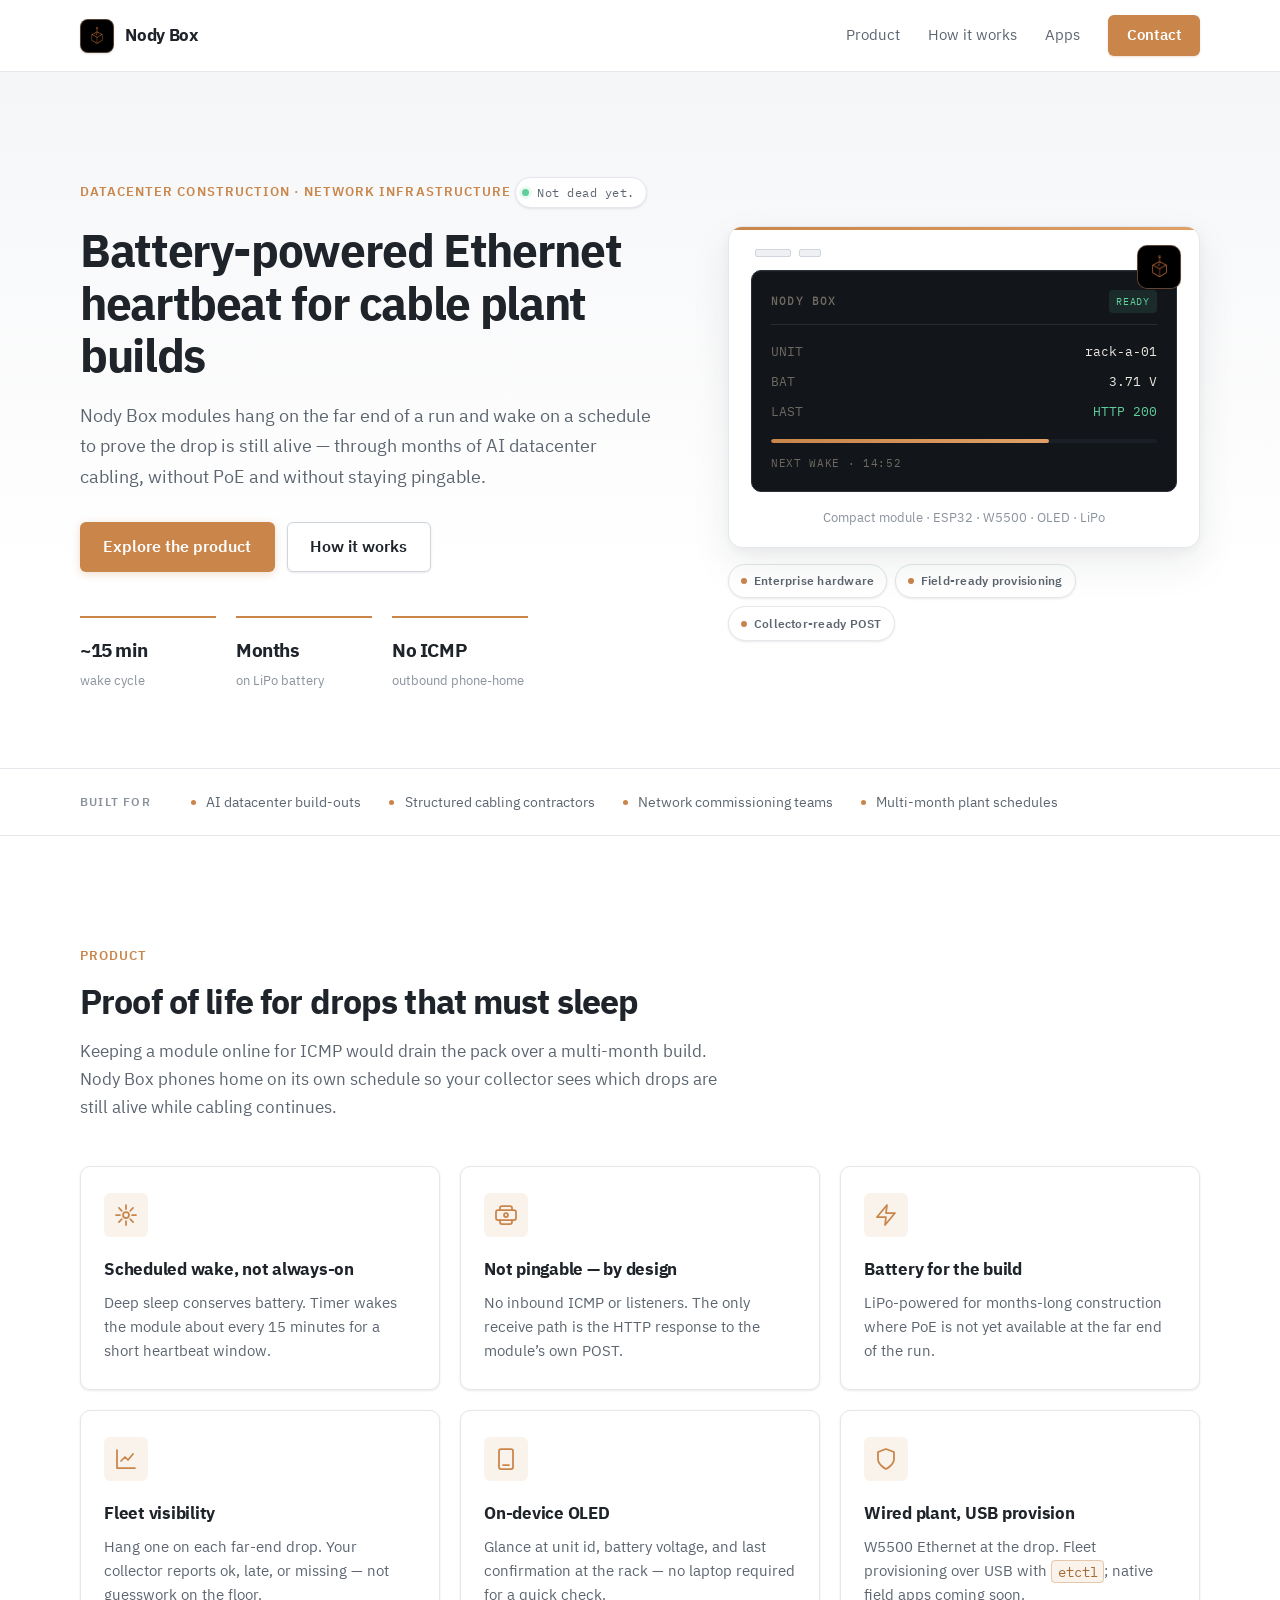
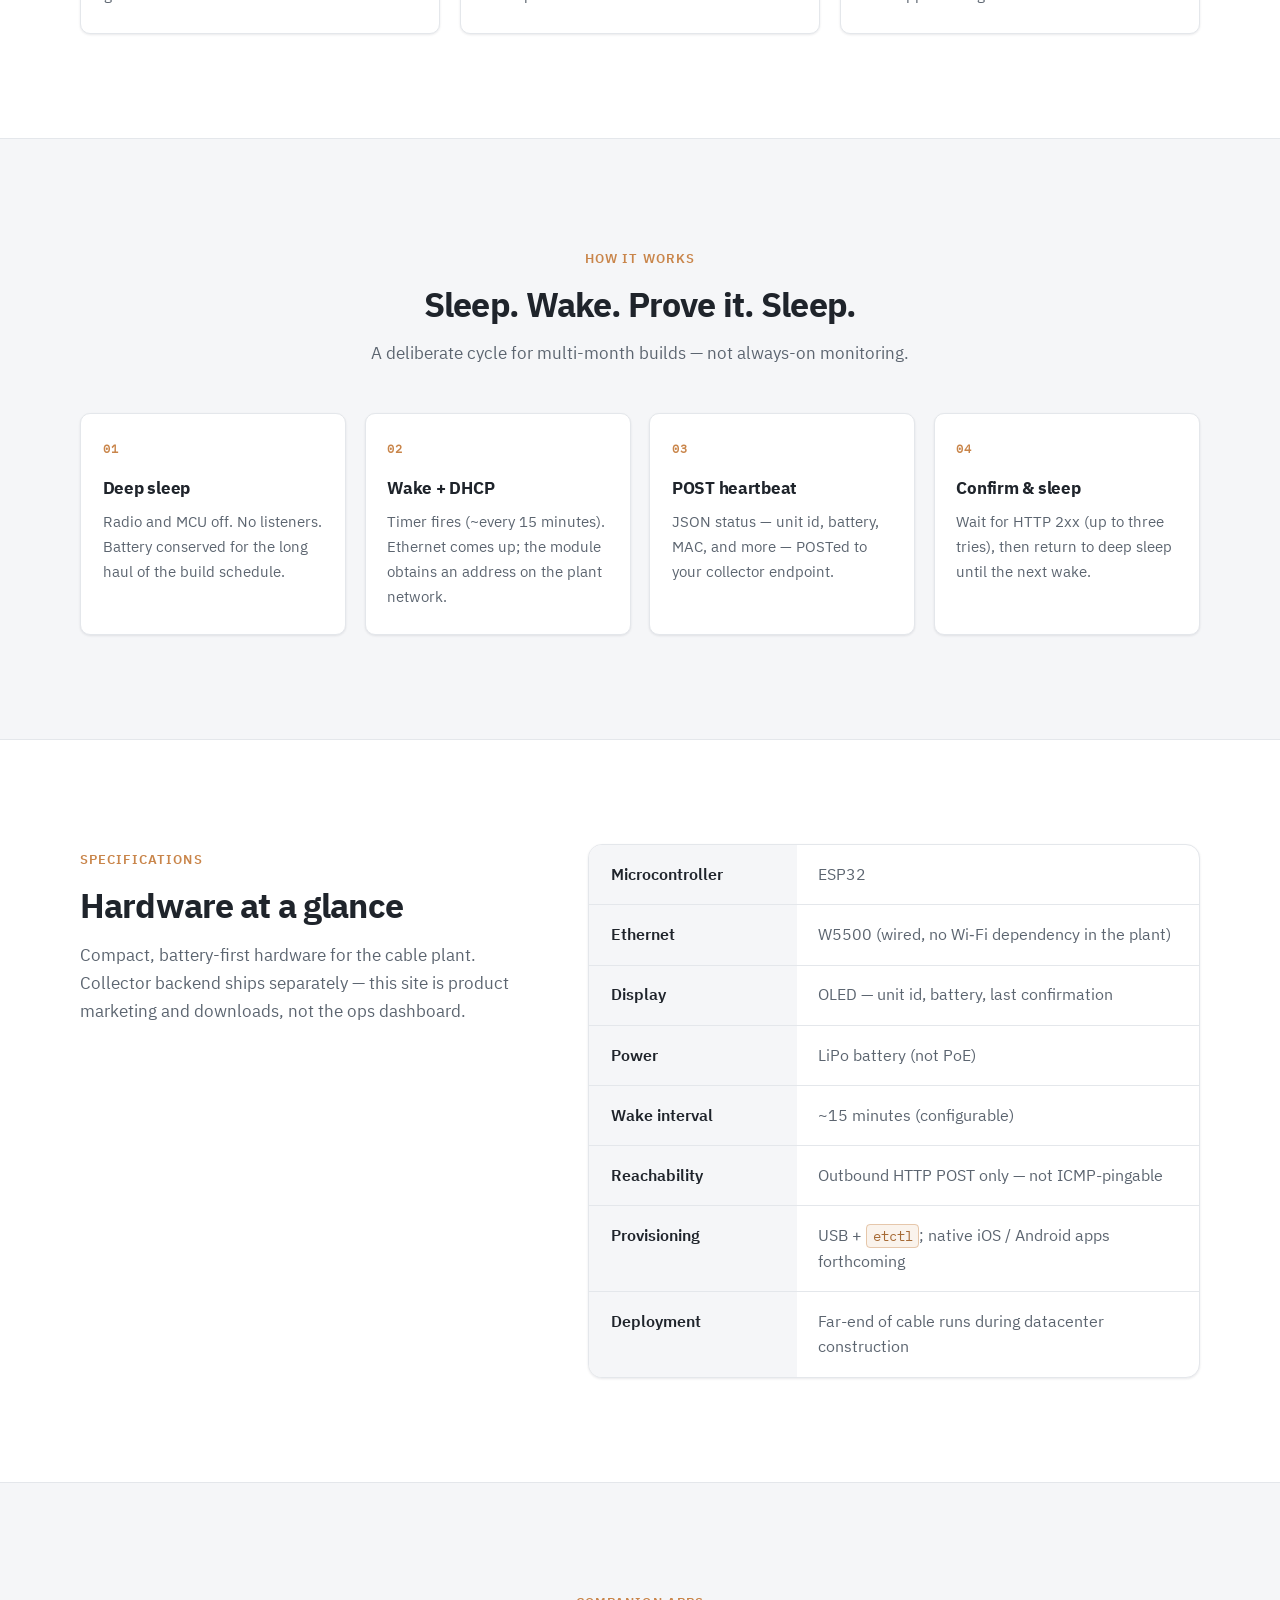
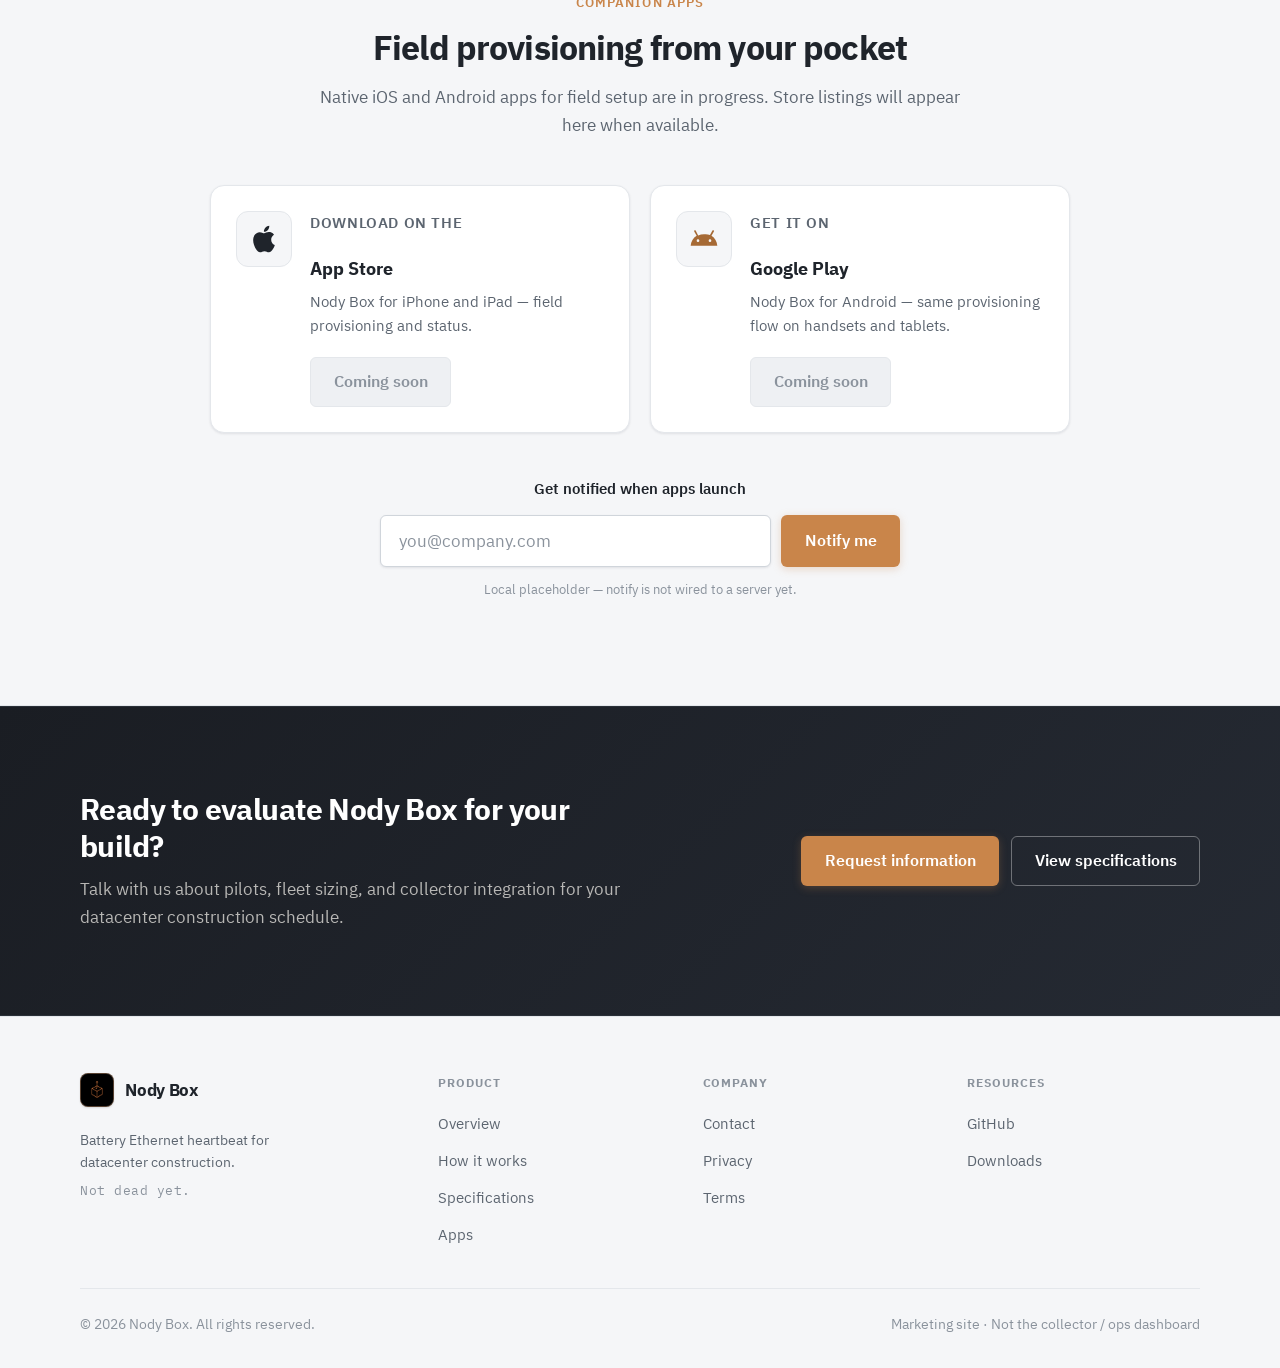
==== index.html @ e7d481ca "Restyle site to light commercial enterprise with copper accents Address feedback that the industrial" ====
<!DOCTYPE html>
<html lang="en">
<head>
  <meta charset="utf-8" />
  <meta name="viewport" content="width=device-width, initial-scale=1" />
  <meta name="description" content="Nody Box — battery-powered Ethernet heartbeat modules for AI datacenter construction. Proof of life for cable drops that cannot stay pingable." />
  <meta name="theme-color" content="#ffffff" />
  <title>Nody Box — Battery Ethernet Heartbeat for Datacenter Construction</title>
  <link rel="icon" href="assets/favicon.svg" type="image/svg+xml" />
  <link rel="stylesheet" href="styles.css" />
</head>
<body>
  <a class="skip-link" href="#main">Skip to content</a>

  <header class="site-header" id="top">
    <div class="wrap header-inner">
      <a class="brand" href="#top" aria-label="Nody Box home">
        <span class="brand-mark" aria-hidden="true">
          <img src="assets/nody-box-mark.png" width="32" height="32" alt="" />
        </span>
        <span class="brand-name">Nody Box</span>
      </a>

      <button type="button" class="nav-toggle" id="nav-toggle" aria-expanded="false" aria-controls="primary-nav" aria-label="Open menu">
        <span class="nav-toggle-bar" aria-hidden="true"></span>
        <span class="nav-toggle-bar" aria-hidden="true"></span>
        <span class="nav-toggle-bar" aria-hidden="true"></span>
      </button>

      <nav class="nav" id="primary-nav" aria-label="Primary">
        <a href="#product">Product</a>
        <a href="#how">How it works</a>
        <a href="#apps">Apps</a>
        <a href="#contact" class="nav-cta">Contact</a>
      </nav>
    </div>
  </header>

  <main id="main">
    <!-- Hero -->
    <section class="hero" aria-labelledby="hero-heading">
      <div class="wrap hero-grid">
        <div class="hero-copy">
          <p class="eyebrow">Datacenter construction · Network infrastructure</p>
          <p class="tagline"><span class="tagline-dot" aria-hidden="true"></span>Not dead yet.</p>
          <h1 id="hero-heading">Battery-powered Ethernet heartbeat for cable plant builds</h1>
          <p class="lede">
            Nody Box modules hang on the far end of a run and wake on a schedule to prove
            the drop is still alive — through months of AI datacenter cabling, without PoE
            and without staying pingable.
          </p>
          <div class="hero-actions">
            <a class="btn btn-primary" href="#product">Explore the product</a>
            <a class="btn btn-secondary" href="#how">How it works</a>
          </div>
          <ul class="hero-stats" aria-label="Key specifications">
            <li>
              <strong>~15 min</strong>
              <span>wake cycle</span>
            </li>
            <li>
              <strong>Months</strong>
              <span>on LiPo battery</span>
            </li>
            <li>
              <strong>No ICMP</strong>
              <span>outbound phone-home</span>
            </li>
          </ul>
        </div>

        <div class="hero-visual">
          <div class="hero-product-card">
            <div class="hero-mark-badge" aria-hidden="true">
              <img src="assets/nody-box-mark.png" width="44" height="44" alt="" />
            </div>
            <figure class="device-mock" aria-label="Nody Box device mockup">
              <div class="device-shell">
                <div class="device-ports" aria-hidden="true">
                  <span class="port rj45"></span>
                  <span class="port usb"></span>
                </div>
                <div class="device-screen">
                  <div class="oled">
                    <div class="oled-header">
                      <span class="oled-brand">NODY BOX</span>
                      <span class="oled-status">READY</span>
                    </div>
                    <div class="oled-row"><span class="oled-label">UNIT</span><span>rack-a-01</span></div>
                    <div class="oled-row"><span class="oled-label">BAT</span><span>3.71 V</span></div>
                    <div class="oled-row"><span class="oled-label">LAST</span><span class="ok">HTTP 200</span></div>
                    <div class="oled-meter" aria-hidden="true"><span style="width:72%"></span></div>
                    <p class="oled-foot">NEXT WAKE · 14:52</p>
                  </div>
                </div>
                <figcaption class="device-caption">
                  Compact module · ESP32 · W5500 · OLED · LiPo
                </figcaption>
              </div>
            </figure>
          </div>
          <div class="hero-meta-row" aria-label="Product highlights">
            <span class="meta-chip">Enterprise hardware</span>
            <span class="meta-chip">Field-ready provisioning</span>
            <span class="meta-chip">Collector-ready POST</span>
          </div>
        </div>
      </div>
    </section>

    <!-- Trust band -->
    <section class="trust-band" aria-label="Use cases">
      <div class="wrap trust-inner">
        <p class="trust-label">Built for</p>
        <ul class="trust-list">
          <li>AI datacenter build-outs</li>
          <li>Structured cabling contractors</li>
          <li>Network commissioning teams</li>
          <li>Multi-month plant schedules</li>
        </ul>
      </div>
    </section>

    <!-- Product / Features -->
    <section id="product" class="section">
      <div class="wrap">
        <header class="section-head">
          <p class="eyebrow">Product</p>
          <h2>Proof of life for drops that must sleep</h2>
          <p class="section-lede">
            Keeping a module online for ICMP would drain the pack over a multi-month build.
            Nody Box phones home on its own schedule so your collector sees which drops are
            still alive while cabling continues.
          </p>
        </header>

        <div class="feature-grid">
          <article class="feature-card">
            <div class="feature-icon" aria-hidden="true">
              <svg width="24" height="24" viewBox="0 0 24 24" fill="none" stroke="currentColor" stroke-width="1.75" stroke-linecap="round" stroke-linejoin="round">
                <path d="M12 2v4M12 18v4M4.93 4.93l2.83 2.83M16.24 16.24l2.83 2.83M2 12h4M18 12h4M4.93 19.07l2.83-2.83M16.24 7.76l2.83-2.83"/>
                <circle cx="12" cy="12" r="3"/>
              </svg>
            </div>
            <h3>Scheduled wake, not always-on</h3>
            <p>Deep sleep conserves battery. Timer wakes the module about every 15 minutes for a short heartbeat window.</p>
          </article>

          <article class="feature-card">
            <div class="feature-icon" aria-hidden="true">
              <svg width="24" height="24" viewBox="0 0 24 24" fill="none" stroke="currentColor" stroke-width="1.75" stroke-linecap="round" stroke-linejoin="round">
                <rect x="2" y="7" width="20" height="10" rx="2"/>
                <path d="M6 7V5a2 2 0 0 1 2-2h8a2 2 0 0 1 2 2v2M6 17v2a2 2 0 0 0 2 2h8a2 2 0 0 0 2-2v-2"/>
                <circle cx="12" cy="12" r="2"/>
              </svg>
            </div>
            <h3>Not pingable — by design</h3>
            <p>No inbound ICMP or listeners. The only receive path is the HTTP response to the module’s own POST.</p>
          </article>

          <article class="feature-card">
            <div class="feature-icon" aria-hidden="true">
              <svg width="24" height="24" viewBox="0 0 24 24" fill="none" stroke="currentColor" stroke-width="1.75" stroke-linecap="round" stroke-linejoin="round">
                <path d="M13 2L3 14h9l-1 8 10-12h-9l1-8z"/>
              </svg>
            </div>
            <h3>Battery for the build</h3>
            <p>LiPo-powered for months-long construction where PoE is not yet available at the far end of the run.</p>
          </article>

          <article class="feature-card">
            <div class="feature-icon" aria-hidden="true">
              <svg width="24" height="24" viewBox="0 0 24 24" fill="none" stroke="currentColor" stroke-width="1.75" stroke-linecap="round" stroke-linejoin="round">
                <path d="M3 3v18h18"/><path d="M7 14l4-4 3 3 5-6"/>
              </svg>
            </div>
            <h3>Fleet visibility</h3>
            <p>Hang one on each far-end drop. Your collector reports ok, late, or missing — not guesswork on the floor.</p>
          </article>

          <article class="feature-card">
            <div class="feature-icon" aria-hidden="true">
              <svg width="24" height="24" viewBox="0 0 24 24" fill="none" stroke="currentColor" stroke-width="1.75" stroke-linecap="round" stroke-linejoin="round">
                <rect x="5" y="2" width="14" height="20" rx="2"/>
                <path d="M9 18h6"/>
              </svg>
            </div>
            <h3>On-device OLED</h3>
            <p>Glance at unit id, battery voltage, and last confirmation at the rack — no laptop required for a quick check.</p>
          </article>

          <article class="feature-card">
            <div class="feature-icon" aria-hidden="true">
              <svg width="24" height="24" viewBox="0 0 24 24" fill="none" stroke="currentColor" stroke-width="1.75" stroke-linecap="round" stroke-linejoin="round">
                <path d="M12 22s8-4 8-10V5l-8-3-8 3v7c0 6 8 10 8 10z"/>
              </svg>
            </div>
            <h3>Wired plant, USB provision</h3>
            <p>W5500 Ethernet at the drop. Fleet provisioning over USB with <code>etctl</code>; native field apps coming soon.</p>
          </article>
        </div>
      </div>
    </section>

    <!-- How it works -->
    <section id="how" class="section section-muted">
      <div class="wrap">
        <header class="section-head center">
          <p class="eyebrow">How it works</p>
          <h2>Sleep. Wake. Prove it. Sleep.</h2>
          <p class="section-lede">
            A deliberate cycle for multi-month builds — not always-on monitoring.
          </p>
        </header>

        <ol class="steps">
          <li class="step">
            <span class="step-num" aria-hidden="true">01</span>
            <h3>Deep sleep</h3>
            <p>Radio and MCU off. No listeners. Battery conserved for the long haul of the build schedule.</p>
          </li>
          <li class="step">
            <span class="step-num" aria-hidden="true">02</span>
            <h3>Wake + DHCP</h3>
            <p>Timer fires (~every 15 minutes). Ethernet comes up; the module obtains an address on the plant network.</p>
          </li>
          <li class="step">
            <span class="step-num" aria-hidden="true">03</span>
            <h3>POST heartbeat</h3>
            <p>JSON status — unit id, battery, MAC, and more — POSTed to your collector endpoint.</p>
          </li>
          <li class="step">
            <span class="step-num" aria-hidden="true">04</span>
            <h3>Confirm &amp; sleep</h3>
            <p>Wait for HTTP 2xx (up to three tries), then return to deep sleep until the next wake.</p>
          </li>
        </ol>
      </div>
    </section>

    <!-- Specs -->
    <section id="specs" class="section">
      <div class="wrap specs-layout">
        <header class="section-head">
          <p class="eyebrow">Specifications</p>
          <h2>Hardware at a glance</h2>
          <p class="section-lede">
            Compact, battery-first hardware for the cable plant. Collector backend ships separately —
            this site is product marketing and downloads, not the ops dashboard.
          </p>
        </header>

        <div class="specs-panel">
          <table class="specs-table">
            <caption class="visually-hidden">Nody Box hardware specifications</caption>
            <tbody>
              <tr>
                <th scope="row">Microcontroller</th>
                <td>ESP32</td>
              </tr>
              <tr>
                <th scope="row">Ethernet</th>
                <td>W5500 (wired, no Wi‑Fi dependency in the plant)</td>
              </tr>
              <tr>
                <th scope="row">Display</th>
                <td>OLED — unit id, battery, last confirmation</td>
              </tr>
              <tr>
                <th scope="row">Power</th>
                <td>LiPo battery (not PoE)</td>
              </tr>
              <tr>
                <th scope="row">Wake interval</th>
                <td>~15 minutes (configurable)</td>
              </tr>
              <tr>
                <th scope="row">Reachability</th>
                <td>Outbound HTTP POST only — not ICMP-pingable</td>
              </tr>
              <tr>
                <th scope="row">Provisioning</th>
                <td>USB + <code>etctl</code>; native iOS / Android apps forthcoming</td>
              </tr>
              <tr>
                <th scope="row">Deployment</th>
                <td>Far-end of cable runs during datacenter construction</td>
              </tr>
            </tbody>
          </table>
        </div>
      </div>
    </section>

    <!-- Apps -->
    <section id="apps" class="section section-muted">
      <div class="wrap">
        <header class="section-head center">
          <p class="eyebrow">Companion apps</p>
          <h2>Field provisioning from your pocket</h2>
          <p class="section-lede">
            Native iOS and Android apps for field setup are in progress.
            Store listings will appear here when available.
          </p>
        </header>

        <div class="store-row">
          <article class="store-card">
            <div class="store-badge" aria-hidden="true">
              <svg width="32" height="32" viewBox="0 0 24 24" fill="currentColor"><path d="M18.71 19.5c-.83 1.24-1.71 2.45-3.05 2.47-1.34.03-1.77-.79-3.29-.79-1.53 0-2 .77-3.27.82-1.31.05-2.3-1.32-3.14-2.53C4.25 17 2.94 12.45 4.7 9.39c.87-1.52 2.43-2.48 4.12-2.51 1.28-.02 2.5.87 3.29.87.78 0 2.26-1.07 3.81-.91.65.03 2.47.26 3.64 1.98-.09.06-2.17 1.28-2.15 3.81.03 3.02 2.65 4.03 2.68 4.04-.03.07-.42 1.44-1.38 2.83M13 3.5c.73-.83 1.94-1.46 2.94-1.5.13 1.17-.34 2.35-1.04 3.19-.69.85-1.83 1.51-2.95 1.42-.15-1.15.41-2.35 1.05-3.11z"/></svg>
            </div>
            <div class="store-body">
              <p class="store-platform">Download on the</p>
              <h3>App Store</h3>
              <p>Nody Box for iPhone and iPad — field provisioning and status.</p>
              <button type="button" class="btn btn-disabled" disabled aria-disabled="true">Coming soon</button>
            </div>
          </article>

          <article class="store-card">
            <div class="store-badge android" aria-hidden="true">
              <svg width="32" height="32" viewBox="0 0 24 24" fill="currentColor"><path d="M17.6 9.48l1.84-3.18c.16-.31.04-.69-.26-.85-.29-.15-.65-.06-.83.22l-1.88 3.24A11.46 11.46 0 0 0 12 8.5c-1.55 0-3.01.3-4.37.91L5.75 5.67c-.18-.28-.54-.37-.83-.22-.3.16-.42.54-.26.85L6.5 9.48C3.92 11.05 2.2 13.8 2 17h20c-.2-3.2-1.92-5.95-4.4-7.52zM7.5 14.25a1 1 0 1 1 0-2 1 1 0 0 1 0 2zm9 0a1 1 0 1 1 0-2 1 1 0 0 1 0 2z"/></svg>
            </div>
            <div class="store-body">
              <p class="store-platform">Get it on</p>
              <h3>Google Play</h3>
              <p>Nody Box for Android — same provisioning flow on handsets and tablets.</p>
              <button type="button" class="btn btn-disabled" disabled aria-disabled="true">Coming soon</button>
            </div>
          </article>
        </div>

        <form class="notify" id="notify-form" novalidate>
          <p class="notify-title">Get notified when apps launch</p>
          <div class="notify-row">
            <label for="notify-email" class="visually-hidden">Work email</label>
            <input id="notify-email" name="email" type="email" autocomplete="email" placeholder="you@company.com" />
            <button type="submit" class="btn btn-primary">Notify me</button>
          </div>
          <p class="notify-hint" id="notify-msg" role="status" aria-live="polite">
            Local placeholder — notify is not wired to a server yet.
          </p>
        </form>
      </div>
    </section>

    <!-- CTA / Contact -->
    <section id="contact" class="cta-band">
      <div class="wrap cta-inner">
        <div class="cta-copy">
          <h2>Ready to evaluate Nody Box for your build?</h2>
          <p>
            Talk with us about pilots, fleet sizing, and collector integration for your
            datacenter construction schedule.
          </p>
        </div>
        <div class="cta-actions">
          <a class="btn btn-cta" href="mailto:hello@nodybox.example">Request information</a>
          <a class="btn btn-ghost" href="#specs">View specifications</a>
        </div>
      </div>
    </section>
  </main>

  <footer class="site-footer">
    <div class="wrap footer-grid">
      <div class="footer-brand">
        <a class="brand" href="#top">
        <span class="brand-mark" aria-hidden="true">
          <img src="assets/nody-box-mark.png" width="32" height="32" alt="" />
        </span>
          <span class="brand-name">Nody Box</span>
        </a>
        <p class="footer-tagline">Battery Ethernet heartbeat for datacenter construction.<span class="tagline-inline">Not dead yet.</span></p>
      </div>

      <nav class="footer-col" aria-label="Product">
        <h3>Product</h3>
        <ul>
          <li><a href="#product">Overview</a></li>
          <li><a href="#how">How it works</a></li>
          <li><a href="#specs">Specifications</a></li>
          <li><a href="#apps">Apps</a></li>
        </ul>
      </nav>

      <nav class="footer-col" aria-label="Company">
        <h3>Company</h3>
        <ul>
          <li><a href="#contact">Contact</a></li>
          <li><a href="privacy.html">Privacy</a></li>
          <li><a href="terms.html">Terms</a></li>
        </ul>
      </nav>

      <nav class="footer-col" aria-label="Resources">
        <h3>Resources</h3>
        <ul>
          <li><a href="https://github.com/roguespark-04/nody-box-web">GitHub</a></li>
          <li><a href="#apps">Downloads</a></li>
        </ul>
      </nav>
    </div>
    <div class="wrap footer-bottom">
      <p>© 2026 Nody Box. All rights reserved.</p>
      <p class="footer-meta">Marketing site · Not the collector / ops dashboard</p>
    </div>
  </footer>

  <script src="app.js" defer></script>
</body>
</html>
---- styles.css ----
/* Self-hosted IBM Plex — keep for brand alignment with apps */
@font-face {
  font-family: "IBM Plex Sans";
  font-style: normal;
  font-weight: 400;
  font-display: swap;
  src: url("assets/fonts/plex-sans-400.woff2") format("woff2");
}
@font-face {
  font-family: "IBM Plex Sans";
  font-style: normal;
  font-weight: 600;
  font-display: swap;
  src: url("assets/fonts/plex-sans-600.woff2") format("woff2");
}
@font-face {
  font-family: "IBM Plex Sans";
  font-style: normal;
  font-weight: 700;
  font-display: swap;
  src: url("assets/fonts/plex-sans-700.woff2") format("woff2");
}
@font-face {
  font-family: "IBM Plex Mono";
  font-style: normal;
  font-weight: 400;
  font-display: swap;
  src: url("assets/fonts/plex-mono-400.woff2") format("woff2");
}

/* Nody Box — light commercial enterprise
   Copper accents retained from Atom brand tokens */

:root {
  --bg: #ffffff;
  --bg-soft: #f5f6f8;
  --bg-muted: #eef0f3;
  --bg-elevated: #ffffff;
  --bg-card: #ffffff;
  --bg-dark-tile: #1a1d23;

  --text: #1f242b;
  --text-muted: #5c6570;
  --text-dim: #8a929c;
  --text-on-dark: #f4f1ec;

  --copper: #c9854a;
  --copper-bright: #e0a066;
  --copper-deep: #a66a35;
  --copper-soft: rgba(201, 133, 74, 0.1);
  --copper-softer: rgba(201, 133, 74, 0.06);

  --signal: #5ecf9a;
  --signal-soft: rgba(94, 207, 154, 0.12);

  --border: #e4e7eb;
  --border-strong: #d0d5db;
  --copper-border: rgba(201, 133, 74, 0.4);

  --font: "IBM Plex Sans", "Segoe UI", system-ui, -apple-system, sans-serif;
  --font-mono: "IBM Plex Mono", "SF Mono", ui-monospace, Menlo, Consolas, monospace;
  --radius: 10px;
  --radius-sm: 6px;
  --radius-lg: 14px;
  --shadow-sm: 0 1px 2px rgba(31, 36, 43, 0.04), 0 1px 3px rgba(31, 36, 43, 0.06);
  --shadow: 0 4px 16px rgba(31, 36, 43, 0.06), 0 1px 3px rgba(31, 36, 43, 0.04);
  --shadow-lg: 0 16px 40px rgba(31, 36, 43, 0.08), 0 4px 12px rgba(31, 36, 43, 0.04);
  --header-h: 72px;
  --max: 1120px;
  --ease: cubic-bezier(0.22, 1, 0.36, 1);
}

*,
*::before,
*::after {
  box-sizing: border-box;
}

html {
  scroll-behavior: smooth;
  scroll-padding-top: calc(var(--header-h) + 16px);
}

body {
  margin: 0;
  font-family: var(--font);
  font-size: 1.0625rem;
  line-height: 1.65;
  color: var(--text);
  background: var(--bg);
  -webkit-font-smoothing: antialiased;
  text-rendering: optimizeLegibility;
}

img,
svg {
  display: block;
  max-width: 100%;
}

a {
  color: var(--copper-deep);
  text-decoration-thickness: 1px;
  text-underline-offset: 0.18em;
}

a:hover {
  color: var(--copper);
}

a:focus-visible,
button:focus-visible,
input:focus-visible {
  outline: 2px solid var(--copper);
  outline-offset: 2px;
}

code {
  font-family: var(--font-mono);
  font-size: 0.9em;
  color: var(--copper-deep);
  background: var(--copper-soft);
  padding: 0.12em 0.4em;
  border-radius: 4px;
  border: 1px solid var(--copper-border);
}

.wrap {
  width: min(100% - 3rem, var(--max));
  margin-inline: auto;
}

.skip-link {
  position: absolute;
  left: 1rem;
  top: -100px;
  z-index: 1000;
  background: var(--copper);
  color: #fff;
  padding: 0.65rem 1.1rem;
  border-radius: var(--radius-sm);
  font-weight: 600;
  text-decoration: none;
}

.skip-link:focus {
  top: 1rem;
}

.visually-hidden {
  position: absolute;
  width: 1px;
  height: 1px;
  padding: 0;
  margin: -1px;
  overflow: hidden;
  clip: rect(0, 0, 0, 0);
  white-space: nowrap;
  border: 0;
}

/* ========== Header ========== */
.site-header {
  position: sticky;
  top: 0;
  z-index: 100;
  height: var(--header-h);
  background: rgba(255, 255, 255, 0.92);
  backdrop-filter: blur(14px);
  border-bottom: 1px solid var(--border);
}

.header-inner {
  height: 100%;
  display: flex;
  align-items: center;
  justify-content: space-between;
  gap: 1.5rem;
}

.brand {
  display: inline-flex;
  align-items: center;
  gap: 0.7rem;
  color: var(--text);
  text-decoration: none;
  font-weight: 700;
  font-size: 1.05rem;
  letter-spacing: -0.02em;
}

.brand:hover {
  color: var(--text);
}

/* Mark sits in a dark copper-friendly tile so black PNG doesn't stamp white */
.brand-mark {
  display: flex;
  flex-shrink: 0;
  width: 34px;
  height: 34px;
  border-radius: 8px;
  overflow: hidden;
  background: var(--bg-dark-tile);
  border: 1px solid rgba(201, 133, 74, 0.35);
  box-shadow: 0 1px 2px rgba(0, 0, 0, 0.12);
}

.brand-mark img {
  width: 100%;
  height: 100%;
  object-fit: cover;
}

.brand-name {
  line-height: 1;
}

.nav {
  display: flex;
  align-items: center;
  gap: 0.25rem 1.75rem;
}

.nav a {
  color: var(--text-muted);
  text-decoration: none;
  font-size: 0.9375rem;
  font-weight: 500;
  transition: color 0.15s var(--ease);
}

.nav a:hover,
.nav a:focus-visible {
  color: var(--text);
}

.nav-cta {
  padding: 0.5rem 1.15rem !important;
  border-radius: 6px;
  background: var(--copper);
  color: #fff !important;
  font-weight: 600 !important;
  box-shadow: 0 1px 2px rgba(201, 133, 74, 0.25);
}

.nav-cta:hover,
.nav-cta:focus-visible {
  background: var(--copper-bright);
  color: #fff !important;
}

.nav-toggle {
  display: none;
  flex-direction: column;
  justify-content: center;
  gap: 5px;
  width: 2.5rem;
  height: 2.5rem;
  padding: 0.5rem;
  border: 1px solid var(--border-strong);
  border-radius: var(--radius-sm);
  background: var(--bg);
  cursor: pointer;
}

.nav-toggle-bar {
  display: block;
  height: 2px;
  width: 100%;
  background: var(--text);
  border-radius: 1px;
  transition: transform 0.2s var(--ease), opacity 0.2s var(--ease);
}

.nav-toggle[aria-expanded="true"] .nav-toggle-bar:nth-child(1) {
  transform: translateY(7px) rotate(45deg);
}
.nav-toggle[aria-expanded="true"] .nav-toggle-bar:nth-child(2) {
  opacity: 0;
}
.nav-toggle[aria-expanded="true"] .nav-toggle-bar:nth-child(3) {
  transform: translateY(-7px) rotate(-45deg);
}

/* ========== Hero ========== */
.hero {
  padding: clamp(3.75rem, 9vw, 6.5rem) 0 clamp(3.25rem, 6vw, 5rem);
  background:
    linear-gradient(180deg, var(--bg-soft) 0%, var(--bg) 72%);
  border-bottom: 1px solid var(--border);
}

.hero-grid {
  display: grid;
  grid-template-columns: 1.1fr 0.9fr;
  gap: clamp(2.5rem, 6vw, 4.5rem);
  align-items: center;
}

.eyebrow {
  display: inline-block;
  margin: 0 0 0.9rem;
  color: var(--copper);
  font-size: 0.8125rem;
  font-weight: 600;
  letter-spacing: 0.08em;
  text-transform: uppercase;
}

/* Tagline: secondary, professional — signal green used sparingly */
.tagline {
  display: inline-flex;
  align-items: center;
  gap: 0.5rem;
  margin: 0 0 1rem;
  padding: 0.28rem 0.7rem 0.28rem 0.4rem;
  border-radius: 999px;
  background: var(--bg);
  border: 1px solid var(--border);
  color: var(--text-muted);
  font-family: var(--font-mono);
  font-size: 0.78rem;
  font-weight: 500;
  letter-spacing: 0.04em;
  box-shadow: var(--shadow-sm);
}

.tagline-dot {
  width: 7px;
  height: 7px;
  border-radius: 50%;
  background: var(--signal);
  box-shadow: 0 0 0 3px var(--signal-soft);
  flex-shrink: 0;
}

.hero h1 {
  margin: 0 0 1.2rem;
  font-size: clamp(2rem, 4.2vw, 2.85rem);
  line-height: 1.15;
  letter-spacing: -0.03em;
  font-weight: 700;
  color: var(--text);
}

.lede {
  margin: 0 0 1.85rem;
  max-width: 36rem;
  color: var(--text-muted);
  font-size: 1.125rem;
  line-height: 1.7;
}

.hero-actions {
  display: flex;
  flex-wrap: wrap;
  gap: 0.75rem;
  margin-bottom: 2.75rem;
}

.btn {
  display: inline-flex;
  align-items: center;
  justify-content: center;
  gap: 0.4rem;
  min-height: 2.875rem;
  padding: 0.7rem 1.4rem;
  border-radius: 6px;
  border: 1px solid transparent;
  font: inherit;
  font-size: 0.96875rem;
  font-weight: 600;
  cursor: pointer;
  text-decoration: none;
  transition: background 0.2s var(--ease), border-color 0.2s var(--ease),
    color 0.2s var(--ease), box-shadow 0.2s var(--ease), transform 0.15s var(--ease);
}

.btn-primary {
  background: var(--copper);
  color: #fff;
  box-shadow: 0 2px 8px rgba(201, 133, 74, 0.28);
}

.btn-primary:hover {
  background: var(--copper-bright);
  color: #fff;
  box-shadow: 0 4px 14px rgba(201, 133, 74, 0.35);
}

.btn-secondary {
  background: var(--bg);
  border-color: var(--border-strong);
  color: var(--text);
  box-shadow: var(--shadow-sm);
}

.btn-secondary:hover {
  border-color: var(--copper);
  background: var(--copper-softer);
  color: var(--text);
}

.btn-cta {
  background: var(--copper);
  color: #fff;
  box-shadow: 0 2px 8px rgba(201, 133, 74, 0.28);
}

.btn-cta:hover {
  background: var(--copper-bright);
  color: #fff;
}

.btn-ghost {
  background: transparent;
  border-color: rgba(255, 255, 255, 0.35);
  color: #fff;
}

.btn-ghost:hover {
  border-color: #fff;
  background: rgba(255, 255, 255, 0.08);
  color: #fff;
}

.btn-disabled,
.btn:disabled {
  background: var(--bg-muted);
  color: var(--text-dim);
  border: 1px solid var(--border);
  cursor: not-allowed;
  box-shadow: none;
}

.hero-stats {
  list-style: none;
  margin: 0;
  padding: 0;
  display: grid;
  grid-template-columns: repeat(3, minmax(0, 1fr));
  gap: 1.25rem;
  max-width: 28rem;
}

.hero-stats li {
  display: flex;
  flex-direction: column;
  gap: 0.25rem;
  padding-top: 1rem;
  border-top: 2px solid var(--copper);
}

.hero-stats strong {
  font-size: 1.2rem;
  letter-spacing: -0.02em;
  color: var(--text);
}

.hero-stats span {
  color: var(--text-dim);
  font-size: 0.8125rem;
  font-weight: 500;
}

/* Device mock — enterprise product card */
.hero-visual {
  position: relative;
  display: flex;
  flex-direction: column;
  gap: 1rem;
}

.hero-product-card {
  position: relative;
  background: var(--bg-card);
  border: 1px solid var(--border);
  border-radius: var(--radius-lg);
  box-shadow: var(--shadow-lg);
  padding: 1.35rem 1.35rem 1.15rem;
  overflow: hidden;
}

.hero-product-card::before {
  content: "";
  position: absolute;
  top: 0;
  left: 0;
  right: 0;
  height: 3px;
  background: linear-gradient(90deg, var(--copper), var(--copper-bright));
}

.hero-mark-badge {
  position: absolute;
  top: 1.1rem;
  right: 1.1rem;
  z-index: 2;
  width: 44px;
  height: 44px;
  border-radius: 10px;
  overflow: hidden;
  background: var(--bg-dark-tile);
  border: 1px solid rgba(201, 133, 74, 0.4);
  box-shadow: var(--shadow-sm);
}

.hero-mark-badge img {
  width: 100%;
  height: 100%;
  object-fit: cover;
}

.device-mock {
  margin: 0;
}

.device-shell {
  background: transparent;
  border: 0;
  border-radius: 0;
  box-shadow: none;
  padding: 0;
  overflow: visible;
}

.device-ports {
  display: flex;
  gap: 0.5rem;
  margin-bottom: 0.85rem;
  padding-left: 0.25rem;
}

.port {
  display: block;
  height: 8px;
  border-radius: 2px;
  background: var(--bg-muted);
  border: 1px solid var(--border-strong);
}

.port.rj45 {
  width: 36px;
}

.port.usb {
  width: 22px;
}

.device-screen {
  background: #12151a;
  border-radius: var(--radius);
  padding: 1.15rem 1.2rem;
  border: 1px solid #2a3038;
  box-shadow: inset 0 1px 0 rgba(255, 255, 255, 0.04);
}

.oled {
  font-family: var(--font-mono);
  font-size: 0.8125rem;
  color: #ece8e1;
  min-height: 168px;
}

.oled-header {
  display: flex;
  justify-content: space-between;
  align-items: center;
  margin-bottom: 1rem;
  padding-bottom: 0.65rem;
  border-bottom: 1px solid rgba(236, 232, 225, 0.1);
}

.oled-brand {
  font-size: 0.7rem;
  letter-spacing: 0.1em;
  color: #6e6960;
  font-weight: 600;
}

.oled-status {
  font-size: 0.65rem;
  letter-spacing: 0.08em;
  color: var(--signal);
  background: var(--signal-soft);
  padding: 0.2rem 0.45rem;
  border-radius: 4px;
}

.oled-row {
  display: flex;
  justify-content: space-between;
  gap: 1rem;
  margin-bottom: 0.55rem;
}

.oled-label {
  color: #6e6960;
}

.oled .ok {
  color: var(--signal);
}

.oled-meter {
  margin: 1rem 0 0.75rem;
  height: 4px;
  border-radius: 999px;
  background: #1a1e26;
  overflow: hidden;
}

.oled-meter span {
  display: block;
  height: 100%;
  background: linear-gradient(90deg, var(--copper), var(--copper-bright));
  border-radius: inherit;
}

.oled-foot {
  margin: 0;
  color: #6e6960;
  letter-spacing: 0.06em;
  font-size: 0.68rem;
}

.device-caption {
  margin: 0.95rem 0 0;
  text-align: center;
  color: var(--text-dim);
  font-size: 0.8125rem;
  font-weight: 500;
}

.hero-meta-row {
  display: flex;
  flex-wrap: wrap;
  gap: 0.5rem;
}

.meta-chip {
  display: inline-flex;
  align-items: center;
  gap: 0.4rem;
  padding: 0.4rem 0.75rem;
  background: var(--bg-card);
  border: 1px solid var(--border);
  border-radius: 999px;
  color: var(--text-muted);
  font-size: 0.75rem;
  font-weight: 600;
  letter-spacing: 0.02em;
  box-shadow: var(--shadow-sm);
}

.meta-chip::before {
  content: "";
  width: 6px;
  height: 6px;
  border-radius: 50%;
  background: var(--copper);
  flex-shrink: 0;
}

/* ========== Trust band ========== */
.trust-band {
  padding: 1.35rem 0;
  background: var(--bg);
  border-bottom: 1px solid var(--border);
  color: var(--text);
}

.trust-inner {
  display: flex;
  flex-wrap: wrap;
  align-items: center;
  gap: 1rem 2.5rem;
}

.trust-label {
  margin: 0;
  font-size: 0.75rem;
  font-weight: 600;
  letter-spacing: 0.1em;
  text-transform: uppercase;
  color: var(--text-dim);
  flex-shrink: 0;
}

.trust-list {
  list-style: none;
  margin: 0;
  padding: 0;
  display: flex;
  flex-wrap: wrap;
  gap: 0.5rem 1.75rem;
}

.trust-list li {
  font-size: 0.875rem;
  font-weight: 500;
  color: var(--text-muted);
}

.trust-list li::before {
  content: "";
  display: inline-block;
  width: 5px;
  height: 5px;
  margin-right: 0.65rem;
  border-radius: 50%;
  background: var(--copper);
  vertical-align: middle;
}

/* ========== Sections ========== */
.section {
  padding: clamp(4.25rem, 9vw, 6.5rem) 0;
}

.section-muted {
  background: var(--bg-soft);
  border-block: 1px solid var(--border);
}

.section-head {
  max-width: 40rem;
  margin-bottom: 2.85rem;
}

.section-head.center {
  margin-inline: auto;
  text-align: center;
}

.section-head h2 {
  margin: 0 0 0.9rem;
  font-size: clamp(1.65rem, 3.2vw, 2.15rem);
  letter-spacing: -0.025em;
  line-height: 1.2;
  color: var(--text);
  font-weight: 700;
}

.section-lede {
  margin: 0;
  color: var(--text-muted);
  font-size: 1.0625rem;
}

/* Feature grid */
.feature-grid {
  display: grid;
  grid-template-columns: repeat(3, minmax(0, 1fr));
  gap: 1.25rem;
}

.feature-card {
  padding: 1.6rem 1.45rem;
  background: var(--bg-card);
  border: 1px solid var(--border);
  border-radius: var(--radius);
  box-shadow: var(--shadow-sm);
  transition: border-color 0.2s var(--ease), box-shadow 0.2s var(--ease),
    transform 0.2s var(--ease);
}

.feature-card:hover {
  border-color: var(--copper-border);
  box-shadow: var(--shadow);
  transform: translateY(-2px);
}

.feature-icon {
  display: inline-flex;
  align-items: center;
  justify-content: center;
  width: 2.75rem;
  height: 2.75rem;
  margin-bottom: 1.15rem;
  border-radius: var(--radius-sm);
  background: var(--copper-soft);
  color: var(--copper);
}

.feature-card h3 {
  margin: 0 0 0.5rem;
  font-size: 1.0625rem;
  letter-spacing: -0.015em;
  color: var(--text);
}

.feature-card p {
  margin: 0;
  color: var(--text-muted);
  font-size: 0.9375rem;
  line-height: 1.6;
}

/* Steps */
.steps {
  list-style: none;
  margin: 0;
  padding: 0;
  display: grid;
  grid-template-columns: repeat(4, minmax(0, 1fr));
  gap: 1.15rem;
  counter-reset: none;
}

.step {
  position: relative;
  padding: 1.55rem 1.35rem;
  background: var(--bg-card);
  border: 1px solid var(--border);
  border-radius: var(--radius);
  box-shadow: var(--shadow-sm);
  transition: border-color 0.2s var(--ease), box-shadow 0.2s var(--ease);
}

.step:hover {
  border-color: var(--copper-border);
  box-shadow: var(--shadow);
}

.step-num {
  display: block;
  margin-bottom: 1rem;
  font-family: var(--font-mono);
  font-size: 0.75rem;
  letter-spacing: 0.08em;
  color: var(--copper);
  font-weight: 600;
}

.step h3 {
  margin: 0 0 0.5rem;
  font-size: 1.0625rem;
  letter-spacing: -0.015em;
  color: var(--text);
}

.step p {
  margin: 0;
  color: var(--text-muted);
  font-size: 0.9375rem;
}

/* Specs */
.specs-layout {
  display: grid;
  grid-template-columns: 0.85fr 1.15fr;
  gap: clamp(2rem, 5vw, 3.5rem);
  align-items: start;
}

.specs-layout .section-head {
  margin-bottom: 0;
  position: sticky;
  top: calc(var(--header-h) + 1.5rem);
}

.specs-panel {
  background: var(--bg-card);
  border: 1px solid var(--border);
  border-radius: var(--radius-lg);
  overflow: hidden;
  box-shadow: var(--shadow-sm);
}

.specs-table {
  width: 100%;
  border-collapse: collapse;
  font-size: 0.96875rem;
}

.specs-table th,
.specs-table td {
  padding: 1.05rem 1.35rem;
  text-align: left;
  vertical-align: top;
  border-bottom: 1px solid var(--border);
}

.specs-table tr:last-child th,
.specs-table tr:last-child td {
  border-bottom: 0;
}

.specs-table th {
  width: 34%;
  font-weight: 600;
  color: var(--text);
  background: var(--bg-soft);
}

.specs-table td {
  color: var(--text-muted);
}

.specs-table tr:hover td {
  background: var(--copper-softer);
}

/* Store / Apps */
.store-row {
  display: grid;
  grid-template-columns: repeat(2, minmax(0, 1fr));
  gap: 1.25rem;
  max-width: 860px;
  margin-inline: auto;
}

.store-card {
  display: flex;
  gap: 1.15rem;
  padding: 1.55rem;
  background: var(--bg-card);
  border: 1px solid var(--border);
  border-radius: var(--radius-lg);
  box-shadow: var(--shadow-sm);
}

.store-badge {
  flex: 0 0 auto;
  width: 3.5rem;
  height: 3.5rem;
  border-radius: 12px;
  display: grid;
  place-items: center;
  color: var(--text);
  background: var(--bg-soft);
  border: 1px solid var(--border);
}

.store-badge.android {
  color: var(--copper-deep);
}

.store-platform {
  margin: 0 0 0.15rem;
  font-size: 0.75rem;
  letter-spacing: 0.04em;
  text-transform: uppercase;
  color: var(--text-dim);
  font-weight: 600;
}

.store-body h3 {
  margin: 0 0 0.4rem;
  font-size: 1.15rem;
  color: var(--text);
}

.store-body p {
  margin: 0 0 1.1rem;
  color: var(--text-muted);
  font-size: 0.9375rem;
}

.notify {
  margin: 2.75rem auto 0;
  max-width: 520px;
  text-align: center;
}

.notify-title {
  margin: 0 0 0.85rem;
  font-size: 0.9375rem;
  font-weight: 600;
  color: var(--text);
}

.notify-row {
  display: grid;
  grid-template-columns: 1fr auto;
  gap: 0.65rem;
}

.notify input {
  min-height: 2.875rem;
  padding: 0.7rem 1.1rem;
  border-radius: 6px;
  border: 1px solid var(--border-strong);
  background: var(--bg);
  color: var(--text);
  font: inherit;
  box-shadow: var(--shadow-sm);
}

.notify input::placeholder {
  color: var(--text-dim);
}

.notify-hint {
  margin: 0.75rem 0 0;
  color: var(--text-dim);
  font-size: 0.8125rem;
}

.notify.ok .notify-hint {
  color: var(--copper-deep);
}

/* CTA band — charcoal commercial strip with copper CTAs */
.cta-band {
  padding: clamp(3.75rem, 8vw, 5.25rem) 0;
  background: linear-gradient(135deg, #1a1d23 0%, #252a33 100%);
  border-block: 1px solid #2a3038;
  color: var(--text-on-dark);
}

.cta-inner {
  display: flex;
  flex-wrap: wrap;
  align-items: center;
  justify-content: space-between;
  gap: 2rem;
}

.cta-copy {
  max-width: 36rem;
}

.cta-copy h2 {
  margin: 0 0 0.7rem;
  font-size: clamp(1.45rem, 2.8vw, 1.85rem);
  letter-spacing: -0.02em;
  line-height: 1.25;
  font-weight: 700;
  color: #fff;
}

.cta-copy p {
  margin: 0;
  color: rgba(244, 241, 236, 0.72);
  font-size: 1.05rem;
}

.cta-actions {
  display: flex;
  flex-wrap: wrap;
  gap: 0.75rem;
}

/* ========== Footer ========== */
.site-footer {
  padding: 3.5rem 0 2rem;
  background: var(--bg-soft);
  border-top: 1px solid var(--border);
}

.footer-grid {
  display: grid;
  grid-template-columns: 1.4fr repeat(3, 1fr);
  gap: 2.5rem 2rem;
  padding-bottom: 2.5rem;
  border-bottom: 1px solid var(--border);
}

.footer-tagline {
  margin: 0.9rem 0 0;
  max-width: 16rem;
  color: var(--text-muted);
  font-size: 0.9rem;
  line-height: 1.55;
}

.footer-tagline .tagline-inline {
  display: block;
  margin-top: 0.45rem;
  color: var(--text-dim);
  font-family: var(--font-mono);
  font-size: 0.8125rem;
  letter-spacing: 0.04em;
}

.footer-col h3 {
  margin: 0 0 1rem;
  font-size: 0.75rem;
  font-weight: 700;
  letter-spacing: 0.08em;
  text-transform: uppercase;
  color: var(--text-dim);
}

.footer-col ul {
  list-style: none;
  margin: 0;
  padding: 0;
  display: grid;
  gap: 0.55rem;
}

.footer-col a {
  color: var(--text-muted);
  text-decoration: none;
  font-size: 0.9375rem;
}

.footer-col a:hover {
  color: var(--copper);
}

.footer-bottom {
  display: flex;
  flex-wrap: wrap;
  gap: 0.5rem 1.5rem;
  justify-content: space-between;
  padding-top: 1.5rem;
  color: var(--text-dim);
  font-size: 0.875rem;
}

.footer-bottom p {
  margin: 0;
}

.footer-meta {
  color: var(--text-dim);
}

.footer-meta a {
  color: var(--text-muted);
  text-decoration: none;
}

.footer-meta a:hover {
  color: var(--copper);
}

/* ========== Legal pages ========== */
.legal-main {
  padding: clamp(3rem, 7vw, 4.5rem) 0 5rem;
  background: var(--bg);
}

.legal-main h1 {
  margin: 0 0 0.5rem;
  font-size: clamp(1.75rem, 3vw, 2.25rem);
  color: var(--text);
  letter-spacing: -0.025em;
}

.legal-meta {
  margin: 0 0 2rem;
  color: var(--text-dim);
  font-size: 0.9rem;
}

.legal-main h2 {
  margin: 2rem 0 0.65rem;
  font-size: 1.2rem;
  color: var(--text);
}

.legal-main p {
  margin: 0 0 1rem;
  color: var(--text-muted);
  max-width: 42rem;
}

.legal-main a.back {
  display: inline-flex;
  margin-bottom: 1.5rem;
  font-weight: 600;
  text-decoration: none;
  color: var(--copper-deep);
}

/* ========== Responsive ========== */
@media (max-width: 960px) {
  .hero-grid,
  .specs-layout,
  .footer-grid {
    grid-template-columns: 1fr;
  }

  .specs-layout .section-head {
    position: static;
  }

  .feature-grid {
    grid-template-columns: repeat(2, minmax(0, 1fr));
  }

  .steps {
    grid-template-columns: repeat(2, minmax(0, 1fr));
  }

  .footer-grid {
    grid-template-columns: 1fr 1fr;
  }

  .footer-brand {
    grid-column: 1 / -1;
  }
}

@media (max-width: 720px) {
  .nav-toggle {
    display: flex;
  }

  .nav {
    display: none;
    position: absolute;
    top: var(--header-h);
    left: 0;
    right: 0;
    flex-direction: column;
    align-items: stretch;
    gap: 0;
    padding: 0.75rem 1.5rem 1.25rem;
    background: var(--bg);
    border-bottom: 1px solid var(--border);
    box-shadow: var(--shadow);
  }

  .nav.is-open {
    display: flex;
  }

  .nav a {
    padding: 0.85rem 0.5rem;
    border-bottom: 1px solid var(--border);
  }

  .nav a:last-child {
    border-bottom: 0;
  }

  .nav-cta {
    margin-top: 0.5rem;
    text-align: center;
  }

  .feature-grid,
  .steps,
  .store-row,
  .hero-stats,
  .footer-grid {
    grid-template-columns: 1fr;
  }

  .notify-row {
    grid-template-columns: 1fr;
  }

  .notify .btn {
    width: 100%;
  }

  .hero-actions .btn {
    width: 100%;
  }

  .wrap {
    width: min(100% - 1.75rem, var(--max));
  }

  .cta-actions {
    width: 100%;
  }

  .cta-actions .btn {
    flex: 1 1 auto;
    text-align: center;
  }
}

@media (prefers-reduced-motion: reduce) {
  html {
    scroll-behavior: auto;
  }

  .feature-card,
  .step,
  .btn {
    transition: none;
  }

  .feature-card:hover,
  .step:hover {
    transform: none;
  }
}
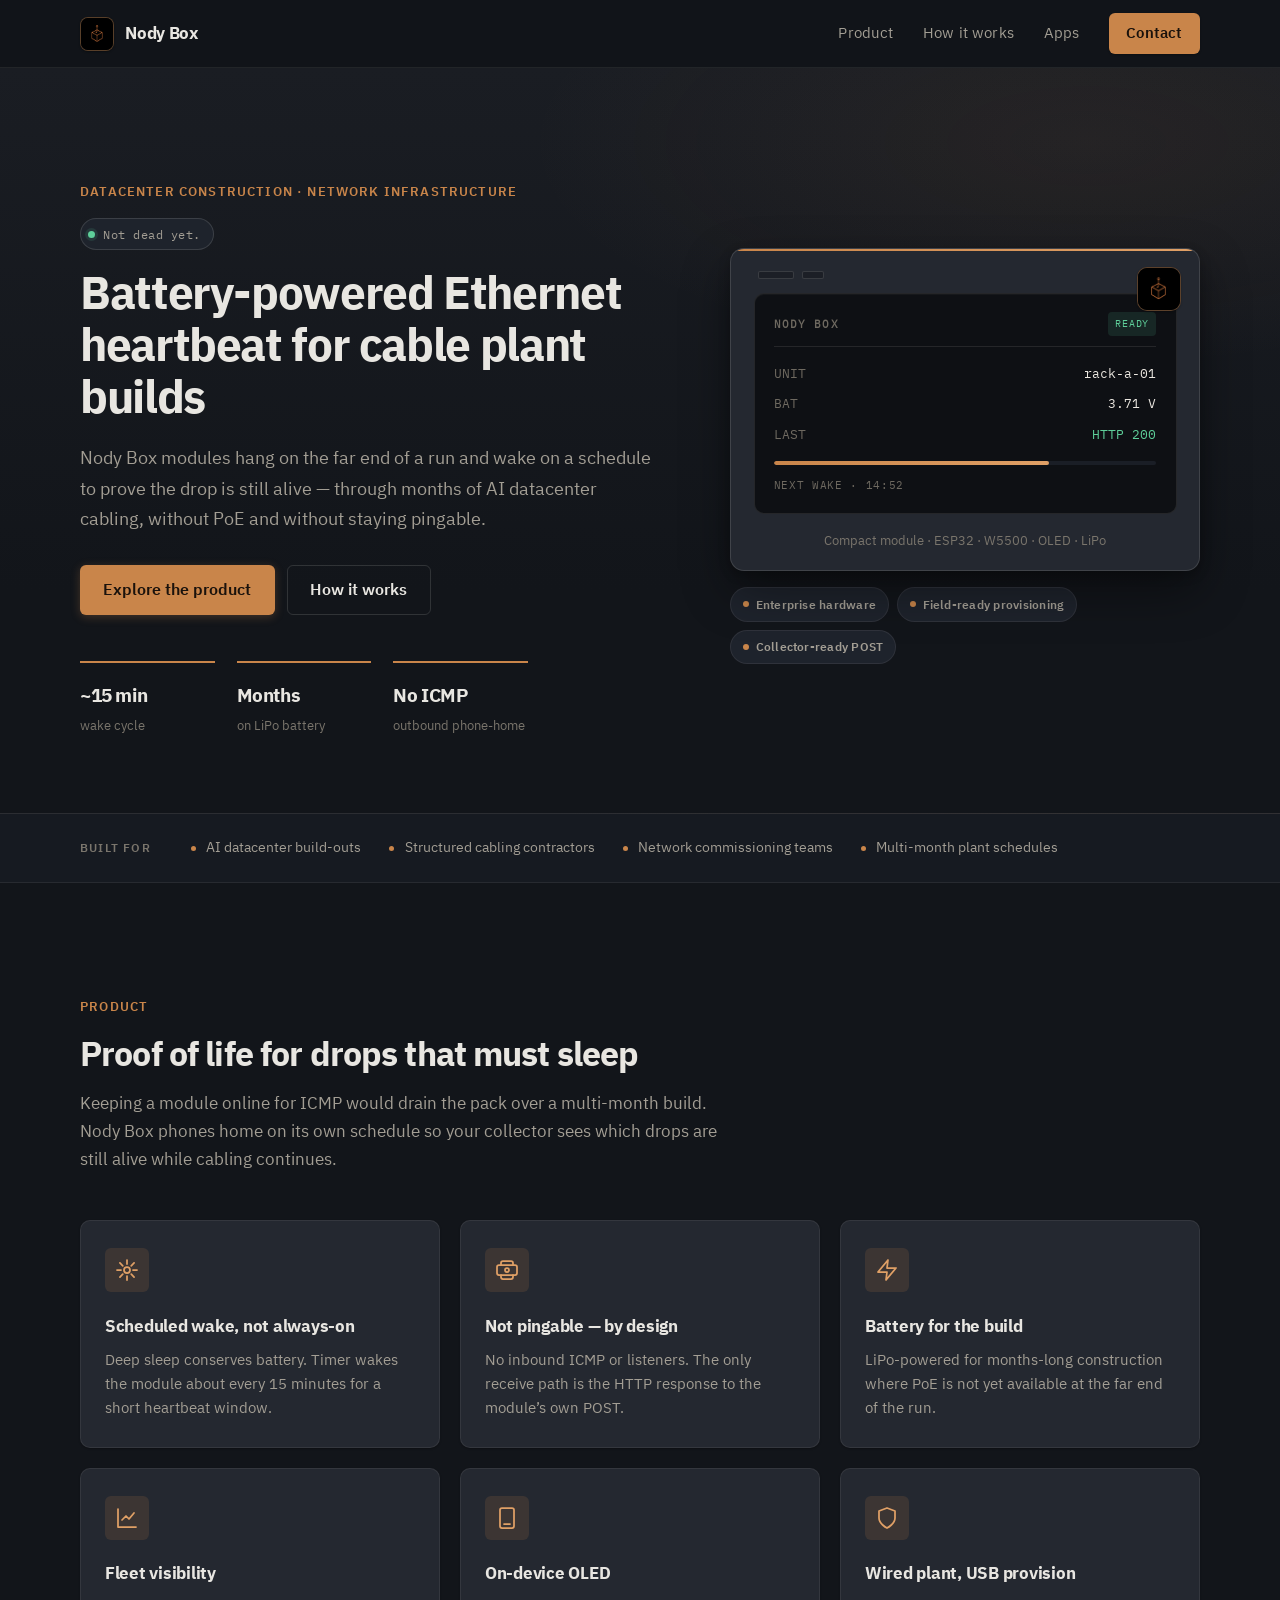
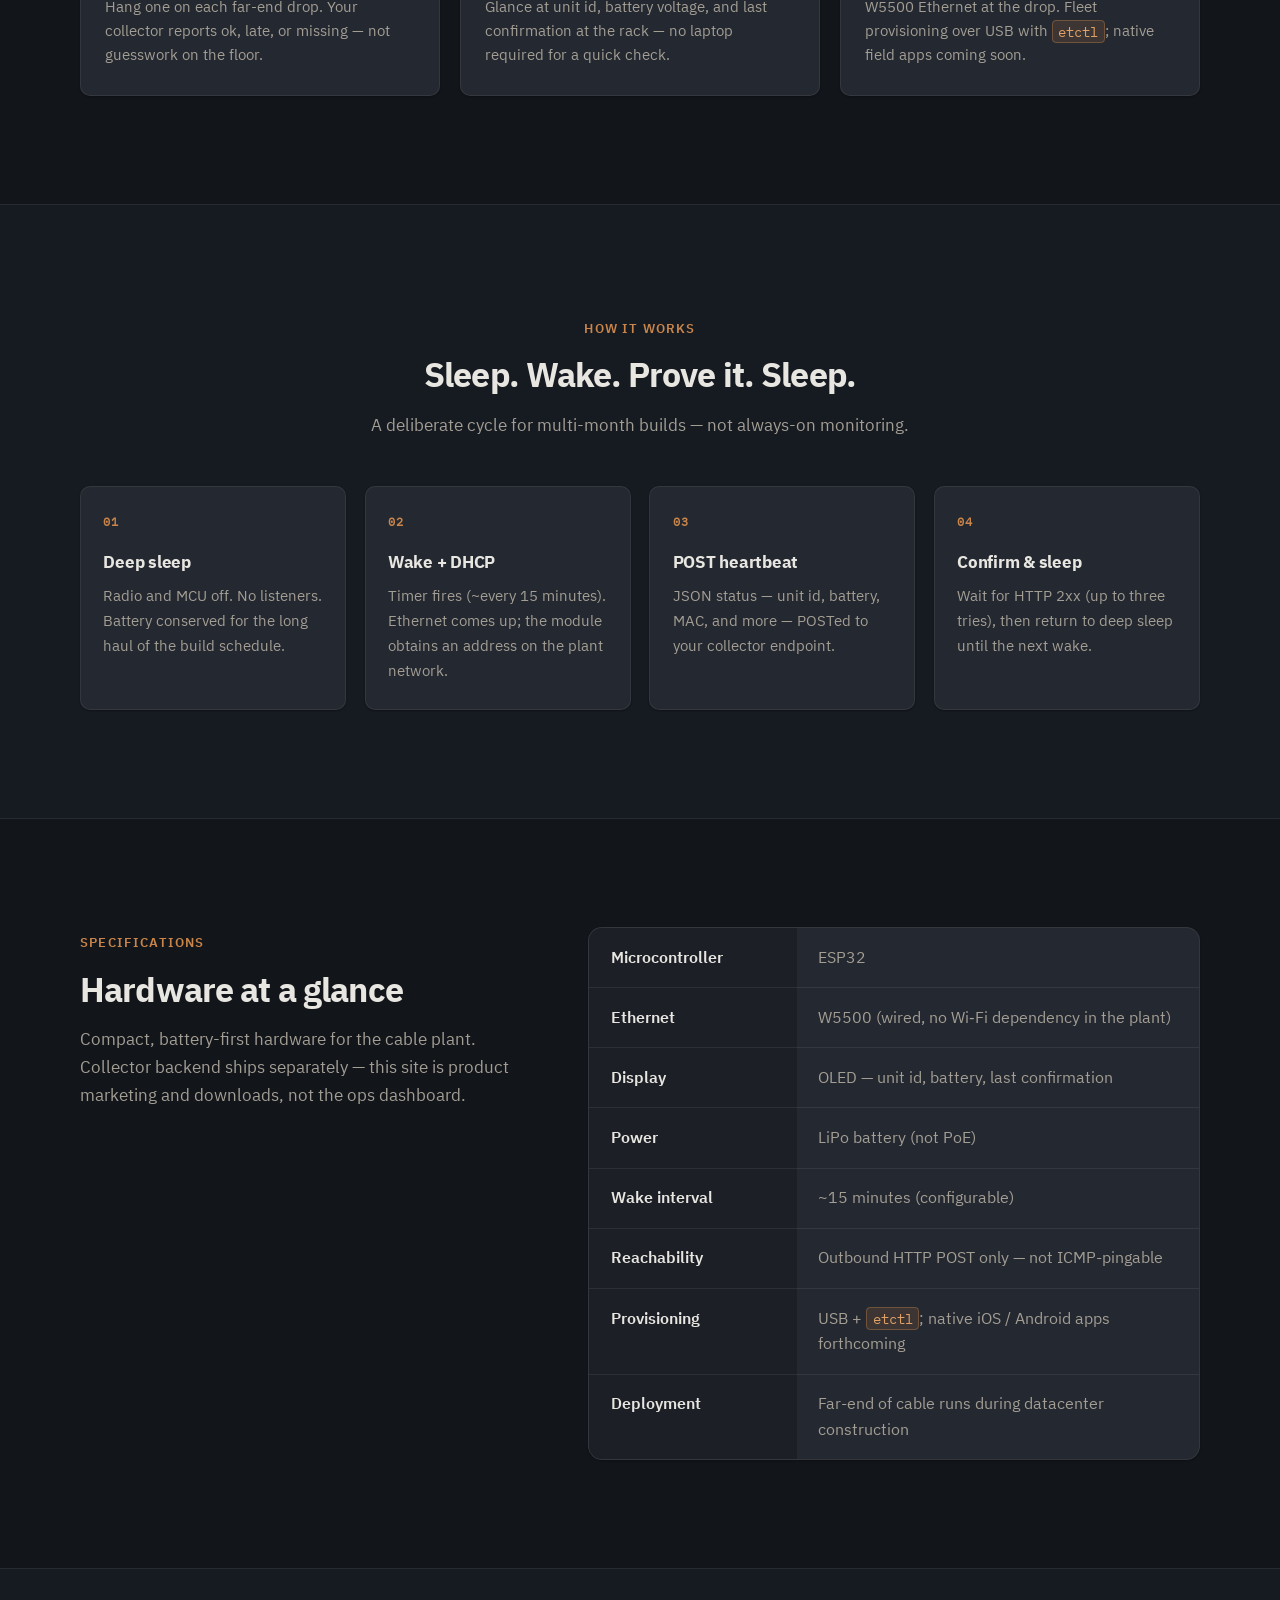
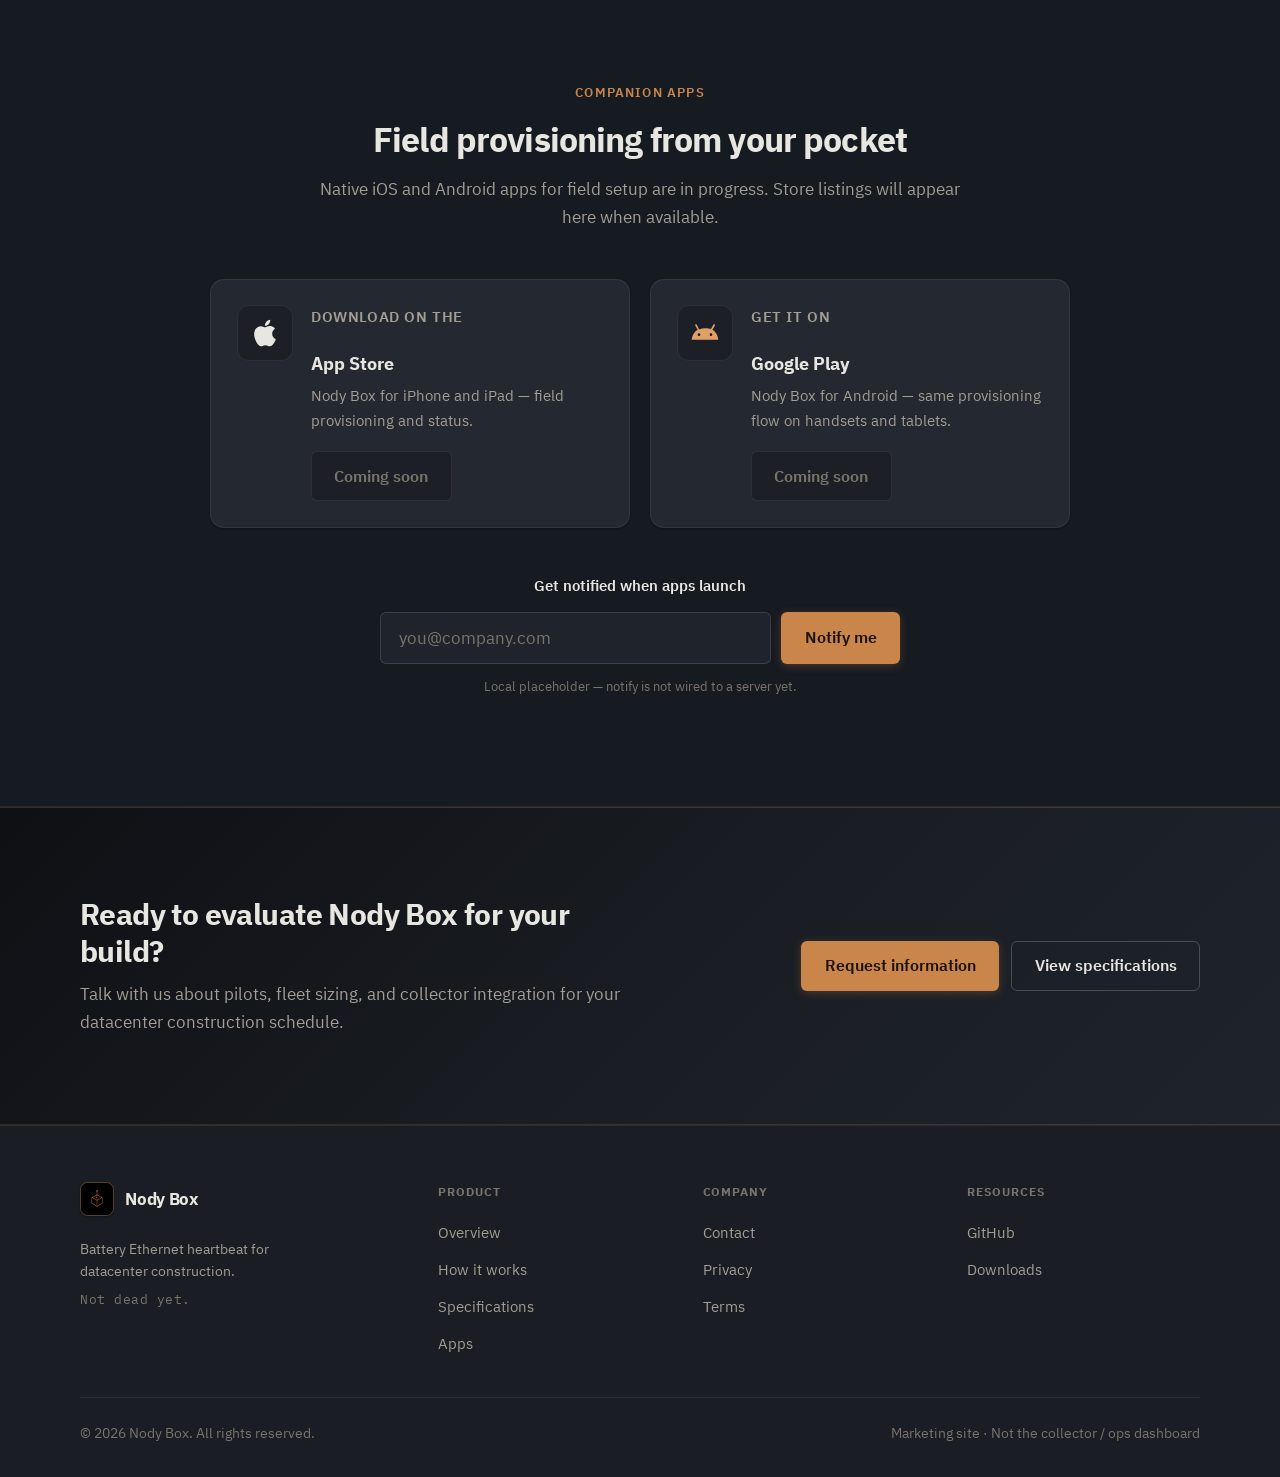
==== commit 547a57c6: "Restyle site to dark-gray commercial with copper accents Replace the rejected white Autodesk wash wi" ====
--- a/index.html
+++ b/index.html
@@ -4,7 +4,7 @@
   <meta charset="utf-8" />
   <meta name="viewport" content="width=device-width, initial-scale=1" />
   <meta name="description" content="Nody Box — battery-powered Ethernet heartbeat modules for AI datacenter construction. Proof of life for cable drops that cannot stay pingable." />
-  <meta name="theme-color" content="#ffffff" />
+  <meta name="theme-color" content="#12151a" />
   <title>Nody Box — Battery Ethernet Heartbeat for Datacenter Construction</title>
   <link rel="icon" href="assets/favicon.svg" type="image/svg+xml" />
   <link rel="stylesheet" href="styles.css" />
--- a/styles.css
+++ b/styles.css
@@ -28,44 +28,45 @@
   src: url("assets/fonts/plex-mono-400.woff2") format("woff2");
 }
 
-/* Nody Box — light commercial enterprise
-   Copper accents retained from Atom brand tokens */
+/* Nody Box — dark-gray commercial enterprise
+   Charcoal / slate panels + copper accents (premium industrial hardware) */
 
 :root {
-  --bg: #ffffff;
-  --bg-soft: #f5f6f8;
-  --bg-muted: #eef0f3;
-  --bg-elevated: #ffffff;
-  --bg-card: #ffffff;
-  --bg-dark-tile: #1a1d23;
-
-  --text: #1f242b;
-  --text-muted: #5c6570;
-  --text-dim: #8a929c;
-  --text-on-dark: #f4f1ec;
+  --bg: #12151a;
+  --bg-soft: #161a21;
+  --bg-muted: #1c1f26;
+  --bg-elevated: #1e232c;
+  --bg-card: #242830;
+  --bg-panel: #1a1d23;
+  --bg-near-black: #0e1014;
+
+  --text: #e8e6e1;
+  --text-muted: #a39e94;
+  --text-dim: #7a756c;
+  --text-on-copper: #1a120c;
 
   --copper: #c9854a;
   --copper-bright: #e0a066;
   --copper-deep: #a66a35;
-  --copper-soft: rgba(201, 133, 74, 0.1);
-  --copper-softer: rgba(201, 133, 74, 0.06);
+  --copper-soft: rgba(201, 133, 74, 0.14);
+  --copper-softer: rgba(201, 133, 74, 0.08);
 
   --signal: #5ecf9a;
   --signal-soft: rgba(94, 207, 154, 0.12);
 
-  --border: #e4e7eb;
-  --border-strong: #d0d5db;
-  --copper-border: rgba(201, 133, 74, 0.4);
+  --border: rgba(232, 230, 225, 0.08);
+  --border-strong: rgba(232, 230, 225, 0.14);
+  --copper-border: rgba(201, 133, 74, 0.38);
 
   --font: "IBM Plex Sans", "Segoe UI", system-ui, -apple-system, sans-serif;
   --font-mono: "IBM Plex Mono", "SF Mono", ui-monospace, Menlo, Consolas, monospace;
   --radius: 10px;
   --radius-sm: 6px;
   --radius-lg: 14px;
-  --shadow-sm: 0 1px 2px rgba(31, 36, 43, 0.04), 0 1px 3px rgba(31, 36, 43, 0.06);
-  --shadow: 0 4px 16px rgba(31, 36, 43, 0.06), 0 1px 3px rgba(31, 36, 43, 0.04);
-  --shadow-lg: 0 16px 40px rgba(31, 36, 43, 0.08), 0 4px 12px rgba(31, 36, 43, 0.04);
-  --header-h: 72px;
+  --shadow-sm: 0 1px 2px rgba(0, 0, 0, 0.28);
+  --shadow: 0 8px 24px rgba(0, 0, 0, 0.32), 0 1px 3px rgba(0, 0, 0, 0.2);
+  --shadow-lg: 0 20px 48px rgba(0, 0, 0, 0.4), 0 4px 12px rgba(0, 0, 0, 0.24);
+  --header-h: 68px;
   --max: 1120px;
   --ease: cubic-bezier(0.22, 1, 0.36, 1);
 }
@@ -99,7 +100,7 @@
 }
 
 a {
-  color: var(--copper-deep);
+  color: var(--copper-bright);
   text-decoration-thickness: 1px;
   text-underline-offset: 0.18em;
 }
@@ -118,7 +119,7 @@
 code {
   font-family: var(--font-mono);
   font-size: 0.9em;
-  color: var(--copper-deep);
+  color: var(--copper-bright);
   background: var(--copper-soft);
   padding: 0.12em 0.4em;
   border-radius: 4px;
@@ -136,7 +137,7 @@
   top: -100px;
   z-index: 1000;
   background: var(--copper);
-  color: #fff;
+  color: var(--text-on-copper);
   padding: 0.65rem 1.1rem;
   border-radius: var(--radius-sm);
   font-weight: 600;
@@ -165,8 +166,9 @@
   top: 0;
   z-index: 100;
   height: var(--header-h);
-  background: rgba(255, 255, 255, 0.92);
-  backdrop-filter: blur(14px);
+  background: rgba(18, 21, 26, 0.88);
+  backdrop-filter: blur(16px);
+  -webkit-backdrop-filter: blur(16px);
   border-bottom: 1px solid var(--border);
 }
 
@@ -193,7 +195,6 @@
   color: var(--text);
 }
 
-/* Mark sits in a dark copper-friendly tile so black PNG doesn't stamp white */
 .brand-mark {
   display: flex;
   flex-shrink: 0;
@@ -201,9 +202,9 @@
   height: 34px;
   border-radius: 8px;
   overflow: hidden;
-  background: var(--bg-dark-tile);
-  border: 1px solid rgba(201, 133, 74, 0.35);
-  box-shadow: 0 1px 2px rgba(0, 0, 0, 0.12);
+  background: var(--bg-near-black);
+  border: 1px solid rgba(201, 133, 74, 0.4);
+  box-shadow: 0 1px 2px rgba(0, 0, 0, 0.35);
 }
 
 .brand-mark img {
@@ -219,7 +220,7 @@
 .nav {
   display: flex;
   align-items: center;
-  gap: 0.25rem 1.75rem;
+  gap: 0.25rem 1.85rem;
 }
 
 .nav a {
@@ -227,6 +228,7 @@
   text-decoration: none;
   font-size: 0.9375rem;
   font-weight: 500;
+  letter-spacing: 0.01em;
   transition: color 0.15s var(--ease);
 }
 
@@ -236,18 +238,18 @@
 }
 
 .nav-cta {
-  padding: 0.5rem 1.15rem !important;
+  padding: 0.48rem 1.1rem !important;
   border-radius: 6px;
   background: var(--copper);
-  color: #fff !important;
+  color: var(--text-on-copper) !important;
   font-weight: 600 !important;
-  box-shadow: 0 1px 2px rgba(201, 133, 74, 0.25);
+  box-shadow: 0 1px 2px rgba(0, 0, 0, 0.25);
 }
 
 .nav-cta:hover,
 .nav-cta:focus-visible {
   background: var(--copper-bright);
-  color: #fff !important;
+  color: var(--text-on-copper) !important;
 }
 
 .nav-toggle {
@@ -260,7 +262,7 @@
   padding: 0.5rem;
   border: 1px solid var(--border-strong);
   border-radius: var(--radius-sm);
-  background: var(--bg);
+  background: var(--bg-elevated);
   cursor: pointer;
 }
 
@@ -285,26 +287,27 @@
 
 /* ========== Hero ========== */
 .hero {
-  padding: clamp(3.75rem, 9vw, 6.5rem) 0 clamp(3.25rem, 6vw, 5rem);
+  padding: clamp(4rem, 9vw, 6.75rem) 0 clamp(3.5rem, 6vw, 5.25rem);
   background:
-    linear-gradient(180deg, var(--bg-soft) 0%, var(--bg) 72%);
+    radial-gradient(ellipse 80% 55% at 85% 10%, rgba(201, 133, 74, 0.07), transparent 55%),
+    linear-gradient(180deg, var(--bg-panel) 0%, var(--bg) 70%);
   border-bottom: 1px solid var(--border);
 }
 
 .hero-grid {
   display: grid;
   grid-template-columns: 1.1fr 0.9fr;
-  gap: clamp(2.5rem, 6vw, 4.5rem);
+  gap: clamp(2.75rem, 6vw, 4.75rem);
   align-items: center;
 }
 
 .eyebrow {
   display: inline-block;
-  margin: 0 0 0.9rem;
+  margin: 0 0 0.95rem;
   color: var(--copper);
   font-size: 0.8125rem;
   font-weight: 600;
-  letter-spacing: 0.08em;
+  letter-spacing: 0.09em;
   text-transform: uppercase;
 }
 
@@ -313,17 +316,16 @@
   display: inline-flex;
   align-items: center;
   gap: 0.5rem;
-  margin: 0 0 1rem;
-  padding: 0.28rem 0.7rem 0.28rem 0.4rem;
+  margin: 0 0 1.05rem;
+  padding: 0.3rem 0.75rem 0.3rem 0.45rem;
   border-radius: 999px;
-  background: var(--bg);
-  border: 1px solid var(--border);
+  background: var(--bg-elevated);
+  border: 1px solid var(--border-strong);
   color: var(--text-muted);
   font-family: var(--font-mono);
   font-size: 0.78rem;
   font-weight: 500;
   letter-spacing: 0.04em;
-  box-shadow: var(--shadow-sm);
 }
 
 .tagline-dot {
@@ -336,16 +338,16 @@
 }
 
 .hero h1 {
-  margin: 0 0 1.2rem;
+  margin: 0 0 1.25rem;
   font-size: clamp(2rem, 4.2vw, 2.85rem);
-  line-height: 1.15;
+  line-height: 1.14;
   letter-spacing: -0.03em;
   font-weight: 700;
   color: var(--text);
 }
 
 .lede {
-  margin: 0 0 1.85rem;
+  margin: 0 0 1.9rem;
   max-width: 36rem;
   color: var(--text-muted);
   font-size: 1.125rem;
@@ -356,7 +358,7 @@
   display: flex;
   flex-wrap: wrap;
   gap: 0.75rem;
-  margin-bottom: 2.75rem;
+  margin-bottom: 2.85rem;
 }
 
 .btn {
@@ -379,21 +381,20 @@
 
 .btn-primary {
   background: var(--copper);
-  color: #fff;
-  box-shadow: 0 2px 8px rgba(201, 133, 74, 0.28);
+  color: var(--text-on-copper);
+  box-shadow: 0 2px 10px rgba(201, 133, 74, 0.28);
 }
 
 .btn-primary:hover {
   background: var(--copper-bright);
-  color: #fff;
-  box-shadow: 0 4px 14px rgba(201, 133, 74, 0.35);
+  color: var(--text-on-copper);
+  box-shadow: 0 4px 16px rgba(201, 133, 74, 0.35);
 }
 
 .btn-secondary {
-  background: var(--bg);
+  background: transparent;
   border-color: var(--border-strong);
   color: var(--text);
-  box-shadow: var(--shadow-sm);
 }
 
 .btn-secondary:hover {
@@ -404,25 +405,25 @@
 
 .btn-cta {
   background: var(--copper);
-  color: #fff;
-  box-shadow: 0 2px 8px rgba(201, 133, 74, 0.28);
+  color: var(--text-on-copper);
+  box-shadow: 0 2px 10px rgba(201, 133, 74, 0.28);
 }
 
 .btn-cta:hover {
   background: var(--copper-bright);
-  color: #fff;
+  color: var(--text-on-copper);
 }
 
 .btn-ghost {
   background: transparent;
-  border-color: rgba(255, 255, 255, 0.35);
-  color: #fff;
+  border-color: rgba(232, 230, 225, 0.22);
+  color: var(--text);
 }
 
 .btn-ghost:hover {
-  border-color: #fff;
-  background: rgba(255, 255, 255, 0.08);
-  color: #fff;
+  border-color: rgba(232, 230, 225, 0.4);
+  background: rgba(232, 230, 225, 0.05);
+  color: var(--text);
 }
 
 .btn-disabled,
@@ -440,14 +441,14 @@
   padding: 0;
   display: grid;
   grid-template-columns: repeat(3, minmax(0, 1fr));
-  gap: 1.25rem;
+  gap: 1.35rem;
   max-width: 28rem;
 }
 
 .hero-stats li {
   display: flex;
   flex-direction: column;
-  gap: 0.25rem;
+  gap: 0.28rem;
   padding-top: 1rem;
   border-top: 2px solid var(--copper);
 }
@@ -464,7 +465,7 @@
   font-weight: 500;
 }
 
-/* Device mock — enterprise product card */
+/* Device mock — elevated product card on charcoal */
 .hero-visual {
   position: relative;
   display: flex;
@@ -475,10 +476,10 @@
 .hero-product-card {
   position: relative;
   background: var(--bg-card);
-  border: 1px solid var(--border);
+  border: 1px solid var(--border-strong);
   border-radius: var(--radius-lg);
   box-shadow: var(--shadow-lg);
-  padding: 1.35rem 1.35rem 1.15rem;
+  padding: 1.4rem 1.4rem 1.2rem;
   overflow: hidden;
 }
 
@@ -488,21 +489,21 @@
   top: 0;
   left: 0;
   right: 0;
-  height: 3px;
+  height: 2px;
   background: linear-gradient(90deg, var(--copper), var(--copper-bright));
 }
 
 .hero-mark-badge {
   position: absolute;
-  top: 1.1rem;
-  right: 1.1rem;
+  top: 1.15rem;
+  right: 1.15rem;
   z-index: 2;
   width: 44px;
   height: 44px;
   border-radius: 10px;
   overflow: hidden;
-  background: var(--bg-dark-tile);
-  border: 1px solid rgba(201, 133, 74, 0.4);
+  background: var(--bg-near-black);
+  border: 1px solid rgba(201, 133, 74, 0.42);
   box-shadow: var(--shadow-sm);
 }
 
@@ -549,11 +550,11 @@
 }
 
 .device-screen {
-  background: #12151a;
+  background: var(--bg-near-black);
   border-radius: var(--radius);
   padding: 1.15rem 1.2rem;
-  border: 1px solid #2a3038;
-  box-shadow: inset 0 1px 0 rgba(255, 255, 255, 0.04);
+  border: 1px solid rgba(232, 230, 225, 0.1);
+  box-shadow: inset 0 1px 0 rgba(255, 255, 255, 0.03);
 }
 
 .oled {
@@ -644,14 +645,13 @@
   align-items: center;
   gap: 0.4rem;
   padding: 0.4rem 0.75rem;
-  background: var(--bg-card);
+  background: var(--bg-elevated);
   border: 1px solid var(--border);
   border-radius: 999px;
   color: var(--text-muted);
   font-size: 0.75rem;
   font-weight: 600;
   letter-spacing: 0.02em;
-  box-shadow: var(--shadow-sm);
 }
 
 .meta-chip::before {
@@ -665,8 +665,8 @@
 
 /* ========== Trust band ========== */
 .trust-band {
-  padding: 1.35rem 0;
-  background: var(--bg);
+  padding: 1.4rem 0;
+  background: var(--bg-soft);
   border-bottom: 1px solid var(--border);
   color: var(--text);
 }
@@ -716,7 +716,7 @@
 
 /* ========== Sections ========== */
 .section {
-  padding: clamp(4.25rem, 9vw, 6.5rem) 0;
+  padding: clamp(4.5rem, 9vw, 6.75rem) 0;
 }
 
 .section-muted {
@@ -726,7 +726,7 @@
 
 .section-head {
   max-width: 40rem;
-  margin-bottom: 2.85rem;
+  margin-bottom: 2.95rem;
 }
 
 .section-head.center {
@@ -735,7 +735,7 @@
 }
 
 .section-head h2 {
-  margin: 0 0 0.9rem;
+  margin: 0 0 0.95rem;
   font-size: clamp(1.65rem, 3.2vw, 2.15rem);
   letter-spacing: -0.025em;
   line-height: 1.2;
@@ -757,7 +757,7 @@
 }
 
 .feature-card {
-  padding: 1.6rem 1.45rem;
+  padding: 1.7rem 1.5rem;
   background: var(--bg-card);
   border: 1px solid var(--border);
   border-radius: var(--radius);
@@ -778,10 +778,10 @@
   justify-content: center;
   width: 2.75rem;
   height: 2.75rem;
-  margin-bottom: 1.15rem;
+  margin-bottom: 1.2rem;
   border-radius: var(--radius-sm);
   background: var(--copper-soft);
-  color: var(--copper);
+  color: var(--copper-bright);
 }
 
 .feature-card h3 {
@@ -811,7 +811,7 @@
 
 .step {
   position: relative;
-  padding: 1.55rem 1.35rem;
+  padding: 1.6rem 1.4rem;
   background: var(--bg-card);
   border: 1px solid var(--border);
   border-radius: var(--radius);
@@ -892,7 +892,7 @@
   width: 34%;
   font-weight: 600;
   color: var(--text);
-  background: var(--bg-soft);
+  background: var(--bg-muted);
 }
 
 .specs-table td {
@@ -915,7 +915,7 @@
 .store-card {
   display: flex;
   gap: 1.15rem;
-  padding: 1.55rem;
+  padding: 1.6rem;
   background: var(--bg-card);
   border: 1px solid var(--border);
   border-radius: var(--radius-lg);
@@ -930,12 +930,12 @@
   display: grid;
   place-items: center;
   color: var(--text);
-  background: var(--bg-soft);
+  background: var(--bg-muted);
   border: 1px solid var(--border);
 }
 
 .store-badge.android {
-  color: var(--copper-deep);
+  color: var(--copper-bright);
 }
 
 .store-platform {
@@ -960,7 +960,7 @@
 }
 
 .notify {
-  margin: 2.75rem auto 0;
+  margin: 2.85rem auto 0;
   max-width: 520px;
   text-align: center;
 }
@@ -983,10 +983,9 @@
   padding: 0.7rem 1.1rem;
   border-radius: 6px;
   border: 1px solid var(--border-strong);
-  background: var(--bg);
+  background: var(--bg-elevated);
   color: var(--text);
   font: inherit;
-  box-shadow: var(--shadow-sm);
 }
 
 .notify input::placeholder {
@@ -1000,15 +999,15 @@
 }
 
 .notify.ok .notify-hint {
-  color: var(--copper-deep);
-}
-
-/* CTA band — charcoal commercial strip with copper CTAs */
+  color: var(--copper-bright);
+}
+
+/* CTA band — near-black commercial strip with copper CTAs */
 .cta-band {
-  padding: clamp(3.75rem, 8vw, 5.25rem) 0;
-  background: linear-gradient(135deg, #1a1d23 0%, #252a33 100%);
-  border-block: 1px solid #2a3038;
-  color: var(--text-on-dark);
+  padding: clamp(3.85rem, 8vw, 5.5rem) 0;
+  background: linear-gradient(135deg, #0e1014 0%, #1a1d23 55%, #1e232c 100%);
+  border-block: 1px solid rgba(201, 133, 74, 0.22);
+  color: var(--text);
 }
 
 .cta-inner {
@@ -1029,12 +1028,12 @@
   letter-spacing: -0.02em;
   line-height: 1.25;
   font-weight: 700;
-  color: #fff;
+  color: var(--text);
 }
 
 .cta-copy p {
   margin: 0;
-  color: rgba(244, 241, 236, 0.72);
+  color: var(--text-muted);
   font-size: 1.05rem;
 }
 
@@ -1047,7 +1046,7 @@
 /* ========== Footer ========== */
 .site-footer {
   padding: 3.5rem 0 2rem;
-  background: var(--bg-soft);
+  background: var(--bg-panel);
   border-top: 1px solid var(--border);
 }
 
@@ -1100,7 +1099,7 @@
 }
 
 .footer-col a:hover {
-  color: var(--copper);
+  color: var(--copper-bright);
 }
 
 .footer-bottom {
@@ -1127,7 +1126,7 @@
 }
 
 .footer-meta a:hover {
-  color: var(--copper);
+  color: var(--copper-bright);
 }
 
 /* ========== Legal pages ========== */
@@ -1166,7 +1165,7 @@
   margin-bottom: 1.5rem;
   font-weight: 600;
   text-decoration: none;
-  color: var(--copper-deep);
+  color: var(--copper-bright);
 }
 
 /* ========== Responsive ========== */
@@ -1213,7 +1212,7 @@
     align-items: stretch;
     gap: 0;
     padding: 0.75rem 1.5rem 1.25rem;
-    background: var(--bg);
+    background: var(--bg-panel);
     border-bottom: 1px solid var(--border);
     box-shadow: var(--shadow);
   }
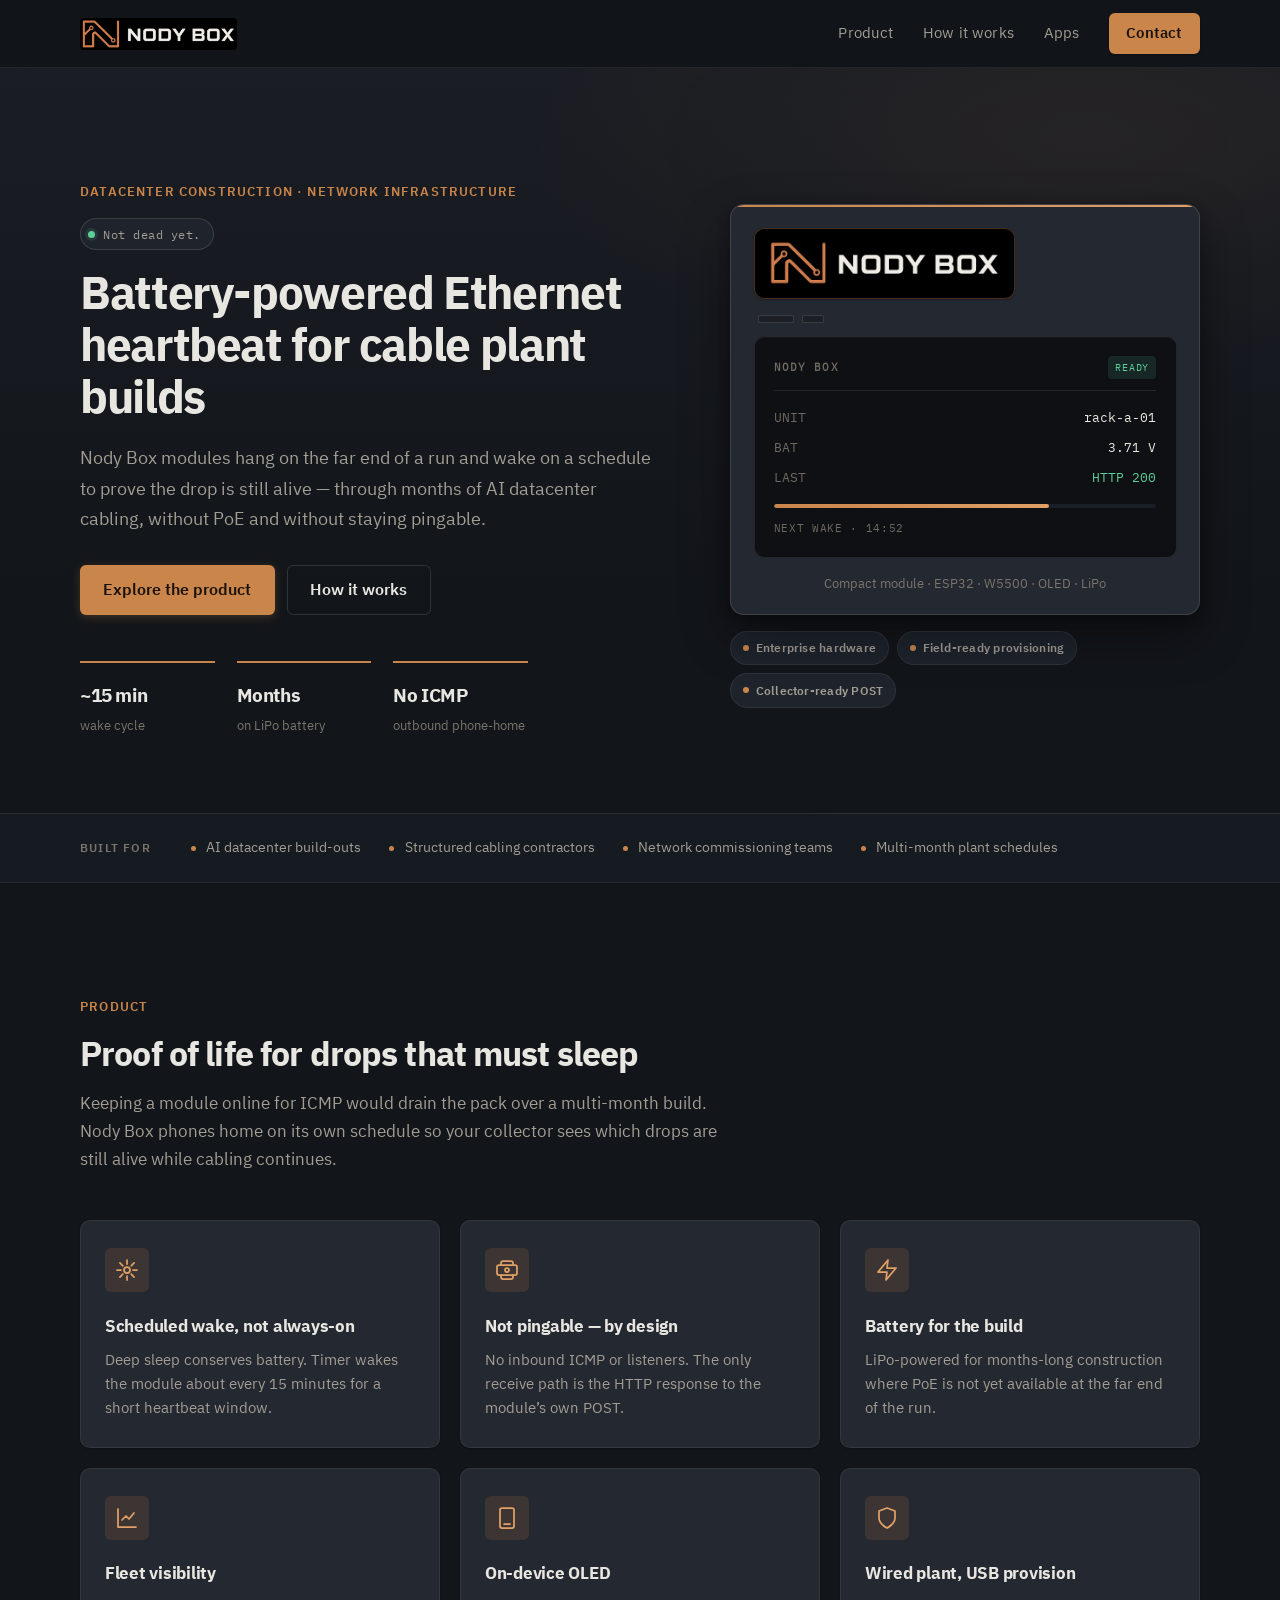
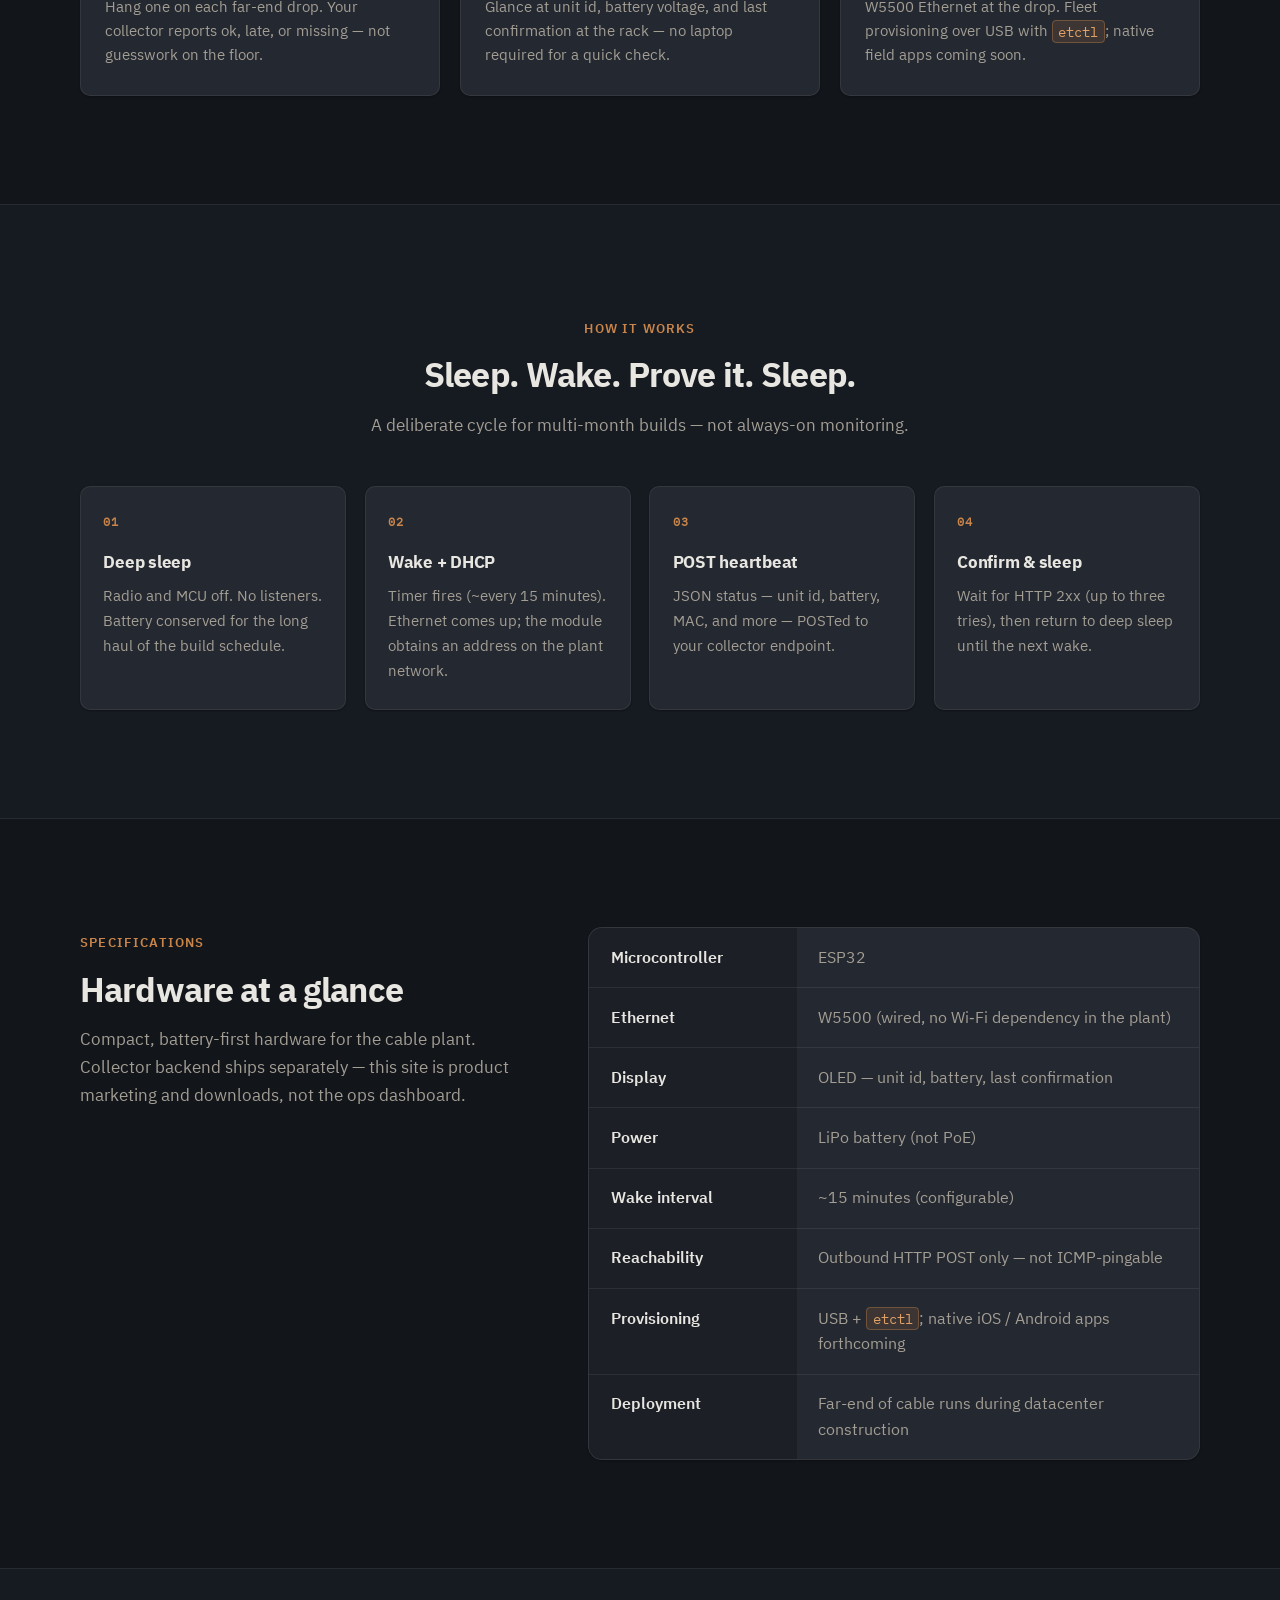
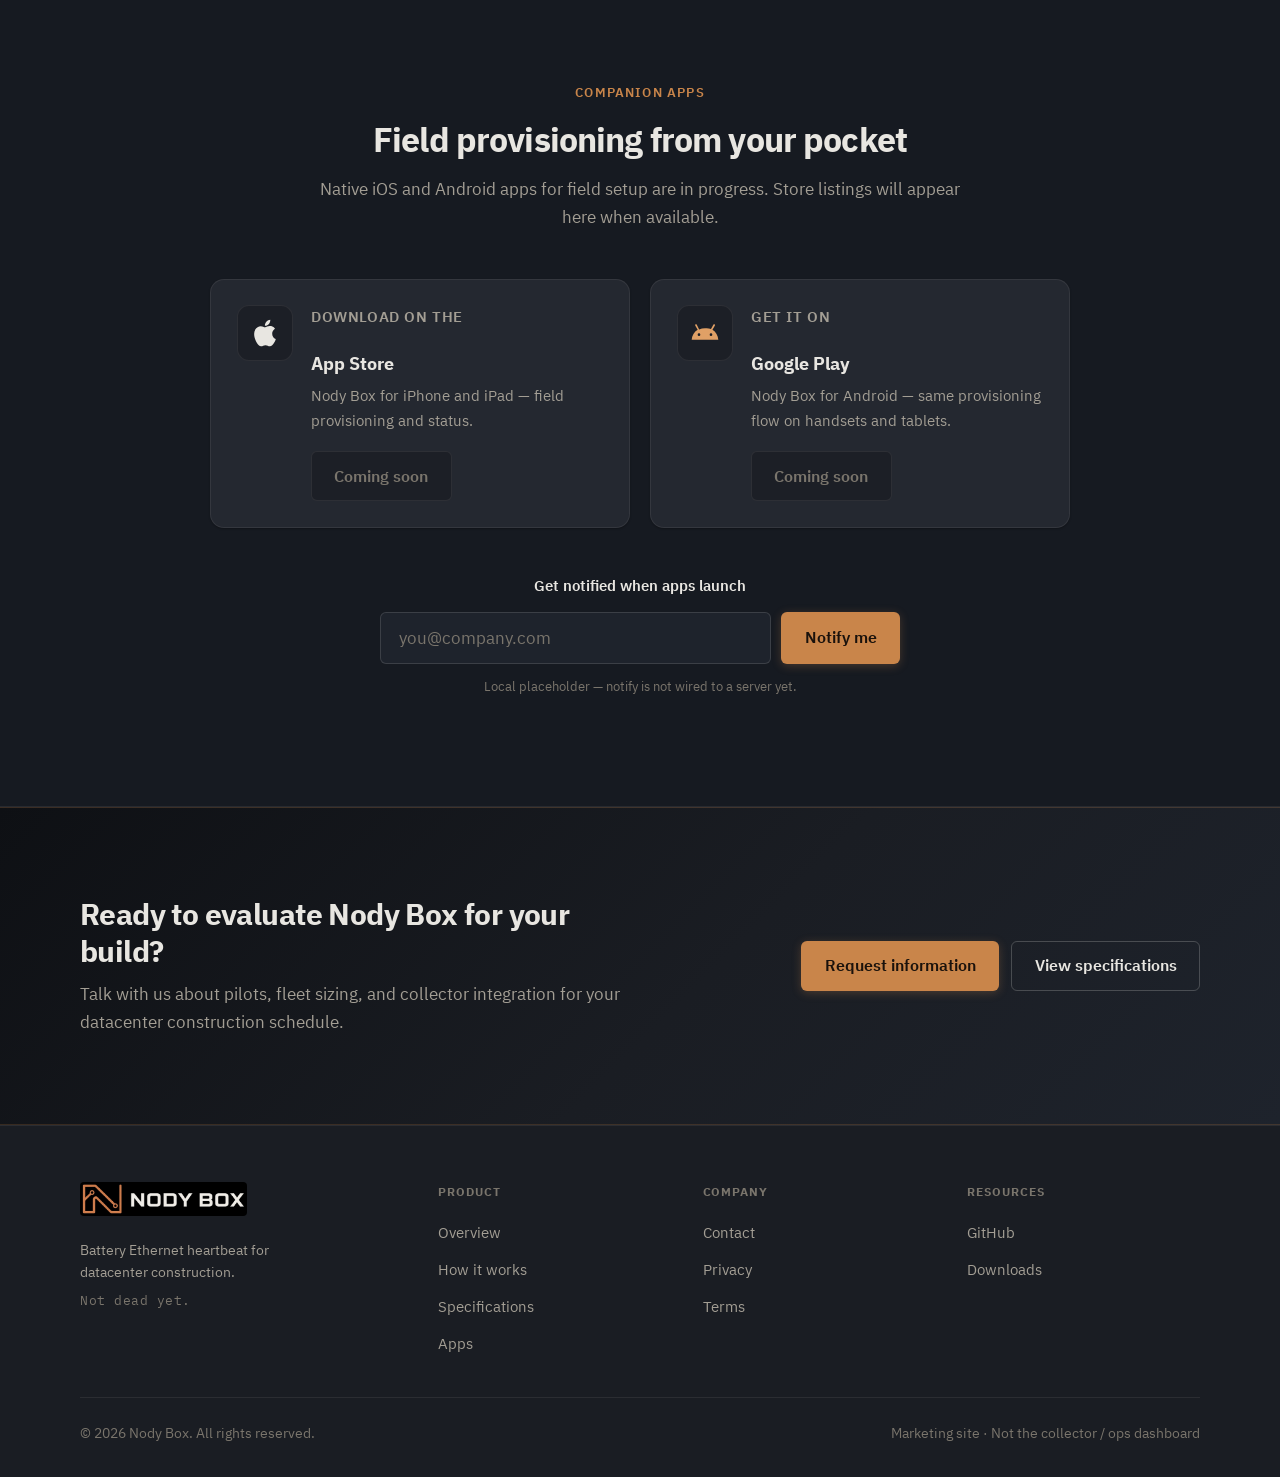
==== commit b965fac3: "Use locked copper N + NODY BOX brand lockup Replace interim wire-cube mark in nav, hero, and footer " ====
--- a/index.html
+++ b/index.html
@@ -7,6 +7,7 @@
   <meta name="theme-color" content="#12151a" />
   <title>Nody Box — Battery Ethernet Heartbeat for Datacenter Construction</title>
   <link rel="icon" href="assets/favicon.svg" type="image/svg+xml" />
+  <link rel="icon" href="assets/nody-box-n.png" type="image/png" sizes="any" />
   <link rel="stylesheet" href="styles.css" />
 </head>
 <body>
@@ -15,10 +16,7 @@
   <header class="site-header" id="top">
     <div class="wrap header-inner">
       <a class="brand" href="#top" aria-label="Nody Box home">
-        <span class="brand-mark" aria-hidden="true">
-          <img src="assets/nody-box-mark.png" width="32" height="32" alt="" />
-        </span>
-        <span class="brand-name">Nody Box</span>
+        <img class="brand-lockup" src="assets/nody-box-logo-lockup.png" width="176" height="36" alt="Nody Box" />
       </a>
 
       <button type="button" class="nav-toggle" id="nav-toggle" aria-expanded="false" aria-controls="primary-nav" aria-label="Open menu">
@@ -71,8 +69,8 @@
 
         <div class="hero-visual">
           <div class="hero-product-card">
-            <div class="hero-mark-badge" aria-hidden="true">
-              <img src="assets/nody-box-mark.png" width="44" height="44" alt="" />
+            <div class="hero-logo" aria-hidden="true">
+              <img src="assets/nody-box-logo-lockup.png" width="280" height="57" alt="" />
             </div>
             <figure class="device-mock" aria-label="Nody Box device mockup">
               <div class="device-shell">
@@ -365,11 +363,8 @@
   <footer class="site-footer">
     <div class="wrap footer-grid">
       <div class="footer-brand">
-        <a class="brand" href="#top">
-        <span class="brand-mark" aria-hidden="true">
-          <img src="assets/nody-box-mark.png" width="32" height="32" alt="" />
-        </span>
-          <span class="brand-name">Nody Box</span>
+        <a class="brand" href="#top" aria-label="Nody Box home">
+          <img class="brand-lockup" src="assets/nody-box-logo-lockup.png" width="176" height="36" alt="Nody Box" />
         </a>
         <p class="footer-tagline">Battery Ethernet heartbeat for datacenter construction.<span class="tagline-inline">Not dead yet.</span></p>
       </div>
--- a/styles.css
+++ b/styles.css
@@ -183,38 +183,28 @@
 .brand {
   display: inline-flex;
   align-items: center;
-  gap: 0.7rem;
   color: var(--text);
   text-decoration: none;
-  font-weight: 700;
-  font-size: 1.05rem;
-  letter-spacing: -0.02em;
+  line-height: 0;
 }
 
 .brand:hover {
   color: var(--text);
-}
-
-.brand-mark {
-  display: flex;
-  flex-shrink: 0;
-  width: 34px;
+  opacity: 0.92;
+}
+
+/* Full copper-N + NODY BOX lockup — no duplicate wordmark text */
+.brand-lockup {
+  display: block;
+  height: 32px;
+  width: auto;
+  max-width: min(200px, 52vw);
+  border-radius: 4px;
+}
+
+.footer-brand .brand-lockup {
   height: 34px;
-  border-radius: 8px;
-  overflow: hidden;
-  background: var(--bg-near-black);
-  border: 1px solid rgba(201, 133, 74, 0.4);
-  box-shadow: 0 1px 2px rgba(0, 0, 0, 0.35);
-}
-
-.brand-mark img {
-  width: 100%;
-  height: 100%;
-  object-fit: cover;
-}
-
-.brand-name {
-  line-height: 1;
+  max-width: 220px;
 }
 
 .nav {
@@ -493,24 +483,24 @@
   background: linear-gradient(90deg, var(--copper), var(--copper-bright));
 }
 
-.hero-mark-badge {
-  position: absolute;
-  top: 1.15rem;
-  right: 1.15rem;
+.hero-logo {
+  position: relative;
   z-index: 2;
-  width: 44px;
-  height: 44px;
+  margin: 0 0 1rem;
+  padding: 0.65rem 0.75rem;
+  width: fit-content;
+  max-width: 100%;
   border-radius: 10px;
-  overflow: hidden;
-  background: var(--bg-near-black);
-  border: 1px solid rgba(201, 133, 74, 0.42);
+  background: #000;
+  border: 1px solid rgba(201, 133, 74, 0.35);
   box-shadow: var(--shadow-sm);
 }
 
-.hero-mark-badge img {
-  width: 100%;
-  height: 100%;
-  object-fit: cover;
+.hero-logo img {
+  display: block;
+  height: 48px;
+  width: auto;
+  max-width: min(280px, 100%);
 }
 
 .device-mock {
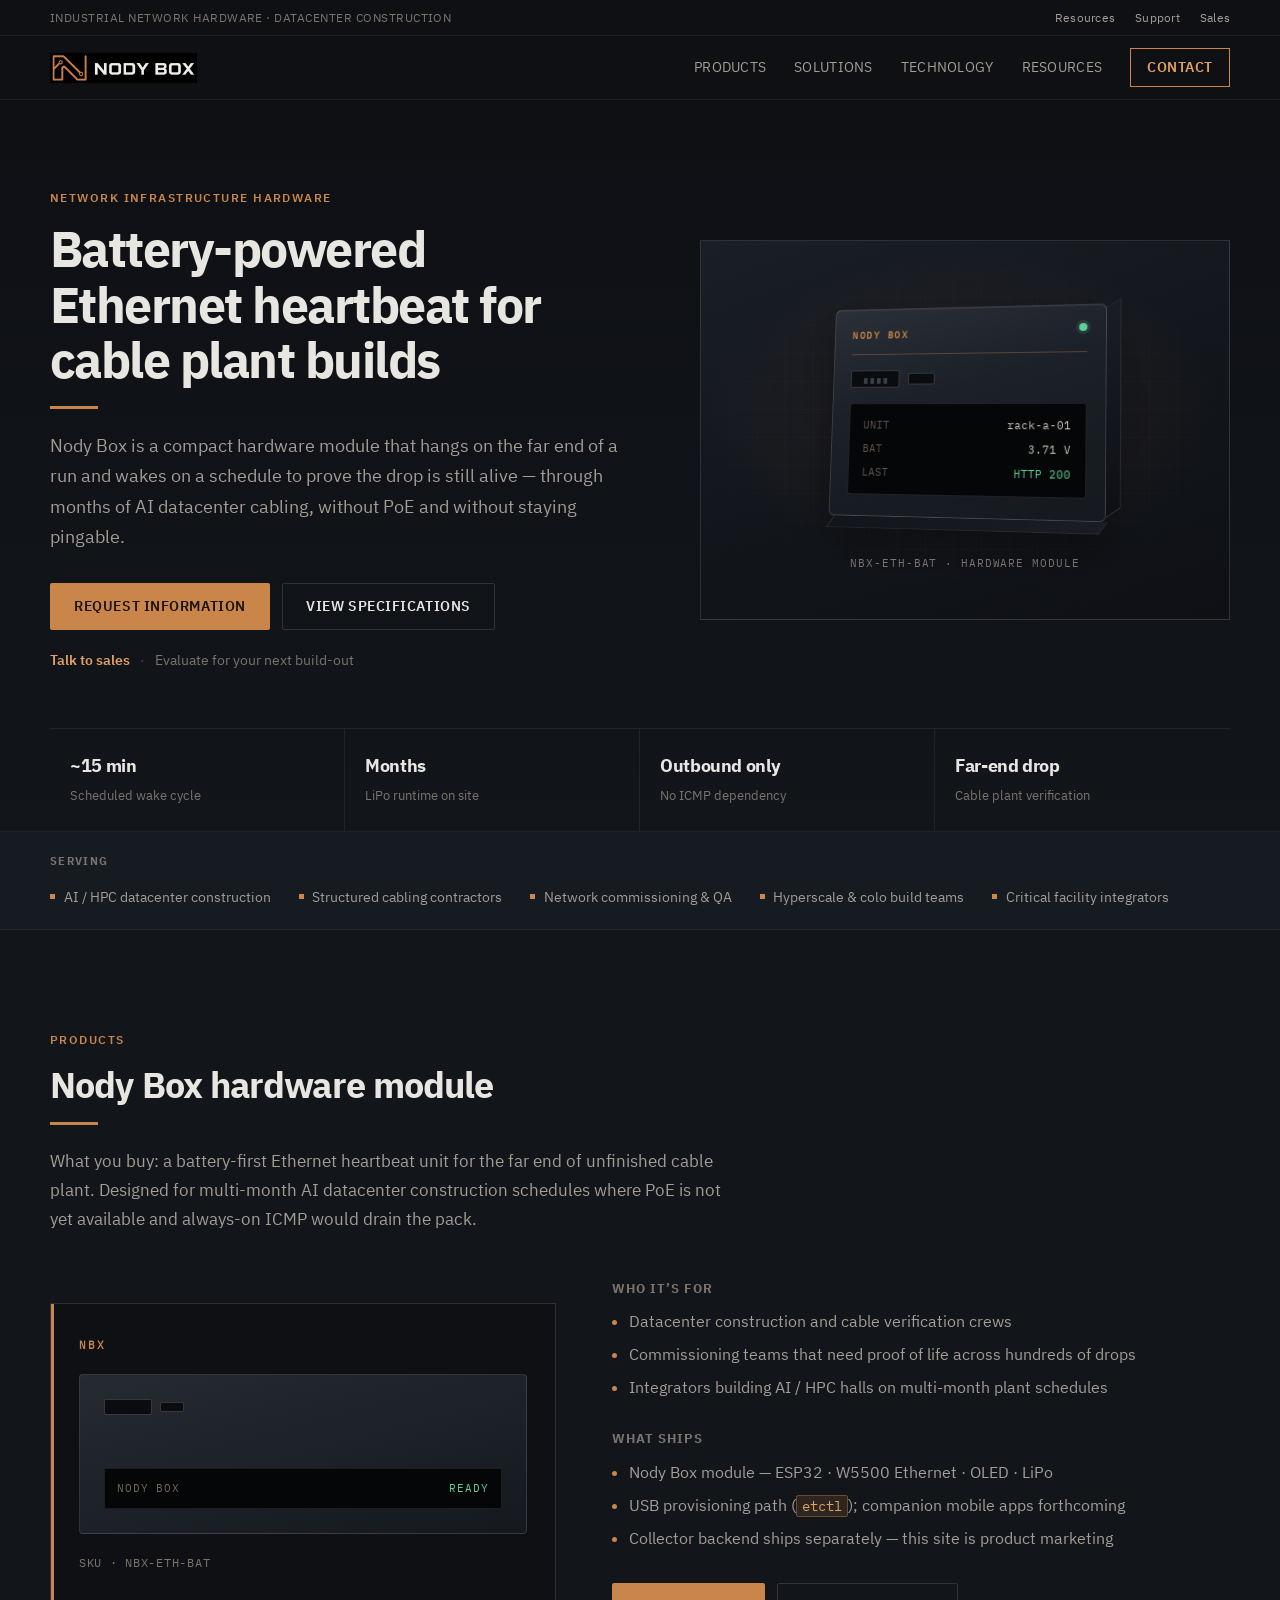
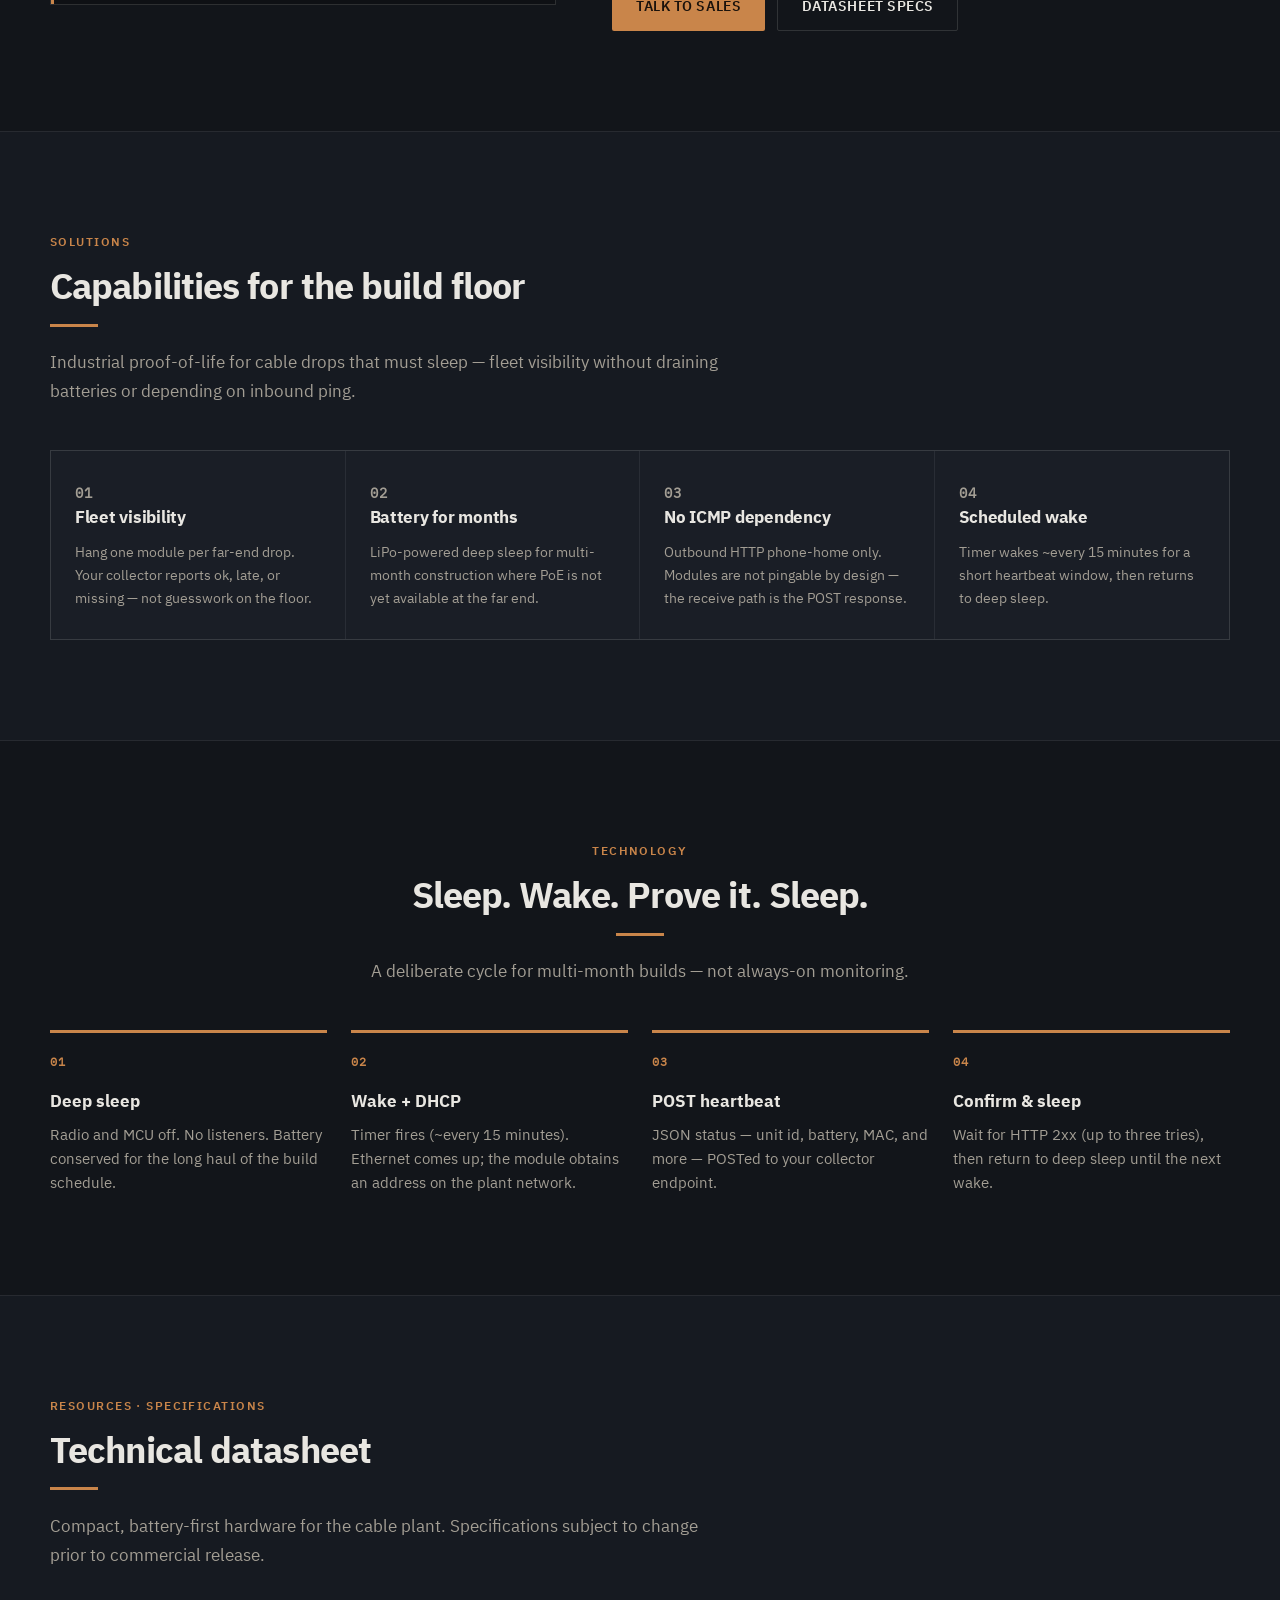
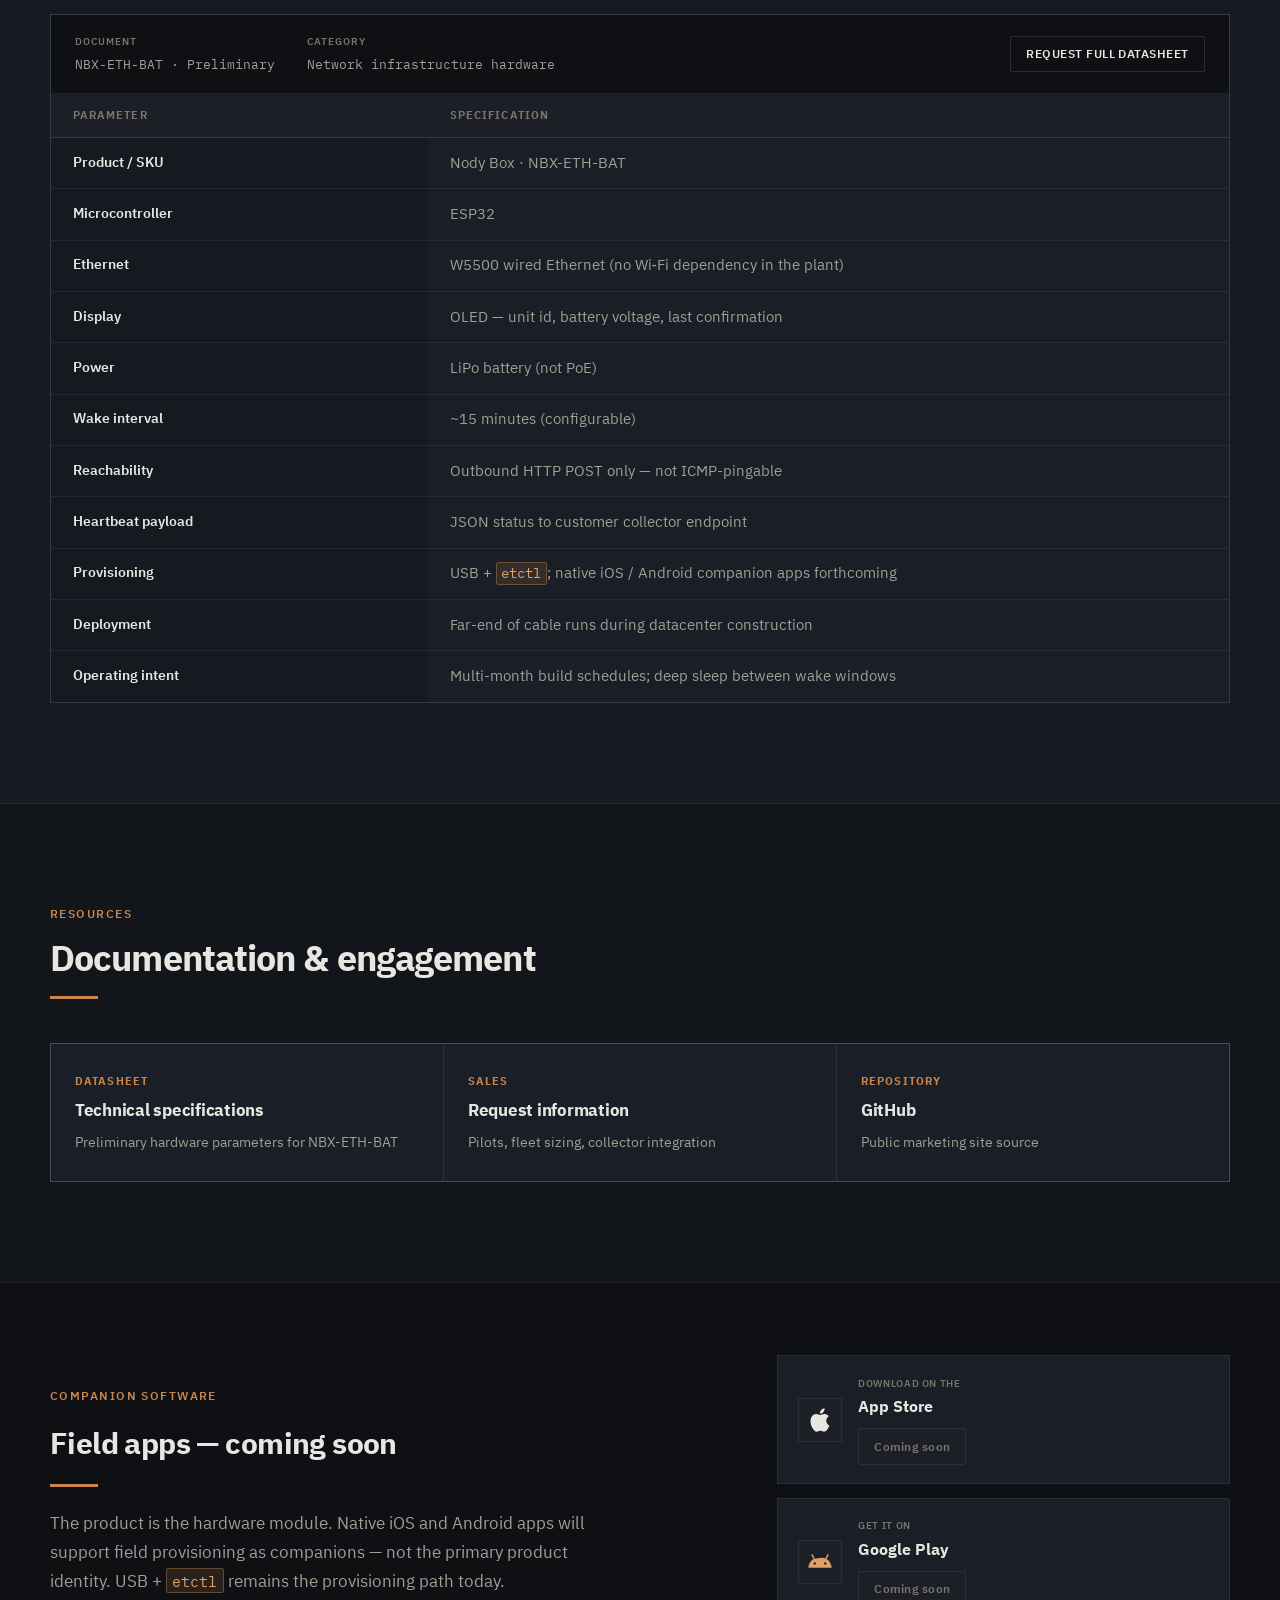
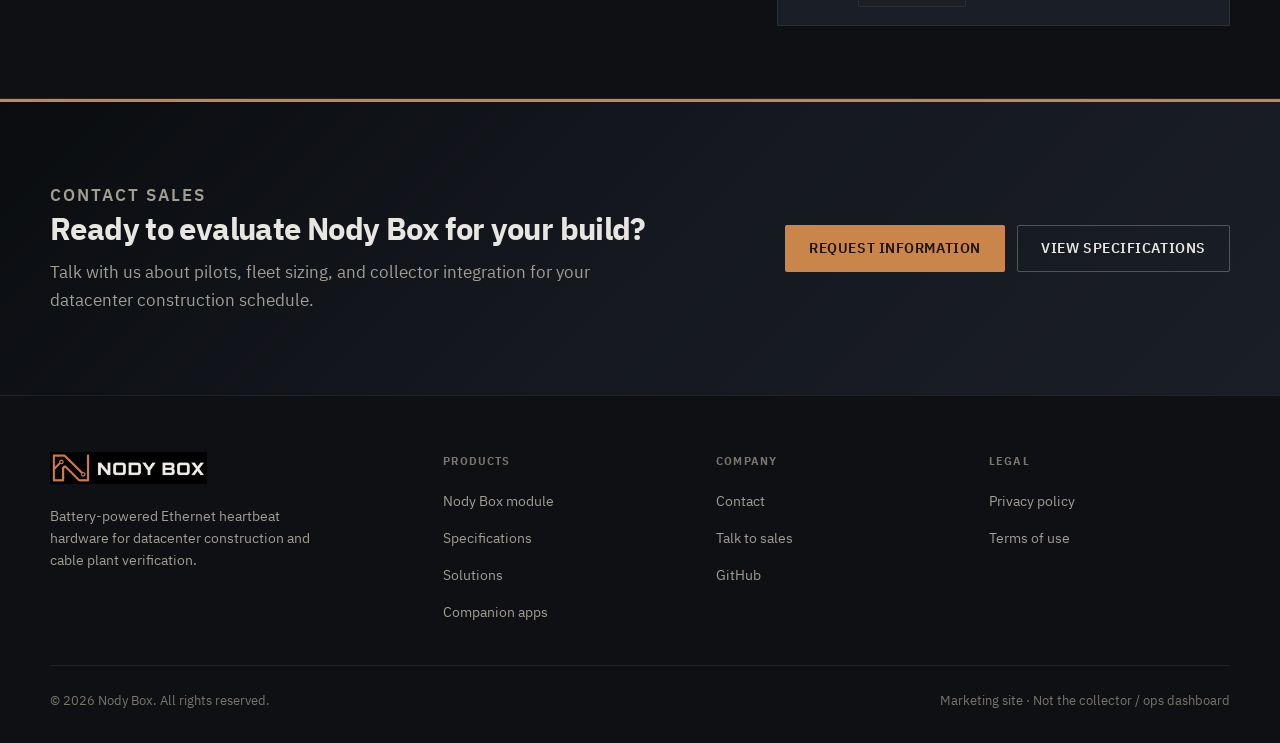
==== commit 82e1f1fd: "Restyle as industrial hardware seller (Harris/Applied Digital class) Replace appish SaaS landing pat" ====
--- a/index.html
+++ b/index.html
@@ -3,9 +3,9 @@
 <head>
   <meta charset="utf-8" />
   <meta name="viewport" content="width=device-width, initial-scale=1" />
-  <meta name="description" content="Nody Box — battery-powered Ethernet heartbeat modules for AI datacenter construction. Proof of life for cable drops that cannot stay pingable." />
-  <meta name="theme-color" content="#12151a" />
-  <title>Nody Box — Battery Ethernet Heartbeat for Datacenter Construction</title>
+  <meta name="description" content="Nody Box — battery-powered Ethernet heartbeat hardware for AI datacenter construction and cable plant verification. Proof of life for drops that cannot stay pingable." />
+  <meta name="theme-color" content="#0e1014" />
+  <title>Nody Box — Battery Ethernet Heartbeat Modules for Datacenter Construction</title>
   <link rel="icon" href="assets/favicon.svg" type="image/svg+xml" />
   <link rel="icon" href="assets/nody-box-n.png" type="image/png" sizes="any" />
   <link rel="stylesheet" href="styles.css" />
@@ -13,6 +13,18 @@
 <body>
   <a class="skip-link" href="#main">Skip to content</a>
 
+  <!-- Utility bar -->
+  <div class="utility-bar">
+    <div class="wrap utility-inner">
+      <p class="utility-left">Industrial network hardware · Datacenter construction</p>
+      <ul class="utility-links">
+        <li><a href="#resources">Resources</a></li>
+        <li><a href="#apps">Support</a></li>
+        <li><a href="mailto:hello@nodybox.example">Sales</a></li>
+      </ul>
+    </div>
+  </div>
+
   <header class="site-header" id="top">
     <div class="wrap header-inner">
       <a class="brand" href="#top" aria-label="Nody Box home">
@@ -26,243 +38,285 @@
       </button>
 
       <nav class="nav" id="primary-nav" aria-label="Primary">
-        <a href="#product">Product</a>
-        <a href="#how">How it works</a>
-        <a href="#apps">Apps</a>
+        <a href="#products">Products</a>
+        <a href="#solutions">Solutions</a>
+        <a href="#technology">Technology</a>
+        <a href="#resources">Resources</a>
         <a href="#contact" class="nav-cta">Contact</a>
       </nav>
     </div>
   </header>
 
   <main id="main">
-    <!-- Hero -->
+    <!-- Hero: industrial hardware seller -->
     <section class="hero" aria-labelledby="hero-heading">
       <div class="wrap hero-grid">
         <div class="hero-copy">
-          <p class="eyebrow">Datacenter construction · Network infrastructure</p>
-          <p class="tagline"><span class="tagline-dot" aria-hidden="true"></span>Not dead yet.</p>
+          <p class="eyebrow">Network infrastructure hardware</p>
           <h1 id="hero-heading">Battery-powered Ethernet heartbeat for cable plant builds</h1>
+          <div class="accent-rule" aria-hidden="true"></div>
           <p class="lede">
-            Nody Box modules hang on the far end of a run and wake on a schedule to prove
-            the drop is still alive — through months of AI datacenter cabling, without PoE
-            and without staying pingable.
+            Nody Box is a compact hardware module that hangs on the far end of a run and wakes
+            on a schedule to prove the drop is still alive — through months of AI datacenter
+            cabling, without PoE and without staying pingable.
           </p>
           <div class="hero-actions">
-            <a class="btn btn-primary" href="#product">Explore the product</a>
-            <a class="btn btn-secondary" href="#how">How it works</a>
-          </div>
-          <ul class="hero-stats" aria-label="Key specifications">
-            <li>
-              <strong>~15 min</strong>
-              <span>wake cycle</span>
-            </li>
-            <li>
-              <strong>Months</strong>
-              <span>on LiPo battery</span>
-            </li>
-            <li>
-              <strong>No ICMP</strong>
-              <span>outbound phone-home</span>
-            </li>
-          </ul>
-        </div>
-
-        <div class="hero-visual">
-          <div class="hero-product-card">
-            <div class="hero-logo" aria-hidden="true">
-              <img src="assets/nody-box-logo-lockup.png" width="280" height="57" alt="" />
-            </div>
-            <figure class="device-mock" aria-label="Nody Box device mockup">
-              <div class="device-shell">
-                <div class="device-ports" aria-hidden="true">
-                  <span class="port rj45"></span>
-                  <span class="port usb"></span>
+            <a class="btn btn-primary" href="mailto:hello@nodybox.example">Request information</a>
+            <a class="btn btn-secondary" href="#specs">View specifications</a>
+          </div>
+          <p class="hero-sales">
+            <a href="mailto:hello@nodybox.example">Talk to sales</a>
+            <span aria-hidden="true">·</span>
+            Evaluate for your next build-out
+          </p>
+        </div>
+
+        <div class="hero-visual" aria-hidden="true">
+          <div class="hw-stage">
+            <div class="hw-stage-grid"></div>
+            <div class="hw-module">
+              <div class="hw-module-face">
+                <div class="hw-badge">NODY BOX</div>
+                <div class="hw-ports">
+                  <div class="hw-port hw-rj45">
+                    <span></span><span></span><span></span><span></span>
+                  </div>
+                  <div class="hw-port hw-usb"></div>
                 </div>
-                <div class="device-screen">
-                  <div class="oled">
-                    <div class="oled-header">
-                      <span class="oled-brand">NODY BOX</span>
-                      <span class="oled-status">READY</span>
-                    </div>
-                    <div class="oled-row"><span class="oled-label">UNIT</span><span>rack-a-01</span></div>
-                    <div class="oled-row"><span class="oled-label">BAT</span><span>3.71 V</span></div>
-                    <div class="oled-row"><span class="oled-label">LAST</span><span class="ok">HTTP 200</span></div>
-                    <div class="oled-meter" aria-hidden="true"><span style="width:72%"></span></div>
-                    <p class="oled-foot">NEXT WAKE · 14:52</p>
-                  </div>
+                <div class="hw-oled">
+                  <div class="hw-oled-line"><span>UNIT</span><span>rack-a-01</span></div>
+                  <div class="hw-oled-line"><span>BAT</span><span>3.71 V</span></div>
+                  <div class="hw-oled-line ok"><span>LAST</span><span>HTTP 200</span></div>
                 </div>
-                <figcaption class="device-caption">
-                  Compact module · ESP32 · W5500 · OLED · LiPo
-                </figcaption>
+                <div class="hw-status-led" title="Ready"></div>
               </div>
-            </figure>
-          </div>
-          <div class="hero-meta-row" aria-label="Product highlights">
-            <span class="meta-chip">Enterprise hardware</span>
-            <span class="meta-chip">Field-ready provisioning</span>
-            <span class="meta-chip">Collector-ready POST</span>
-          </div>
-        </div>
-      </div>
-    </section>
-
-    <!-- Trust band -->
-    <section class="trust-band" aria-label="Use cases">
-      <div class="wrap trust-inner">
-        <p class="trust-label">Built for</p>
-        <ul class="trust-list">
-          <li>AI datacenter build-outs</li>
+              <div class="hw-module-side"></div>
+              <div class="hw-module-base"></div>
+            </div>
+            <p class="hw-caption">NBX-ETH-BAT · Hardware module</p>
+          </div>
+        </div>
+      </div>
+
+      <div class="wrap hero-metrics">
+        <ul aria-label="Key product metrics">
+          <li>
+            <strong>~15 min</strong>
+            <span>Scheduled wake cycle</span>
+          </li>
+          <li>
+            <strong>Months</strong>
+            <span>LiPo runtime on site</span>
+          </li>
+          <li>
+            <strong>Outbound only</strong>
+            <span>No ICMP dependency</span>
+          </li>
+          <li>
+            <strong>Far-end drop</strong>
+            <span>Cable plant verification</span>
+          </li>
+        </ul>
+      </div>
+    </section>
+
+    <!-- Industry verticals -->
+    <section class="industries" aria-label="Industries served">
+      <div class="wrap industries-inner">
+        <p class="industries-label">Serving</p>
+        <ul class="industries-list">
+          <li>AI / HPC datacenter construction</li>
           <li>Structured cabling contractors</li>
-          <li>Network commissioning teams</li>
-          <li>Multi-month plant schedules</li>
+          <li>Network commissioning &amp; QA</li>
+          <li>Hyperscale &amp; colo build teams</li>
+          <li>Critical facility integrators</li>
         </ul>
       </div>
     </section>
 
-    <!-- Product / Features -->
-    <section id="product" class="section">
+    <!-- Product SKU -->
+    <section id="products" class="section">
       <div class="wrap">
         <header class="section-head">
-          <p class="eyebrow">Product</p>
-          <h2>Proof of life for drops that must sleep</h2>
+          <p class="eyebrow">Products</p>
+          <h2>Nody Box hardware module</h2>
+          <div class="accent-rule" aria-hidden="true"></div>
           <p class="section-lede">
-            Keeping a module online for ICMP would drain the pack over a multi-month build.
-            Nody Box phones home on its own schedule so your collector sees which drops are
-            still alive while cabling continues.
+            What you buy: a battery-first Ethernet heartbeat unit for the far end of unfinished
+            cable plant. Designed for multi-month AI datacenter construction schedules where
+            PoE is not yet available and always-on ICMP would drain the pack.
           </p>
         </header>
 
-        <div class="feature-grid">
-          <article class="feature-card">
-            <div class="feature-icon" aria-hidden="true">
-              <svg width="24" height="24" viewBox="0 0 24 24" fill="none" stroke="currentColor" stroke-width="1.75" stroke-linecap="round" stroke-linejoin="round">
-                <path d="M12 2v4M12 18v4M4.93 4.93l2.83 2.83M16.24 16.24l2.83 2.83M2 12h4M18 12h4M4.93 19.07l2.83-2.83M16.24 7.76l2.83-2.83"/>
-                <circle cx="12" cy="12" r="3"/>
-              </svg>
-            </div>
-            <h3>Scheduled wake, not always-on</h3>
-            <p>Deep sleep conserves battery. Timer wakes the module about every 15 minutes for a short heartbeat window.</p>
+        <div class="sku-layout">
+          <div class="sku-visual" aria-hidden="true">
+            <div class="sku-plate">
+              <div class="sku-plate-mark">NBX</div>
+              <div class="sku-plate-body">
+                <div class="sku-plate-ports">
+                  <span class="sku-rj"></span>
+                  <span class="sku-usb"></span>
+                </div>
+                <div class="sku-plate-screen">
+                  <span class="sku-screen-brand">NODY BOX</span>
+                  <span class="sku-screen-ready">READY</span>
+                </div>
+              </div>
+              <p class="sku-plate-id">SKU · NBX-ETH-BAT</p>
+            </div>
+          </div>
+
+          <div class="sku-copy">
+            <h3>Who it’s for</h3>
+            <ul class="sku-bullets">
+              <li>Datacenter construction and cable verification crews</li>
+              <li>Commissioning teams that need proof of life across hundreds of drops</li>
+              <li>Integrators building AI / HPC halls on multi-month plant schedules</li>
+            </ul>
+
+            <h3>What ships</h3>
+            <ul class="sku-bullets">
+              <li>Nody Box module — ESP32 · W5500 Ethernet · OLED · LiPo</li>
+              <li>USB provisioning path (<code>etctl</code>); companion mobile apps forthcoming</li>
+              <li>Collector backend ships separately — this site is product marketing</li>
+            </ul>
+
+            <div class="sku-actions">
+              <a class="btn btn-primary" href="mailto:hello@nodybox.example">Talk to sales</a>
+              <a class="btn btn-secondary" href="#specs">Datasheet specs</a>
+            </div>
+          </div>
+        </div>
+      </div>
+    </section>
+
+    <!-- Solutions / capabilities -->
+    <section id="solutions" class="section section-muted">
+      <div class="wrap">
+        <header class="section-head">
+          <p class="eyebrow">Solutions</p>
+          <h2>Capabilities for the build floor</h2>
+          <div class="accent-rule" aria-hidden="true"></div>
+          <p class="section-lede">
+            Industrial proof-of-life for cable drops that must sleep — fleet visibility without
+            draining batteries or depending on inbound ping.
+          </p>
+        </header>
+
+        <div class="capability-band">
+          <article class="capability">
+            <p class="capability-num">01</p>
+            <h3>Fleet visibility</h3>
+            <p>Hang one module per far-end drop. Your collector reports ok, late, or missing — not guesswork on the floor.</p>
           </article>
-
-          <article class="feature-card">
-            <div class="feature-icon" aria-hidden="true">
-              <svg width="24" height="24" viewBox="0 0 24 24" fill="none" stroke="currentColor" stroke-width="1.75" stroke-linecap="round" stroke-linejoin="round">
-                <rect x="2" y="7" width="20" height="10" rx="2"/>
-                <path d="M6 7V5a2 2 0 0 1 2-2h8a2 2 0 0 1 2 2v2M6 17v2a2 2 0 0 0 2 2h8a2 2 0 0 0 2-2v-2"/>
-                <circle cx="12" cy="12" r="2"/>
-              </svg>
-            </div>
-            <h3>Not pingable — by design</h3>
-            <p>No inbound ICMP or listeners. The only receive path is the HTTP response to the module’s own POST.</p>
+          <article class="capability">
+            <p class="capability-num">02</p>
+            <h3>Battery for months</h3>
+            <p>LiPo-powered deep sleep for multi-month construction where PoE is not yet available at the far end.</p>
           </article>
-
-          <article class="feature-card">
-            <div class="feature-icon" aria-hidden="true">
-              <svg width="24" height="24" viewBox="0 0 24 24" fill="none" stroke="currentColor" stroke-width="1.75" stroke-linecap="round" stroke-linejoin="round">
-                <path d="M13 2L3 14h9l-1 8 10-12h-9l1-8z"/>
-              </svg>
-            </div>
-            <h3>Battery for the build</h3>
-            <p>LiPo-powered for months-long construction where PoE is not yet available at the far end of the run.</p>
+          <article class="capability">
+            <p class="capability-num">03</p>
+            <h3>No ICMP dependency</h3>
+            <p>Outbound HTTP phone-home only. Modules are not pingable by design — the receive path is the POST response.</p>
           </article>
-
-          <article class="feature-card">
-            <div class="feature-icon" aria-hidden="true">
-              <svg width="24" height="24" viewBox="0 0 24 24" fill="none" stroke="currentColor" stroke-width="1.75" stroke-linecap="round" stroke-linejoin="round">
-                <path d="M3 3v18h18"/><path d="M7 14l4-4 3 3 5-6"/>
-              </svg>
-            </div>
-            <h3>Fleet visibility</h3>
-            <p>Hang one on each far-end drop. Your collector reports ok, late, or missing — not guesswork on the floor.</p>
+          <article class="capability">
+            <p class="capability-num">04</p>
+            <h3>Scheduled wake</h3>
+            <p>Timer wakes ~every 15 minutes for a short heartbeat window, then returns to deep sleep.</p>
           </article>
-
-          <article class="feature-card">
-            <div class="feature-icon" aria-hidden="true">
-              <svg width="24" height="24" viewBox="0 0 24 24" fill="none" stroke="currentColor" stroke-width="1.75" stroke-linecap="round" stroke-linejoin="round">
-                <rect x="5" y="2" width="14" height="20" rx="2"/>
-                <path d="M9 18h6"/>
-              </svg>
-            </div>
-            <h3>On-device OLED</h3>
-            <p>Glance at unit id, battery voltage, and last confirmation at the rack — no laptop required for a quick check.</p>
-          </article>
-
-          <article class="feature-card">
-            <div class="feature-icon" aria-hidden="true">
-              <svg width="24" height="24" viewBox="0 0 24 24" fill="none" stroke="currentColor" stroke-width="1.75" stroke-linecap="round" stroke-linejoin="round">
-                <path d="M12 22s8-4 8-10V5l-8-3-8 3v7c0 6 8 10 8 10z"/>
-              </svg>
-            </div>
-            <h3>Wired plant, USB provision</h3>
-            <p>W5500 Ethernet at the drop. Fleet provisioning over USB with <code>etctl</code>; native field apps coming soon.</p>
-          </article>
-        </div>
-      </div>
-    </section>
-
-    <!-- How it works -->
-    <section id="how" class="section section-muted">
+        </div>
+      </div>
+    </section>
+
+    <!-- Technology -->
+    <section id="technology" class="section">
       <div class="wrap">
         <header class="section-head center">
-          <p class="eyebrow">How it works</p>
+          <p class="eyebrow">Technology</p>
           <h2>Sleep. Wake. Prove it. Sleep.</h2>
+          <div class="accent-rule center" aria-hidden="true"></div>
           <p class="section-lede">
             A deliberate cycle for multi-month builds — not always-on monitoring.
           </p>
         </header>
 
-        <ol class="steps">
-          <li class="step">
-            <span class="step-num" aria-hidden="true">01</span>
-            <h3>Deep sleep</h3>
-            <p>Radio and MCU off. No listeners. Battery conserved for the long haul of the build schedule.</p>
-          </li>
-          <li class="step">
-            <span class="step-num" aria-hidden="true">02</span>
-            <h3>Wake + DHCP</h3>
-            <p>Timer fires (~every 15 minutes). Ethernet comes up; the module obtains an address on the plant network.</p>
-          </li>
-          <li class="step">
-            <span class="step-num" aria-hidden="true">03</span>
-            <h3>POST heartbeat</h3>
-            <p>JSON status — unit id, battery, MAC, and more — POSTed to your collector endpoint.</p>
-          </li>
-          <li class="step">
-            <span class="step-num" aria-hidden="true">04</span>
-            <h3>Confirm &amp; sleep</h3>
-            <p>Wait for HTTP 2xx (up to three tries), then return to deep sleep until the next wake.</p>
+        <ol class="tech-steps">
+          <li>
+            <span class="tech-step-num">01</span>
+            <div>
+              <h3>Deep sleep</h3>
+              <p>Radio and MCU off. No listeners. Battery conserved for the long haul of the build schedule.</p>
+            </div>
+          </li>
+          <li>
+            <span class="tech-step-num">02</span>
+            <div>
+              <h3>Wake + DHCP</h3>
+              <p>Timer fires (~every 15 minutes). Ethernet comes up; the module obtains an address on the plant network.</p>
+            </div>
+          </li>
+          <li>
+            <span class="tech-step-num">03</span>
+            <div>
+              <h3>POST heartbeat</h3>
+              <p>JSON status — unit id, battery, MAC, and more — POSTed to your collector endpoint.</p>
+            </div>
+          </li>
+          <li>
+            <span class="tech-step-num">04</span>
+            <div>
+              <h3>Confirm &amp; sleep</h3>
+              <p>Wait for HTTP 2xx (up to three tries), then return to deep sleep until the next wake.</p>
+            </div>
           </li>
         </ol>
       </div>
     </section>
 
-    <!-- Specs -->
-    <section id="specs" class="section">
-      <div class="wrap specs-layout">
+    <!-- Specs — denser datasheet -->
+    <section id="specs" class="section section-muted">
+      <div class="wrap">
         <header class="section-head">
-          <p class="eyebrow">Specifications</p>
-          <h2>Hardware at a glance</h2>
+          <p class="eyebrow">Resources · Specifications</p>
+          <h2>Technical datasheet</h2>
+          <div class="accent-rule" aria-hidden="true"></div>
           <p class="section-lede">
-            Compact, battery-first hardware for the cable plant. Collector backend ships separately —
-            this site is product marketing and downloads, not the ops dashboard.
+            Compact, battery-first hardware for the cable plant. Specifications subject to change
+            prior to commercial release.
           </p>
         </header>
 
-        <div class="specs-panel">
+        <div class="datasheet">
+          <div class="datasheet-meta">
+            <p><span>Document</span> NBX-ETH-BAT · Preliminary</p>
+            <p><span>Category</span> Network infrastructure hardware</p>
+            <a class="btn btn-secondary btn-sm" href="mailto:hello@nodybox.example">Request full datasheet</a>
+          </div>
+
           <table class="specs-table">
             <caption class="visually-hidden">Nody Box hardware specifications</caption>
+            <thead>
+              <tr>
+                <th scope="col">Parameter</th>
+                <th scope="col">Specification</th>
+              </tr>
+            </thead>
             <tbody>
+              <tr>
+                <th scope="row">Product / SKU</th>
+                <td>Nody Box · NBX-ETH-BAT</td>
+              </tr>
               <tr>
                 <th scope="row">Microcontroller</th>
                 <td>ESP32</td>
               </tr>
               <tr>
                 <th scope="row">Ethernet</th>
-                <td>W5500 (wired, no Wi‑Fi dependency in the plant)</td>
+                <td>W5500 wired Ethernet (no Wi‑Fi dependency in the plant)</td>
               </tr>
               <tr>
                 <th scope="row">Display</th>
-                <td>OLED — unit id, battery, last confirmation</td>
+                <td>OLED — unit id, battery voltage, last confirmation</td>
               </tr>
               <tr>
                 <th scope="row">Power</th>
@@ -277,68 +331,90 @@
                 <td>Outbound HTTP POST only — not ICMP-pingable</td>
               </tr>
               <tr>
+                <th scope="row">Heartbeat payload</th>
+                <td>JSON status to customer collector endpoint</td>
+              </tr>
+              <tr>
                 <th scope="row">Provisioning</th>
-                <td>USB + <code>etctl</code>; native iOS / Android apps forthcoming</td>
+                <td>USB + <code>etctl</code>; native iOS / Android companion apps forthcoming</td>
               </tr>
               <tr>
                 <th scope="row">Deployment</th>
                 <td>Far-end of cable runs during datacenter construction</td>
               </tr>
+              <tr>
+                <th scope="row">Operating intent</th>
+                <td>Multi-month build schedules; deep sleep between wake windows</td>
+              </tr>
             </tbody>
           </table>
         </div>
       </div>
     </section>
 
-    <!-- Apps -->
-    <section id="apps" class="section section-muted">
+    <!-- Resources -->
+    <section id="resources" class="section">
       <div class="wrap">
-        <header class="section-head center">
-          <p class="eyebrow">Companion apps</p>
-          <h2>Field provisioning from your pocket</h2>
+        <header class="section-head">
+          <p class="eyebrow">Resources</p>
+          <h2>Documentation &amp; engagement</h2>
+          <div class="accent-rule" aria-hidden="true"></div>
+        </header>
+        <div class="resource-row">
+          <a class="resource-card" href="#specs">
+            <span class="resource-type">Datasheet</span>
+            <strong>Technical specifications</strong>
+            <span class="resource-desc">Preliminary hardware parameters for NBX-ETH-BAT</span>
+          </a>
+          <a class="resource-card" href="mailto:hello@nodybox.example">
+            <span class="resource-type">Sales</span>
+            <strong>Request information</strong>
+            <span class="resource-desc">Pilots, fleet sizing, collector integration</span>
+          </a>
+          <a class="resource-card" href="https://github.com/roguespark-04/nody-box-web">
+            <span class="resource-type">Repository</span>
+            <strong>GitHub</strong>
+            <span class="resource-desc">Public marketing site source</span>
+          </a>
+        </div>
+      </div>
+    </section>
+
+    <!-- Apps — secondary companions -->
+    <section id="apps" class="section section-apps">
+      <div class="wrap apps-layout">
+        <div class="apps-copy">
+          <p class="eyebrow">Companion software</p>
+          <h2>Field apps — coming soon</h2>
+          <div class="accent-rule" aria-hidden="true"></div>
           <p class="section-lede">
-            Native iOS and Android apps for field setup are in progress.
-            Store listings will appear here when available.
-          </p>
-        </header>
-
-        <div class="store-row">
-          <article class="store-card">
-            <div class="store-badge" aria-hidden="true">
-              <svg width="32" height="32" viewBox="0 0 24 24" fill="currentColor"><path d="M18.71 19.5c-.83 1.24-1.71 2.45-3.05 2.47-1.34.03-1.77-.79-3.29-.79-1.53 0-2 .77-3.27.82-1.31.05-2.3-1.32-3.14-2.53C4.25 17 2.94 12.45 4.7 9.39c.87-1.52 2.43-2.48 4.12-2.51 1.28-.02 2.5.87 3.29.87.78 0 2.26-1.07 3.81-.91.65.03 2.47.26 3.64 1.98-.09.06-2.17 1.28-2.15 3.81.03 3.02 2.65 4.03 2.68 4.04-.03.07-.42 1.44-1.38 2.83M13 3.5c.73-.83 1.94-1.46 2.94-1.5.13 1.17-.34 2.35-1.04 3.19-.69.85-1.83 1.51-2.95 1.42-.15-1.15.41-2.35 1.05-3.11z"/></svg>
-            </div>
-            <div class="store-body">
+            The product is the hardware module. Native iOS and Android apps will support
+            field provisioning as companions — not the primary product identity.
+            USB + <code>etctl</code> remains the provisioning path today.
+          </p>
+        </div>
+        <div class="store-badges">
+          <div class="store-badge-card">
+            <div class="store-icon" aria-hidden="true">
+              <svg width="28" height="28" viewBox="0 0 24 24" fill="currentColor"><path d="M18.71 19.5c-.83 1.24-1.71 2.45-3.05 2.47-1.34.03-1.77-.79-3.29-.79-1.53 0-2 .77-3.27.82-1.31.05-2.3-1.32-3.14-2.53C4.25 17 2.94 12.45 4.7 9.39c.87-1.52 2.43-2.48 4.12-2.51 1.28-.02 2.5.87 3.29.87.78 0 2.26-1.07 3.81-.91.65.03 2.47.26 3.64 1.98-.09.06-2.17 1.28-2.15 3.81.03 3.02 2.65 4.03 2.68 4.04-.03.07-.42 1.44-1.38 2.83M13 3.5c.73-.83 1.94-1.46 2.94-1.5.13 1.17-.34 2.35-1.04 3.19-.69.85-1.83 1.51-2.95 1.42-.15-1.15.41-2.35 1.05-3.11z"/></svg>
+            </div>
+            <div>
               <p class="store-platform">Download on the</p>
-              <h3>App Store</h3>
-              <p>Nody Box for iPhone and iPad — field provisioning and status.</p>
-              <button type="button" class="btn btn-disabled" disabled aria-disabled="true">Coming soon</button>
-            </div>
-          </article>
-
-          <article class="store-card">
-            <div class="store-badge android" aria-hidden="true">
-              <svg width="32" height="32" viewBox="0 0 24 24" fill="currentColor"><path d="M17.6 9.48l1.84-3.18c.16-.31.04-.69-.26-.85-.29-.15-.65-.06-.83.22l-1.88 3.24A11.46 11.46 0 0 0 12 8.5c-1.55 0-3.01.3-4.37.91L5.75 5.67c-.18-.28-.54-.37-.83-.22-.3.16-.42.54-.26.85L6.5 9.48C3.92 11.05 2.2 13.8 2 17h20c-.2-3.2-1.92-5.95-4.4-7.52zM7.5 14.25a1 1 0 1 1 0-2 1 1 0 0 1 0 2zm9 0a1 1 0 1 1 0-2 1 1 0 0 1 0 2z"/></svg>
-            </div>
-            <div class="store-body">
+              <p class="store-name">App Store</p>
+              <button type="button" class="btn btn-disabled btn-sm" disabled aria-disabled="true">Coming soon</button>
+            </div>
+          </div>
+          <div class="store-badge-card">
+            <div class="store-icon android" aria-hidden="true">
+              <svg width="28" height="28" viewBox="0 0 24 24" fill="currentColor"><path d="M17.6 9.48l1.84-3.18c.16-.31.04-.69-.26-.85-.29-.15-.65-.06-.83.22l-1.88 3.24A11.46 11.46 0 0 0 12 8.5c-1.55 0-3.01.3-4.37.91L5.75 5.67c-.18-.28-.54-.37-.83-.22-.3.16-.42.54-.26.85L6.5 9.48C3.92 11.05 2.2 13.8 2 17h20c-.2-3.2-1.92-5.95-4.4-7.52zM7.5 14.25a1 1 0 1 1 0-2 1 1 0 0 1 0 2zm9 0a1 1 0 1 1 0-2 1 1 0 0 1 0 2z"/></svg>
+            </div>
+            <div>
               <p class="store-platform">Get it on</p>
-              <h3>Google Play</h3>
-              <p>Nody Box for Android — same provisioning flow on handsets and tablets.</p>
-              <button type="button" class="btn btn-disabled" disabled aria-disabled="true">Coming soon</button>
-            </div>
-          </article>
-        </div>
-
-        <form class="notify" id="notify-form" novalidate>
-          <p class="notify-title">Get notified when apps launch</p>
-          <div class="notify-row">
-            <label for="notify-email" class="visually-hidden">Work email</label>
-            <input id="notify-email" name="email" type="email" autocomplete="email" placeholder="you@company.com" />
-            <button type="submit" class="btn btn-primary">Notify me</button>
-          </div>
-          <p class="notify-hint" id="notify-msg" role="status" aria-live="polite">
-            Local placeholder — notify is not wired to a server yet.
-          </p>
-        </form>
+              <p class="store-name">Google Play</p>
+              <button type="button" class="btn btn-disabled btn-sm" disabled aria-disabled="true">Coming soon</button>
+            </div>
+          </div>
+        </div>
       </div>
     </section>
 
@@ -346,6 +422,7 @@
     <section id="contact" class="cta-band">
       <div class="wrap cta-inner">
         <div class="cta-copy">
+          <p class="eyebrow eyebrow-on-dark">Contact sales</p>
           <h2>Ready to evaluate Nody Box for your build?</h2>
           <p>
             Talk with us about pilots, fleet sizing, and collector integration for your
@@ -353,7 +430,7 @@
           </p>
         </div>
         <div class="cta-actions">
-          <a class="btn btn-cta" href="mailto:hello@nodybox.example">Request information</a>
+          <a class="btn btn-primary" href="mailto:hello@nodybox.example">Request information</a>
           <a class="btn btn-ghost" href="#specs">View specifications</a>
         </div>
       </div>
@@ -366,16 +443,18 @@
         <a class="brand" href="#top" aria-label="Nody Box home">
           <img class="brand-lockup" src="assets/nody-box-logo-lockup.png" width="176" height="36" alt="Nody Box" />
         </a>
-        <p class="footer-tagline">Battery Ethernet heartbeat for datacenter construction.<span class="tagline-inline">Not dead yet.</span></p>
-      </div>
-
-      <nav class="footer-col" aria-label="Product">
-        <h3>Product</h3>
+        <p class="footer-tagline">
+          Battery-powered Ethernet heartbeat hardware for datacenter construction and cable plant verification.
+        </p>
+      </div>
+
+      <nav class="footer-col" aria-label="Products">
+        <h3>Products</h3>
         <ul>
-          <li><a href="#product">Overview</a></li>
-          <li><a href="#how">How it works</a></li>
+          <li><a href="#products">Nody Box module</a></li>
           <li><a href="#specs">Specifications</a></li>
-          <li><a href="#apps">Apps</a></li>
+          <li><a href="#solutions">Solutions</a></li>
+          <li><a href="#apps">Companion apps</a></li>
         </ul>
       </nav>
 
@@ -383,16 +462,16 @@
         <h3>Company</h3>
         <ul>
           <li><a href="#contact">Contact</a></li>
-          <li><a href="privacy.html">Privacy</a></li>
-          <li><a href="terms.html">Terms</a></li>
+          <li><a href="mailto:hello@nodybox.example">Talk to sales</a></li>
+          <li><a href="https://github.com/roguespark-04/nody-box-web">GitHub</a></li>
         </ul>
       </nav>
 
-      <nav class="footer-col" aria-label="Resources">
-        <h3>Resources</h3>
+      <nav class="footer-col" aria-label="Legal">
+        <h3>Legal</h3>
         <ul>
-          <li><a href="https://github.com/roguespark-04/nody-box-web">GitHub</a></li>
-          <li><a href="#apps">Downloads</a></li>
+          <li><a href="privacy.html">Privacy policy</a></li>
+          <li><a href="terms.html">Terms of use</a></li>
         </ul>
       </nav>
     </div>
--- a/styles.css
+++ b/styles.css
@@ -1,4 +1,4 @@
-/* Self-hosted IBM Plex — keep for brand alignment with apps */
+/* Self-hosted IBM Plex — brand alignment */
 @font-face {
   font-family: "IBM Plex Sans";
   font-style: normal;
@@ -28,17 +28,18 @@
   src: url("assets/fonts/plex-mono-400.woff2") format("woff2");
 }
 
-/* Nody Box — dark-gray commercial enterprise
-   Charcoal / slate panels + copper accents (premium industrial hardware) */
+/* Nody Box — commercial industrial seller
+   Harris / Applied Digital / Siemens / Keysight energy
+   Charcoal + copper; hardware-first, not SaaS */
 
 :root {
   --bg: #12151a;
   --bg-soft: #161a21;
   --bg-muted: #1c1f26;
   --bg-elevated: #1e232c;
-  --bg-card: #242830;
-  --bg-panel: #1a1d23;
-  --bg-near-black: #0e1014;
+  --bg-card: #1a1e26;
+  --bg-panel: #0e1014;
+  --bg-near-black: #0a0c0f;
 
   --text: #e8e6e1;
   --text-muted: #a39e94;
@@ -49,25 +50,22 @@
   --copper-bright: #e0a066;
   --copper-deep: #a66a35;
   --copper-soft: rgba(201, 133, 74, 0.14);
-  --copper-softer: rgba(201, 133, 74, 0.08);
+  --copper-softer: rgba(201, 133, 74, 0.07);
 
   --signal: #5ecf9a;
-  --signal-soft: rgba(94, 207, 154, 0.12);
+  --signal-soft: rgba(94, 207, 154, 0.14);
 
   --border: rgba(232, 230, 225, 0.08);
   --border-strong: rgba(232, 230, 225, 0.14);
-  --copper-border: rgba(201, 133, 74, 0.38);
+  --copper-border: rgba(201, 133, 74, 0.4);
 
   --font: "IBM Plex Sans", "Segoe UI", system-ui, -apple-system, sans-serif;
   --font-mono: "IBM Plex Mono", "SF Mono", ui-monospace, Menlo, Consolas, monospace;
-  --radius: 10px;
-  --radius-sm: 6px;
-  --radius-lg: 14px;
-  --shadow-sm: 0 1px 2px rgba(0, 0, 0, 0.28);
-  --shadow: 0 8px 24px rgba(0, 0, 0, 0.32), 0 1px 3px rgba(0, 0, 0, 0.2);
-  --shadow-lg: 0 20px 48px rgba(0, 0, 0, 0.4), 0 4px 12px rgba(0, 0, 0, 0.24);
-  --header-h: 68px;
-  --max: 1120px;
+  --radius: 4px;
+  --radius-sm: 2px;
+  --header-h: 64px;
+  --utility-h: 36px;
+  --max: 1180px;
   --ease: cubic-bezier(0.22, 1, 0.36, 1);
 }
 
@@ -79,7 +77,7 @@
 
 html {
   scroll-behavior: smooth;
-  scroll-padding-top: calc(var(--header-h) + 16px);
+  scroll-padding-top: calc(var(--header-h) + var(--utility-h) + 12px);
 }
 
 body {
@@ -121,8 +119,8 @@
   font-size: 0.9em;
   color: var(--copper-bright);
   background: var(--copper-soft);
-  padding: 0.12em 0.4em;
-  border-radius: 4px;
+  padding: 0.1em 0.35em;
+  border-radius: 2px;
   border: 1px solid var(--copper-border);
 }
 
@@ -160,15 +158,58 @@
   border: 0;
 }
 
+/* ========== Utility bar ========== */
+.utility-bar {
+  background: var(--bg-panel);
+  border-bottom: 1px solid var(--border);
+  font-size: 0.75rem;
+  color: var(--text-dim);
+  height: var(--utility-h);
+}
+
+.utility-inner {
+  height: 100%;
+  display: flex;
+  align-items: center;
+  justify-content: space-between;
+  gap: 1rem;
+}
+
+.utility-left {
+  margin: 0;
+  letter-spacing: 0.04em;
+  text-transform: uppercase;
+  font-weight: 500;
+}
+
+.utility-links {
+  list-style: none;
+  margin: 0;
+  padding: 0;
+  display: flex;
+  gap: 1.25rem;
+}
+
+.utility-links a {
+  color: var(--text-muted);
+  text-decoration: none;
+  font-weight: 500;
+  letter-spacing: 0.02em;
+}
+
+.utility-links a:hover {
+  color: var(--copper-bright);
+}
+
 /* ========== Header ========== */
 .site-header {
   position: sticky;
   top: 0;
   z-index: 100;
   height: var(--header-h);
-  background: rgba(18, 21, 26, 0.88);
-  backdrop-filter: blur(16px);
-  -webkit-backdrop-filter: blur(16px);
+  background: rgba(14, 16, 20, 0.94);
+  backdrop-filter: blur(12px);
+  -webkit-backdrop-filter: blur(12px);
   border-bottom: 1px solid var(--border);
 }
 
@@ -193,32 +234,31 @@
   opacity: 0.92;
 }
 
-/* Full copper-N + NODY BOX lockup — no duplicate wordmark text */
 .brand-lockup {
   display: block;
-  height: 32px;
+  height: 30px;
   width: auto;
   max-width: min(200px, 52vw);
-  border-radius: 4px;
 }
 
 .footer-brand .brand-lockup {
-  height: 34px;
+  height: 32px;
   max-width: 220px;
 }
 
 .nav {
   display: flex;
   align-items: center;
-  gap: 0.25rem 1.85rem;
+  gap: 0.15rem 1.75rem;
 }
 
 .nav a {
   color: var(--text-muted);
   text-decoration: none;
-  font-size: 0.9375rem;
+  font-size: 0.875rem;
   font-weight: 500;
-  letter-spacing: 0.01em;
+  letter-spacing: 0.02em;
+  text-transform: uppercase;
   transition: color 0.15s var(--ease);
 }
 
@@ -228,18 +268,20 @@
 }
 
 .nav-cta {
-  padding: 0.48rem 1.1rem !important;
-  border-radius: 6px;
-  background: var(--copper);
-  color: var(--text-on-copper) !important;
+  padding: 0.45rem 1rem !important;
+  border: 1px solid var(--copper) !important;
+  background: transparent;
+  color: var(--copper-bright) !important;
   font-weight: 600 !important;
-  box-shadow: 0 1px 2px rgba(0, 0, 0, 0.25);
+  text-transform: uppercase !important;
+  letter-spacing: 0.04em !important;
 }
 
 .nav-cta:hover,
 .nav-cta:focus-visible {
-  background: var(--copper-bright);
+  background: var(--copper) !important;
   color: var(--text-on-copper) !important;
+  border-color: var(--copper) !important;
 }
 
 .nav-toggle {
@@ -275,110 +317,67 @@
   transform: translateY(-7px) rotate(-45deg);
 }
 
-/* ========== Hero ========== */
-.hero {
-  padding: clamp(4rem, 9vw, 6.75rem) 0 clamp(3.5rem, 6vw, 5.25rem);
-  background:
-    radial-gradient(ellipse 80% 55% at 85% 10%, rgba(201, 133, 74, 0.07), transparent 55%),
-    linear-gradient(180deg, var(--bg-panel) 0%, var(--bg) 70%);
-  border-bottom: 1px solid var(--border);
-}
-
-.hero-grid {
-  display: grid;
-  grid-template-columns: 1.1fr 0.9fr;
-  gap: clamp(2.75rem, 6vw, 4.75rem);
-  align-items: center;
-}
-
+/* ========== Typography helpers ========== */
 .eyebrow {
-  display: inline-block;
-  margin: 0 0 0.95rem;
+  display: block;
+  margin: 0 0 0.85rem;
   color: var(--copper);
-  font-size: 0.8125rem;
+  font-size: 0.75rem;
   font-weight: 600;
-  letter-spacing: 0.09em;
+  letter-spacing: 0.12em;
   text-transform: uppercase;
 }
 
-/* Tagline: secondary, professional — signal green used sparingly */
-.tagline {
-  display: inline-flex;
-  align-items: center;
-  gap: 0.5rem;
-  margin: 0 0 1.05rem;
-  padding: 0.3rem 0.75rem 0.3rem 0.45rem;
-  border-radius: 999px;
-  background: var(--bg-elevated);
-  border: 1px solid var(--border-strong);
-  color: var(--text-muted);
-  font-family: var(--font-mono);
-  font-size: 0.78rem;
-  font-weight: 500;
-  letter-spacing: 0.04em;
-}
-
-.tagline-dot {
-  width: 7px;
-  height: 7px;
-  border-radius: 50%;
-  background: var(--signal);
-  box-shadow: 0 0 0 3px var(--signal-soft);
-  flex-shrink: 0;
-}
-
-.hero h1 {
-  margin: 0 0 1.25rem;
-  font-size: clamp(2rem, 4.2vw, 2.85rem);
-  line-height: 1.14;
-  letter-spacing: -0.03em;
-  font-weight: 700;
-  color: var(--text);
-}
-
-.lede {
-  margin: 0 0 1.9rem;
-  max-width: 36rem;
-  color: var(--text-muted);
-  font-size: 1.125rem;
-  line-height: 1.7;
-}
-
-.hero-actions {
-  display: flex;
-  flex-wrap: wrap;
-  gap: 0.75rem;
-  margin-bottom: 2.85rem;
-}
-
+.eyebrow-on-dark {
+  color: var(--copper-bright);
+}
+
+.accent-rule {
+  width: 48px;
+  height: 3px;
+  margin: 0 0 1.35rem;
+  background: var(--copper);
+}
+
+.accent-rule.center {
+  margin-inline: auto;
+}
+
+/* ========== Buttons ========== */
 .btn {
   display: inline-flex;
   align-items: center;
   justify-content: center;
   gap: 0.4rem;
   min-height: 2.875rem;
-  padding: 0.7rem 1.4rem;
-  border-radius: 6px;
+  padding: 0.7rem 1.45rem;
+  border-radius: var(--radius-sm);
   border: 1px solid transparent;
   font: inherit;
-  font-size: 0.96875rem;
+  font-size: 0.875rem;
   font-weight: 600;
+  letter-spacing: 0.04em;
+  text-transform: uppercase;
   cursor: pointer;
   text-decoration: none;
   transition: background 0.2s var(--ease), border-color 0.2s var(--ease),
-    color 0.2s var(--ease), box-shadow 0.2s var(--ease), transform 0.15s var(--ease);
+    color 0.2s var(--ease), box-shadow 0.2s var(--ease);
+}
+
+.btn-sm {
+  min-height: 2.25rem;
+  padding: 0.45rem 0.95rem;
+  font-size: 0.75rem;
 }
 
 .btn-primary {
   background: var(--copper);
   color: var(--text-on-copper);
-  box-shadow: 0 2px 10px rgba(201, 133, 74, 0.28);
 }
 
 .btn-primary:hover {
   background: var(--copper-bright);
   color: var(--text-on-copper);
-  box-shadow: 0 4px 16px rgba(201, 133, 74, 0.35);
 }
 
 .btn-secondary {
@@ -389,30 +388,18 @@
 
 .btn-secondary:hover {
   border-color: var(--copper);
-  background: var(--copper-softer);
-  color: var(--text);
-}
-
-.btn-cta {
-  background: var(--copper);
-  color: var(--text-on-copper);
-  box-shadow: 0 2px 10px rgba(201, 133, 74, 0.28);
-}
-
-.btn-cta:hover {
-  background: var(--copper-bright);
-  color: var(--text-on-copper);
+  color: var(--copper-bright);
 }
 
 .btn-ghost {
   background: transparent;
-  border-color: rgba(232, 230, 225, 0.22);
+  border-color: rgba(232, 230, 225, 0.28);
   color: var(--text);
 }
 
 .btn-ghost:hover {
-  border-color: rgba(232, 230, 225, 0.4);
-  background: rgba(232, 230, 225, 0.05);
+  border-color: rgba(232, 230, 225, 0.5);
+  background: rgba(232, 230, 225, 0.04);
   color: var(--text);
 }
 
@@ -422,581 +409,792 @@
   color: var(--text-dim);
   border: 1px solid var(--border);
   cursor: not-allowed;
-  box-shadow: none;
-}
-
-.hero-stats {
+  text-transform: none;
+  letter-spacing: 0.02em;
+}
+
+/* ========== Hero ========== */
+.hero {
+  padding: clamp(3.5rem, 7vw, 5.5rem) 0 0;
+  background:
+    linear-gradient(180deg, var(--bg-panel) 0%, var(--bg) 100%);
+  border-bottom: 1px solid var(--border);
+}
+
+.hero-grid {
+  display: grid;
+  grid-template-columns: 1.05fr 0.95fr;
+  gap: clamp(2.5rem, 5vw, 4rem);
+  align-items: center;
+  padding-bottom: clamp(2.5rem, 5vw, 3.5rem);
+}
+
+.hero h1 {
+  margin: 0 0 1.15rem;
+  font-size: clamp(2.15rem, 4.4vw, 3.15rem);
+  line-height: 1.1;
+  letter-spacing: -0.03em;
+  font-weight: 700;
+  color: var(--text);
+  max-width: 18ch;
+}
+
+.lede {
+  margin: 0 0 1.85rem;
+  max-width: 38rem;
+  color: var(--text-muted);
+  font-size: 1.125rem;
+  line-height: 1.7;
+}
+
+.hero-actions {
+  display: flex;
+  flex-wrap: wrap;
+  gap: 0.75rem;
+  margin-bottom: 1.15rem;
+}
+
+.hero-sales {
+  margin: 0;
+  font-size: 0.875rem;
+  color: var(--text-dim);
+}
+
+.hero-sales a {
+  font-weight: 600;
+  text-decoration: none;
+  color: var(--copper-bright);
+}
+
+.hero-sales a:hover {
+  color: var(--copper);
+}
+
+.hero-sales span {
+  margin: 0 0.45rem;
+  opacity: 0.5;
+}
+
+/* Hardware stage — geometric product photography placeholder */
+.hero-visual {
+  position: relative;
+}
+
+.hw-stage {
+  position: relative;
+  min-height: 380px;
+  padding: 2.5rem 2rem 1.75rem;
+  background:
+    radial-gradient(ellipse 70% 60% at 50% 45%, rgba(201, 133, 74, 0.09), transparent 70%),
+    linear-gradient(160deg, #1a1e26 0%, #12151a 55%, #0e1014 100%);
+  border: 1px solid var(--border-strong);
+  overflow: hidden;
+}
+
+.hw-stage-grid {
+  position: absolute;
+  inset: 0;
+  background-image:
+    linear-gradient(rgba(232, 230, 225, 0.03) 1px, transparent 1px),
+    linear-gradient(90deg, rgba(232, 230, 225, 0.03) 1px, transparent 1px);
+  background-size: 28px 28px;
+  mask-image: radial-gradient(ellipse 80% 70% at 50% 50%, black 20%, transparent 75%);
+  pointer-events: none;
+}
+
+.hw-module {
+  position: relative;
+  z-index: 1;
+  width: min(280px, 100%);
+  margin: 1.5rem auto 0;
+  transform: perspective(900px) rotateY(-12deg) rotateX(6deg);
+  transform-style: preserve-3d;
+}
+
+.hw-module-face {
+  position: relative;
+  background: linear-gradient(165deg, #2a2f38 0%, #1c2028 40%, #15181f 100%);
+  border: 1px solid rgba(232, 230, 225, 0.16);
+  border-radius: 6px;
+  padding: 1.15rem 1.15rem 1.35rem;
+  box-shadow:
+    0 24px 48px rgba(0, 0, 0, 0.45),
+    inset 0 1px 0 rgba(255, 255, 255, 0.06);
+}
+
+.hw-module-side {
+  position: absolute;
+  top: 4px;
+  right: -14px;
+  width: 14px;
+  height: calc(100% - 8px);
+  background: linear-gradient(180deg, #1a1d24, #0e1014);
+  border: 1px solid rgba(232, 230, 225, 0.1);
+  border-left: 0;
+  transform: skewY(-35deg);
+  transform-origin: left top;
+}
+
+.hw-module-base {
+  position: absolute;
+  left: 6px;
+  bottom: -12px;
+  width: calc(100% - 4px);
+  height: 12px;
+  background: linear-gradient(90deg, #12151a, #1a1d24);
+  border: 1px solid rgba(232, 230, 225, 0.08);
+  border-top: 0;
+  transform: skewX(-35deg);
+  transform-origin: top left;
+}
+
+.hw-badge {
+  font-family: var(--font-mono);
+  font-size: 0.65rem;
+  letter-spacing: 0.14em;
+  color: var(--copper);
+  font-weight: 600;
+  margin-bottom: 1rem;
+  padding-bottom: 0.65rem;
+  border-bottom: 1px solid rgba(201, 133, 74, 0.35);
+}
+
+.hw-ports {
+  display: flex;
+  gap: 0.55rem;
+  margin-bottom: 1rem;
+}
+
+.hw-port {
+  background: #0a0c0f;
+  border: 1px solid rgba(232, 230, 225, 0.2);
+}
+
+.hw-rj45 {
+  width: 52px;
+  height: 18px;
+  border-radius: 2px;
+  display: flex;
+  align-items: flex-end;
+  justify-content: center;
+  gap: 3px;
+  padding-bottom: 3px;
+}
+
+.hw-rj45 span {
+  width: 4px;
+  height: 6px;
+  background: #3a3f48;
+  border-radius: 1px;
+}
+
+.hw-usb {
+  width: 28px;
+  height: 12px;
+  border-radius: 2px;
+  margin-top: 3px;
+}
+
+.hw-oled {
+  background: #050607;
+  border: 1px solid rgba(232, 230, 225, 0.12);
+  border-radius: 3px;
+  padding: 0.75rem 0.85rem;
+  font-family: var(--font-mono);
+  font-size: 0.7rem;
+  color: #c8c4bc;
+}
+
+.hw-oled-line {
+  display: flex;
+  justify-content: space-between;
+  gap: 1rem;
+  margin-bottom: 0.35rem;
+}
+
+.hw-oled-line:last-child {
+  margin-bottom: 0;
+}
+
+.hw-oled-line span:first-child {
+  color: #5c574f;
+}
+
+.hw-oled-line.ok span:last-child {
+  color: var(--signal);
+}
+
+.hw-status-led {
+  position: absolute;
+  top: 1.15rem;
+  right: 1.15rem;
+  width: 8px;
+  height: 8px;
+  border-radius: 50%;
+  background: var(--signal);
+  box-shadow: 0 0 0 3px var(--signal-soft);
+}
+
+.hw-caption {
+  position: relative;
+  z-index: 1;
+  margin: 2.25rem 0 0;
+  text-align: center;
+  font-family: var(--font-mono);
+  font-size: 0.7rem;
+  letter-spacing: 0.08em;
+  color: var(--text-dim);
+  text-transform: uppercase;
+}
+
+.hero-metrics {
+  border-top: 1px solid var(--border);
+  padding: 0;
+}
+
+.hero-metrics ul {
   list-style: none;
   margin: 0;
   padding: 0;
   display: grid;
-  grid-template-columns: repeat(3, minmax(0, 1fr));
-  gap: 1.35rem;
-  max-width: 28rem;
-}
-
-.hero-stats li {
+  grid-template-columns: repeat(4, minmax(0, 1fr));
+}
+
+.hero-metrics li {
   display: flex;
   flex-direction: column;
-  gap: 0.28rem;
-  padding-top: 1rem;
-  border-top: 2px solid var(--copper);
-}
-
-.hero-stats strong {
-  font-size: 1.2rem;
+  gap: 0.3rem;
+  padding: 1.35rem 1.25rem 1.5rem;
+  border-right: 1px solid var(--border);
+}
+
+.hero-metrics li:last-child {
+  border-right: 0;
+}
+
+.hero-metrics strong {
+  font-size: 1.15rem;
   letter-spacing: -0.02em;
   color: var(--text);
-}
-
-.hero-stats span {
+  font-weight: 700;
+}
+
+.hero-metrics span {
   color: var(--text-dim);
   font-size: 0.8125rem;
   font-weight: 500;
 }
 
-/* Device mock — elevated product card on charcoal */
-.hero-visual {
+/* ========== Industries ========== */
+.industries {
+  padding: 1.25rem 0;
+  background: var(--bg-soft);
+  border-bottom: 1px solid var(--border);
+}
+
+.industries-inner {
+  display: flex;
+  flex-wrap: wrap;
+  align-items: center;
+  gap: 1rem 2rem;
+}
+
+.industries-label {
+  margin: 0;
+  font-size: 0.7rem;
+  font-weight: 700;
+  letter-spacing: 0.12em;
+  text-transform: uppercase;
+  color: var(--text-dim);
+  flex-shrink: 0;
+}
+
+.industries-list {
+  list-style: none;
+  margin: 0;
+  padding: 0;
+  display: flex;
+  flex-wrap: wrap;
+  gap: 0.35rem 1.75rem;
+}
+
+.industries-list li {
+  font-size: 0.875rem;
+  font-weight: 500;
+  color: var(--text-muted);
+  padding-left: 0.85rem;
   position: relative;
-  display: flex;
-  flex-direction: column;
-  gap: 1rem;
-}
-
-.hero-product-card {
+}
+
+.industries-list li::before {
+  content: "";
+  position: absolute;
+  left: 0;
+  top: 0.55em;
+  width: 5px;
+  height: 5px;
+  background: var(--copper);
+}
+
+/* ========== Sections ========== */
+.section {
+  padding: clamp(4.25rem, 8vw, 6.25rem) 0;
+}
+
+.section-muted {
+  background: var(--bg-soft);
+  border-block: 1px solid var(--border);
+}
+
+.section-head {
+  max-width: 42rem;
+  margin-bottom: 2.75rem;
+}
+
+.section-head.center {
+  margin-inline: auto;
+  text-align: center;
+}
+
+.section-head h2 {
+  margin: 0 0 1rem;
+  font-size: clamp(1.7rem, 3.2vw, 2.25rem);
+  letter-spacing: -0.025em;
+  line-height: 1.18;
+  color: var(--text);
+  font-weight: 700;
+}
+
+.section-lede {
+  margin: 0;
+  color: var(--text-muted);
+  font-size: 1.0625rem;
+  line-height: 1.7;
+}
+
+/* ========== SKU / Product ========== */
+.sku-layout {
+  display: grid;
+  grid-template-columns: 0.9fr 1.1fr;
+  gap: clamp(2rem, 5vw, 3.5rem);
+  align-items: center;
+}
+
+.sku-plate {
+  background: var(--bg-panel);
+  border: 1px solid var(--border-strong);
+  padding: 2rem 1.75rem;
   position: relative;
-  background: var(--bg-card);
-  border: 1px solid var(--border-strong);
-  border-radius: var(--radius-lg);
-  box-shadow: var(--shadow-lg);
-  padding: 1.4rem 1.4rem 1.2rem;
-  overflow: hidden;
-}
-
-.hero-product-card::before {
+}
+
+.sku-plate::before {
   content: "";
   position: absolute;
   top: 0;
   left: 0;
-  right: 0;
-  height: 2px;
-  background: linear-gradient(90deg, var(--copper), var(--copper-bright));
-}
-
-.hero-logo {
-  position: relative;
-  z-index: 2;
-  margin: 0 0 1rem;
-  padding: 0.65rem 0.75rem;
-  width: fit-content;
-  max-width: 100%;
-  border-radius: 10px;
-  background: #000;
-  border: 1px solid rgba(201, 133, 74, 0.35);
-  box-shadow: var(--shadow-sm);
-}
-
-.hero-logo img {
-  display: block;
-  height: 48px;
-  width: auto;
-  max-width: min(280px, 100%);
-}
-
-.device-mock {
-  margin: 0;
-}
-
-.device-shell {
-  background: transparent;
-  border: 0;
-  border-radius: 0;
-  box-shadow: none;
-  padding: 0;
-  overflow: visible;
-}
-
-.device-ports {
+  width: 3px;
+  height: 100%;
+  background: var(--copper);
+}
+
+.sku-plate-mark {
+  font-family: var(--font-mono);
+  font-size: 0.7rem;
+  letter-spacing: 0.16em;
+  color: var(--copper);
+  font-weight: 600;
+  margin-bottom: 1.25rem;
+}
+
+.sku-plate-body {
+  background: linear-gradient(165deg, #252a33, #15181f);
+  border: 1px solid rgba(232, 230, 225, 0.12);
+  border-radius: 4px;
+  padding: 1.5rem;
+  min-height: 160px;
+  display: flex;
+  flex-direction: column;
+  justify-content: space-between;
+  gap: 1.25rem;
+}
+
+.sku-plate-ports {
   display: flex;
   gap: 0.5rem;
-  margin-bottom: 0.85rem;
-  padding-left: 0.25rem;
-}
-
-.port {
-  display: block;
-  height: 8px;
+}
+
+.sku-rj {
+  width: 48px;
+  height: 16px;
+  background: #0a0c0f;
+  border: 1px solid rgba(232, 230, 225, 0.2);
   border-radius: 2px;
-  background: var(--bg-muted);
-  border: 1px solid var(--border-strong);
-}
-
-.port.rj45 {
-  width: 36px;
-}
-
-.port.usb {
-  width: 22px;
-}
-
-.device-screen {
-  background: var(--bg-near-black);
-  border-radius: var(--radius);
-  padding: 1.15rem 1.2rem;
-  border: 1px solid rgba(232, 230, 225, 0.1);
-  box-shadow: inset 0 1px 0 rgba(255, 255, 255, 0.03);
-}
-
-.oled {
-  font-family: var(--font-mono);
-  font-size: 0.8125rem;
-  color: #ece8e1;
-  min-height: 168px;
-}
-
-.oled-header {
+}
+
+.sku-usb {
+  width: 24px;
+  height: 10px;
+  margin-top: 3px;
+  background: #0a0c0f;
+  border: 1px solid rgba(232, 230, 225, 0.2);
+  border-radius: 2px;
+}
+
+.sku-plate-screen {
   display: flex;
   justify-content: space-between;
   align-items: center;
-  margin-bottom: 1rem;
-  padding-bottom: 0.65rem;
-  border-bottom: 1px solid rgba(236, 232, 225, 0.1);
-}
-
-.oled-brand {
+  font-family: var(--font-mono);
   font-size: 0.7rem;
+  letter-spacing: 0.08em;
+  padding: 0.65rem 0.75rem;
+  background: #050607;
+  border: 1px solid rgba(232, 230, 225, 0.1);
+}
+
+.sku-screen-brand {
+  color: #6e6960;
+}
+
+.sku-screen-ready {
+  color: var(--signal);
+}
+
+.sku-plate-id {
+  margin: 1.15rem 0 0;
+  font-family: var(--font-mono);
+  font-size: 0.75rem;
+  letter-spacing: 0.06em;
+  color: var(--text-dim);
+}
+
+.sku-copy h3 {
+  margin: 0 0 0.65rem;
+  font-size: 0.8125rem;
+  font-weight: 700;
+  letter-spacing: 0.08em;
+  text-transform: uppercase;
+  color: var(--text-dim);
+}
+
+.sku-copy h3 + .sku-bullets + h3 {
+  margin-top: 1.75rem;
+}
+
+.sku-bullets {
+  margin: 0;
+  padding: 0 0 0 1.1rem;
+  color: var(--text-muted);
+  font-size: 0.96875rem;
+  line-height: 1.65;
+}
+
+.sku-bullets li {
+  margin-bottom: 0.45rem;
+}
+
+.sku-bullets li::marker {
+  color: var(--copper);
+}
+
+.sku-actions {
+  display: flex;
+  flex-wrap: wrap;
+  gap: 0.75rem;
+  margin-top: 2rem;
+}
+
+/* ========== Capabilities ========== */
+.capability-band {
+  display: grid;
+  grid-template-columns: repeat(4, minmax(0, 1fr));
+  gap: 0;
+  border: 1px solid var(--border-strong);
+  background: var(--bg-card);
+}
+
+.capability {
+  padding: 1.85rem 1.5rem;
+  border-right: 1px solid var(--border);
+  transition: background 0.2s var(--ease);
+}
+
+.capability:last-child {
+  border-right: 0;
+}
+
+.capability:hover {
+  background: var(--copper-softer);
+}
+
+.capability-num {
+  margin: 0 0 1rem;
+  font-family: var(--font-mono);
+  font-size: 0.75rem;
   letter-spacing: 0.1em;
-  color: #6e6960;
+  color: var(--copper);
   font-weight: 600;
 }
 
-.oled-status {
-  font-size: 0.65rem;
-  letter-spacing: 0.08em;
-  color: var(--signal);
-  background: var(--signal-soft);
-  padding: 0.2rem 0.45rem;
-  border-radius: 4px;
-}
-
-.oled-row {
-  display: flex;
-  justify-content: space-between;
+.capability h3 {
+  margin: 0 0 0.55rem;
+  font-size: 1.05rem;
+  letter-spacing: -0.015em;
+  color: var(--text);
+}
+
+.capability p {
+  margin: 0;
+  color: var(--text-muted);
+  font-size: 0.9rem;
+  line-height: 1.6;
+}
+
+/* ========== Technology steps ========== */
+.tech-steps {
+  list-style: none;
+  margin: 0;
+  padding: 0;
+  display: grid;
+  grid-template-columns: repeat(4, minmax(0, 1fr));
+  gap: 1.5rem;
+  counter-reset: none;
+}
+
+.tech-steps li {
+  display: flex;
+  flex-direction: column;
   gap: 1rem;
-  margin-bottom: 0.55rem;
-}
-
-.oled-label {
-  color: #6e6960;
-}
-
-.oled .ok {
-  color: var(--signal);
-}
-
-.oled-meter {
-  margin: 1rem 0 0.75rem;
-  height: 4px;
-  border-radius: 999px;
-  background: #1a1e26;
-  overflow: hidden;
-}
-
-.oled-meter span {
-  display: block;
-  height: 100%;
-  background: linear-gradient(90deg, var(--copper), var(--copper-bright));
-  border-radius: inherit;
-}
-
-.oled-foot {
-  margin: 0;
-  color: #6e6960;
-  letter-spacing: 0.06em;
-  font-size: 0.68rem;
-}
-
-.device-caption {
-  margin: 0.95rem 0 0;
-  text-align: center;
-  color: var(--text-dim);
-  font-size: 0.8125rem;
-  font-weight: 500;
-}
-
-.hero-meta-row {
-  display: flex;
-  flex-wrap: wrap;
-  gap: 0.5rem;
-}
-
-.meta-chip {
-  display: inline-flex;
-  align-items: center;
-  gap: 0.4rem;
-  padding: 0.4rem 0.75rem;
-  background: var(--bg-elevated);
-  border: 1px solid var(--border);
-  border-radius: 999px;
+  padding-top: 1.15rem;
+  border-top: 3px solid var(--copper);
+}
+
+.tech-step-num {
+  font-family: var(--font-mono);
+  font-size: 0.75rem;
+  letter-spacing: 0.1em;
+  color: var(--copper);
+  font-weight: 600;
+}
+
+.tech-steps h3 {
+  margin: 0 0 0.45rem;
+  font-size: 1.0625rem;
+  color: var(--text);
+}
+
+.tech-steps p {
+  margin: 0;
   color: var(--text-muted);
-  font-size: 0.75rem;
-  font-weight: 600;
-  letter-spacing: 0.02em;
-}
-
-.meta-chip::before {
-  content: "";
-  width: 6px;
-  height: 6px;
-  border-radius: 50%;
-  background: var(--copper);
-  flex-shrink: 0;
-}
-
-/* ========== Trust band ========== */
-.trust-band {
-  padding: 1.4rem 0;
-  background: var(--bg-soft);
-  border-bottom: 1px solid var(--border);
-  color: var(--text);
-}
-
-.trust-inner {
+  font-size: 0.9375rem;
+  line-height: 1.6;
+}
+
+/* ========== Datasheet / Specs ========== */
+.datasheet {
+  border: 1px solid var(--border-strong);
+  background: var(--bg-card);
+}
+
+.datasheet-meta {
   display: flex;
   flex-wrap: wrap;
   align-items: center;
-  gap: 1rem 2.5rem;
-}
-
-.trust-label {
-  margin: 0;
-  font-size: 0.75rem;
-  font-weight: 600;
+  gap: 1rem 2rem;
+  padding: 1.15rem 1.5rem;
+  border-bottom: 1px solid var(--border);
+  background: var(--bg-panel);
+}
+
+.datasheet-meta p {
+  margin: 0;
+  font-size: 0.8125rem;
+  color: var(--text-muted);
+  font-family: var(--font-mono);
+}
+
+.datasheet-meta span {
+  display: block;
+  font-family: var(--font);
+  font-size: 0.65rem;
   letter-spacing: 0.1em;
   text-transform: uppercase;
   color: var(--text-dim);
-  flex-shrink: 0;
-}
-
-.trust-list {
-  list-style: none;
-  margin: 0;
-  padding: 0;
-  display: flex;
-  flex-wrap: wrap;
-  gap: 0.5rem 1.75rem;
-}
-
-.trust-list li {
-  font-size: 0.875rem;
-  font-weight: 500;
-  color: var(--text-muted);
-}
-
-.trust-list li::before {
-  content: "";
-  display: inline-block;
-  width: 5px;
-  height: 5px;
-  margin-right: 0.65rem;
-  border-radius: 50%;
-  background: var(--copper);
-  vertical-align: middle;
-}
-
-/* ========== Sections ========== */
-.section {
-  padding: clamp(4.5rem, 9vw, 6.75rem) 0;
-}
-
-.section-muted {
-  background: var(--bg-soft);
-  border-block: 1px solid var(--border);
-}
-
-.section-head {
-  max-width: 40rem;
-  margin-bottom: 2.95rem;
-}
-
-.section-head.center {
-  margin-inline: auto;
-  text-align: center;
-}
-
-.section-head h2 {
-  margin: 0 0 0.95rem;
-  font-size: clamp(1.65rem, 3.2vw, 2.15rem);
-  letter-spacing: -0.025em;
-  line-height: 1.2;
-  color: var(--text);
-  font-weight: 700;
-}
-
-.section-lede {
-  margin: 0;
-  color: var(--text-muted);
-  font-size: 1.0625rem;
-}
-
-/* Feature grid */
-.feature-grid {
-  display: grid;
-  grid-template-columns: repeat(3, minmax(0, 1fr));
-  gap: 1.25rem;
-}
-
-.feature-card {
-  padding: 1.7rem 1.5rem;
-  background: var(--bg-card);
-  border: 1px solid var(--border);
-  border-radius: var(--radius);
-  box-shadow: var(--shadow-sm);
-  transition: border-color 0.2s var(--ease), box-shadow 0.2s var(--ease),
-    transform 0.2s var(--ease);
-}
-
-.feature-card:hover {
-  border-color: var(--copper-border);
-  box-shadow: var(--shadow);
-  transform: translateY(-2px);
-}
-
-.feature-icon {
-  display: inline-flex;
-  align-items: center;
-  justify-content: center;
-  width: 2.75rem;
-  height: 2.75rem;
-  margin-bottom: 1.2rem;
-  border-radius: var(--radius-sm);
-  background: var(--copper-soft);
-  color: var(--copper-bright);
-}
-
-.feature-card h3 {
-  margin: 0 0 0.5rem;
-  font-size: 1.0625rem;
-  letter-spacing: -0.015em;
-  color: var(--text);
-}
-
-.feature-card p {
-  margin: 0;
-  color: var(--text-muted);
-  font-size: 0.9375rem;
-  line-height: 1.6;
-}
-
-/* Steps */
-.steps {
-  list-style: none;
-  margin: 0;
-  padding: 0;
-  display: grid;
-  grid-template-columns: repeat(4, minmax(0, 1fr));
-  gap: 1.15rem;
-  counter-reset: none;
-}
-
-.step {
-  position: relative;
-  padding: 1.6rem 1.4rem;
-  background: var(--bg-card);
-  border: 1px solid var(--border);
-  border-radius: var(--radius);
-  box-shadow: var(--shadow-sm);
-  transition: border-color 0.2s var(--ease), box-shadow 0.2s var(--ease);
-}
-
-.step:hover {
-  border-color: var(--copper-border);
-  box-shadow: var(--shadow);
-}
-
-.step-num {
-  display: block;
-  margin-bottom: 1rem;
-  font-family: var(--font-mono);
-  font-size: 0.75rem;
-  letter-spacing: 0.08em;
-  color: var(--copper);
   font-weight: 600;
-}
-
-.step h3 {
-  margin: 0 0 0.5rem;
-  font-size: 1.0625rem;
-  letter-spacing: -0.015em;
-  color: var(--text);
-}
-
-.step p {
-  margin: 0;
-  color: var(--text-muted);
-  font-size: 0.9375rem;
-}
-
-/* Specs */
-.specs-layout {
-  display: grid;
-  grid-template-columns: 0.85fr 1.15fr;
-  gap: clamp(2rem, 5vw, 3.5rem);
-  align-items: start;
-}
-
-.specs-layout .section-head {
-  margin-bottom: 0;
-  position: sticky;
-  top: calc(var(--header-h) + 1.5rem);
-}
-
-.specs-panel {
-  background: var(--bg-card);
-  border: 1px solid var(--border);
-  border-radius: var(--radius-lg);
-  overflow: hidden;
-  box-shadow: var(--shadow-sm);
+  margin-bottom: 0.2rem;
+}
+
+.datasheet-meta .btn {
+  margin-left: auto;
 }
 
 .specs-table {
   width: 100%;
   border-collapse: collapse;
-  font-size: 0.96875rem;
-}
-
-.specs-table th,
+  font-size: 0.9375rem;
+}
+
+.specs-table thead th {
+  padding: 0.75rem 1.35rem;
+  text-align: left;
+  font-size: 0.7rem;
+  letter-spacing: 0.1em;
+  text-transform: uppercase;
+  color: var(--text-dim);
+  background: var(--bg-muted);
+  border-bottom: 1px solid var(--border-strong);
+  font-weight: 700;
+}
+
+.specs-table th[scope="row"],
 .specs-table td {
-  padding: 1.05rem 1.35rem;
+  padding: 0.8rem 1.35rem;
   text-align: left;
   vertical-align: top;
   border-bottom: 1px solid var(--border);
 }
 
-.specs-table tr:last-child th,
-.specs-table tr:last-child td {
+.specs-table tbody tr:last-child th,
+.specs-table tbody tr:last-child td {
   border-bottom: 0;
 }
 
-.specs-table th {
-  width: 34%;
+.specs-table th[scope="row"] {
+  width: 32%;
   font-weight: 600;
   color: var(--text);
-  background: var(--bg-muted);
+  background: rgba(14, 16, 20, 0.35);
+  font-size: 0.875rem;
 }
 
 .specs-table td {
   color: var(--text-muted);
 }
 
-.specs-table tr:hover td {
+.specs-table tbody tr:hover td {
   background: var(--copper-softer);
 }
 
-/* Store / Apps */
-.store-row {
+/* ========== Resources ========== */
+.resource-row {
   display: grid;
-  grid-template-columns: repeat(2, minmax(0, 1fr));
-  gap: 1.25rem;
-  max-width: 860px;
-  margin-inline: auto;
-}
-
-.store-card {
-  display: flex;
-  gap: 1.15rem;
-  padding: 1.6rem;
+  grid-template-columns: repeat(3, minmax(0, 1fr));
+  gap: 1px;
+  background: var(--border-strong);
+  border: 1px solid var(--border-strong);
+}
+
+.resource-card {
+  display: flex;
+  flex-direction: column;
+  gap: 0.45rem;
+  padding: 1.75rem 1.5rem;
+  background: var(--bg-card);
+  text-decoration: none;
+  color: inherit;
+  transition: background 0.2s var(--ease);
+}
+
+.resource-card:hover {
+  background: var(--copper-softer);
+  color: inherit;
+}
+
+.resource-type {
+  font-size: 0.7rem;
+  font-weight: 700;
+  letter-spacing: 0.1em;
+  text-transform: uppercase;
+  color: var(--copper);
+}
+
+.resource-card strong {
+  font-size: 1.05rem;
+  color: var(--text);
+  letter-spacing: -0.015em;
+}
+
+.resource-desc {
+  font-size: 0.875rem;
+  color: var(--text-muted);
+  line-height: 1.5;
+}
+
+/* ========== Apps (secondary) ========== */
+.section-apps {
+  background: var(--bg-panel);
+  border-block: 1px solid var(--border);
+  padding: clamp(3.25rem, 6vw, 4.5rem) 0;
+}
+
+.apps-layout {
+  display: grid;
+  grid-template-columns: 1.2fr 0.8fr;
+  gap: clamp(2rem, 4vw, 3rem);
+  align-items: center;
+}
+
+.apps-copy .section-lede {
+  max-width: 36rem;
+}
+
+.apps-copy h2 {
+  margin: 0 0 1rem;
+  font-size: clamp(1.45rem, 2.6vw, 1.85rem);
+  letter-spacing: -0.02em;
+  color: var(--text);
+}
+
+.store-badges {
+  display: grid;
+  gap: 0.85rem;
+}
+
+.store-badge-card {
+  display: flex;
+  gap: 1rem;
+  align-items: center;
+  padding: 1.15rem 1.25rem;
   background: var(--bg-card);
   border: 1px solid var(--border);
-  border-radius: var(--radius-lg);
-  box-shadow: var(--shadow-sm);
-}
-
-.store-badge {
+}
+
+.store-icon {
   flex: 0 0 auto;
-  width: 3.5rem;
-  height: 3.5rem;
-  border-radius: 12px;
+  width: 2.75rem;
+  height: 2.75rem;
   display: grid;
   place-items: center;
-  color: var(--text);
   background: var(--bg-muted);
   border: 1px solid var(--border);
-}
-
-.store-badge.android {
+  color: var(--text);
+}
+
+.store-icon.android {
   color: var(--copper-bright);
 }
 
 .store-platform {
-  margin: 0 0 0.15rem;
-  font-size: 0.75rem;
-  letter-spacing: 0.04em;
+  margin: 0;
+  font-size: 0.65rem;
+  letter-spacing: 0.06em;
   text-transform: uppercase;
   color: var(--text-dim);
   font-weight: 600;
 }
 
-.store-body h3 {
-  margin: 0 0 0.4rem;
-  font-size: 1.15rem;
-  color: var(--text);
-}
-
-.store-body p {
-  margin: 0 0 1.1rem;
-  color: var(--text-muted);
-  font-size: 0.9375rem;
-}
-
-.notify {
-  margin: 2.85rem auto 0;
-  max-width: 520px;
-  text-align: center;
-}
-
-.notify-title {
-  margin: 0 0 0.85rem;
-  font-size: 0.9375rem;
-  font-weight: 600;
-  color: var(--text);
-}
-
-.notify-row {
-  display: grid;
-  grid-template-columns: 1fr auto;
-  gap: 0.65rem;
-}
-
-.notify input {
-  min-height: 2.875rem;
-  padding: 0.7rem 1.1rem;
-  border-radius: 6px;
-  border: 1px solid var(--border-strong);
-  background: var(--bg-elevated);
-  color: var(--text);
-  font: inherit;
-}
-
-.notify input::placeholder {
-  color: var(--text-dim);
-}
-
-.notify-hint {
-  margin: 0.75rem 0 0;
-  color: var(--text-dim);
-  font-size: 0.8125rem;
-}
-
-.notify.ok .notify-hint {
-  color: var(--copper-bright);
-}
-
-/* CTA band — near-black commercial strip with copper CTAs */
+.store-name {
+  margin: 0.1rem 0 0.55rem;
+  font-size: 1rem;
+  font-weight: 700;
+  color: var(--text);
+}
+
+/* ========== CTA ========== */
 .cta-band {
-  padding: clamp(3.85rem, 8vw, 5.5rem) 0;
-  background: linear-gradient(135deg, #0e1014 0%, #1a1d23 55%, #1e232c 100%);
-  border-block: 1px solid rgba(201, 133, 74, 0.22);
+  padding: clamp(3.5rem, 7vw, 5rem) 0;
+  background: linear-gradient(135deg, #0a0c0f 0%, #15181f 50%, #1a1e26 100%);
+  border-top: 3px solid var(--copper);
   color: var(--text);
 }
 
@@ -1009,16 +1207,15 @@
 }
 
 .cta-copy {
-  max-width: 36rem;
+  max-width: 38rem;
 }
 
 .cta-copy h2 {
   margin: 0 0 0.7rem;
-  font-size: clamp(1.45rem, 2.8vw, 1.85rem);
+  font-size: clamp(1.45rem, 2.8vw, 1.95rem);
   letter-spacing: -0.02em;
-  line-height: 1.25;
+  line-height: 1.22;
   font-weight: 700;
-  color: var(--text);
 }
 
 .cta-copy p {
@@ -1042,7 +1239,7 @@
 
 .footer-grid {
   display: grid;
-  grid-template-columns: 1.4fr repeat(3, 1fr);
+  grid-template-columns: 1.5fr repeat(3, 1fr);
   gap: 2.5rem 2rem;
   padding-bottom: 2.5rem;
   border-bottom: 1px solid var(--border);
@@ -1050,26 +1247,17 @@
 
 .footer-tagline {
   margin: 0.9rem 0 0;
-  max-width: 16rem;
+  max-width: 18rem;
   color: var(--text-muted);
-  font-size: 0.9rem;
+  font-size: 0.875rem;
   line-height: 1.55;
-}
-
-.footer-tagline .tagline-inline {
-  display: block;
-  margin-top: 0.45rem;
-  color: var(--text-dim);
-  font-family: var(--font-mono);
-  font-size: 0.8125rem;
-  letter-spacing: 0.04em;
 }
 
 .footer-col h3 {
   margin: 0 0 1rem;
-  font-size: 0.75rem;
+  font-size: 0.7rem;
   font-weight: 700;
-  letter-spacing: 0.08em;
+  letter-spacing: 0.1em;
   text-transform: uppercase;
   color: var(--text-dim);
 }
@@ -1085,7 +1273,7 @@
 .footer-col a {
   color: var(--text-muted);
   text-decoration: none;
-  font-size: 0.9375rem;
+  font-size: 0.9rem;
 }
 
 .footer-col a:hover {
@@ -1099,15 +1287,11 @@
   justify-content: space-between;
   padding-top: 1.5rem;
   color: var(--text-dim);
-  font-size: 0.875rem;
+  font-size: 0.8125rem;
 }
 
 .footer-bottom p {
   margin: 0;
-}
-
-.footer-meta {
-  color: var(--text-dim);
 }
 
 .footer-meta a {
@@ -1159,23 +1343,37 @@
 }
 
 /* ========== Responsive ========== */
-@media (max-width: 960px) {
+@media (max-width: 1020px) {
   .hero-grid,
-  .specs-layout,
+  .sku-layout,
+  .apps-layout,
   .footer-grid {
     grid-template-columns: 1fr;
   }
 
-  .specs-layout .section-head {
-    position: static;
-  }
-
-  .feature-grid {
+  .capability-band,
+  .tech-steps,
+  .resource-row,
+  .hero-metrics ul {
     grid-template-columns: repeat(2, minmax(0, 1fr));
   }
 
-  .steps {
-    grid-template-columns: repeat(2, minmax(0, 1fr));
+  .capability:nth-child(2) {
+    border-right: 0;
+  }
+
+  .capability:nth-child(3),
+  .capability:nth-child(4) {
+    border-top: 1px solid var(--border);
+  }
+
+  .hero-metrics li:nth-child(2) {
+    border-right: 0;
+  }
+
+  .hero-metrics li:nth-child(3),
+  .hero-metrics li:nth-child(4) {
+    border-top: 1px solid var(--border);
   }
 
   .footer-grid {
@@ -1185,9 +1383,30 @@
   .footer-brand {
     grid-column: 1 / -1;
   }
+
+  .hw-module {
+    transform: none;
+  }
+
+  .hw-module-side,
+  .hw-module-base {
+    display: none;
+  }
+
+  .datasheet-meta .btn {
+    margin-left: 0;
+  }
 }
 
 @media (max-width: 720px) {
+  .utility-bar {
+    display: none;
+  }
+
+  html {
+    scroll-padding-top: calc(var(--header-h) + 12px);
+  }
+
   .nav-toggle {
     display: flex;
   }
@@ -1204,7 +1423,6 @@
     padding: 0.75rem 1.5rem 1.25rem;
     background: var(--bg-panel);
     border-bottom: 1px solid var(--border);
-    box-shadow: var(--shadow);
   }
 
   .nav.is-open {
@@ -1214,6 +1432,8 @@
   .nav a {
     padding: 0.85rem 0.5rem;
     border-bottom: 1px solid var(--border);
+    text-transform: none;
+    letter-spacing: 0.01em;
   }
 
   .nav a:last-child {
@@ -1225,23 +1445,32 @@
     text-align: center;
   }
 
-  .feature-grid,
-  .steps,
-  .store-row,
-  .hero-stats,
+  .capability-band,
+  .tech-steps,
+  .resource-row,
+  .hero-metrics ul,
   .footer-grid {
     grid-template-columns: 1fr;
   }
 
-  .notify-row {
-    grid-template-columns: 1fr;
-  }
-
-  .notify .btn {
-    width: 100%;
-  }
-
-  .hero-actions .btn {
+  .capability,
+  .hero-metrics li {
+    border-right: 0 !important;
+    border-top: 1px solid var(--border);
+  }
+
+  .capability:first-child,
+  .hero-metrics li:first-child {
+    border-top: 0;
+  }
+
+  .hero h1 {
+    max-width: none;
+  }
+
+  .hero-actions .btn,
+  .sku-actions .btn,
+  .cta-actions .btn {
     width: 100%;
   }
 
@@ -1249,13 +1478,15 @@
     width: min(100% - 1.75rem, var(--max));
   }
 
-  .cta-actions {
-    width: 100%;
-  }
-
-  .cta-actions .btn {
-    flex: 1 1 auto;
-    text-align: center;
+  .specs-table th[scope="row"],
+  .specs-table td,
+  .specs-table thead th {
+    padding-left: 1rem;
+    padding-right: 1rem;
+  }
+
+  .specs-table th[scope="row"] {
+    width: 40%;
   }
 }
 
@@ -1264,14 +1495,9 @@
     scroll-behavior: auto;
   }
 
-  .feature-card,
-  .step,
-  .btn {
+  .btn,
+  .capability,
+  .resource-card {
     transition: none;
   }
-
-  .feature-card:hover,
-  .step:hover {
-    transform: none;
-  }
-}
+}
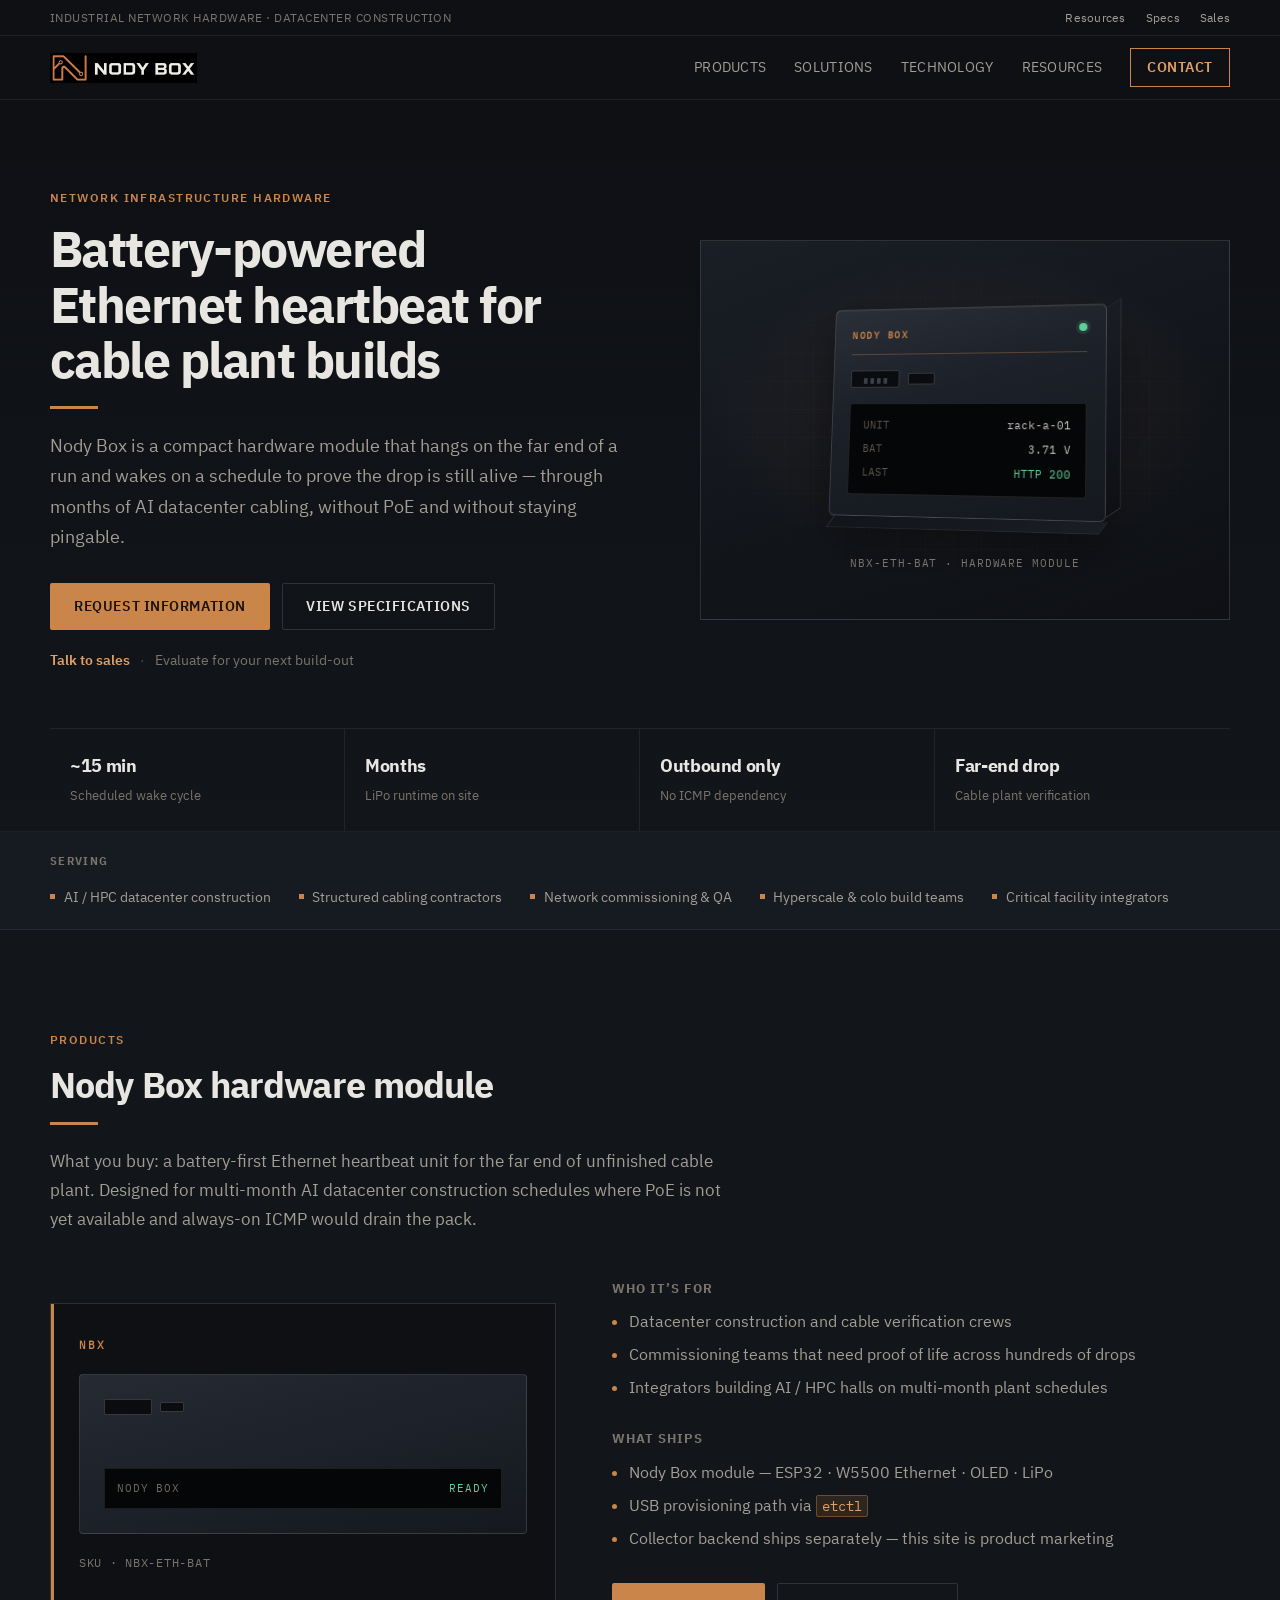
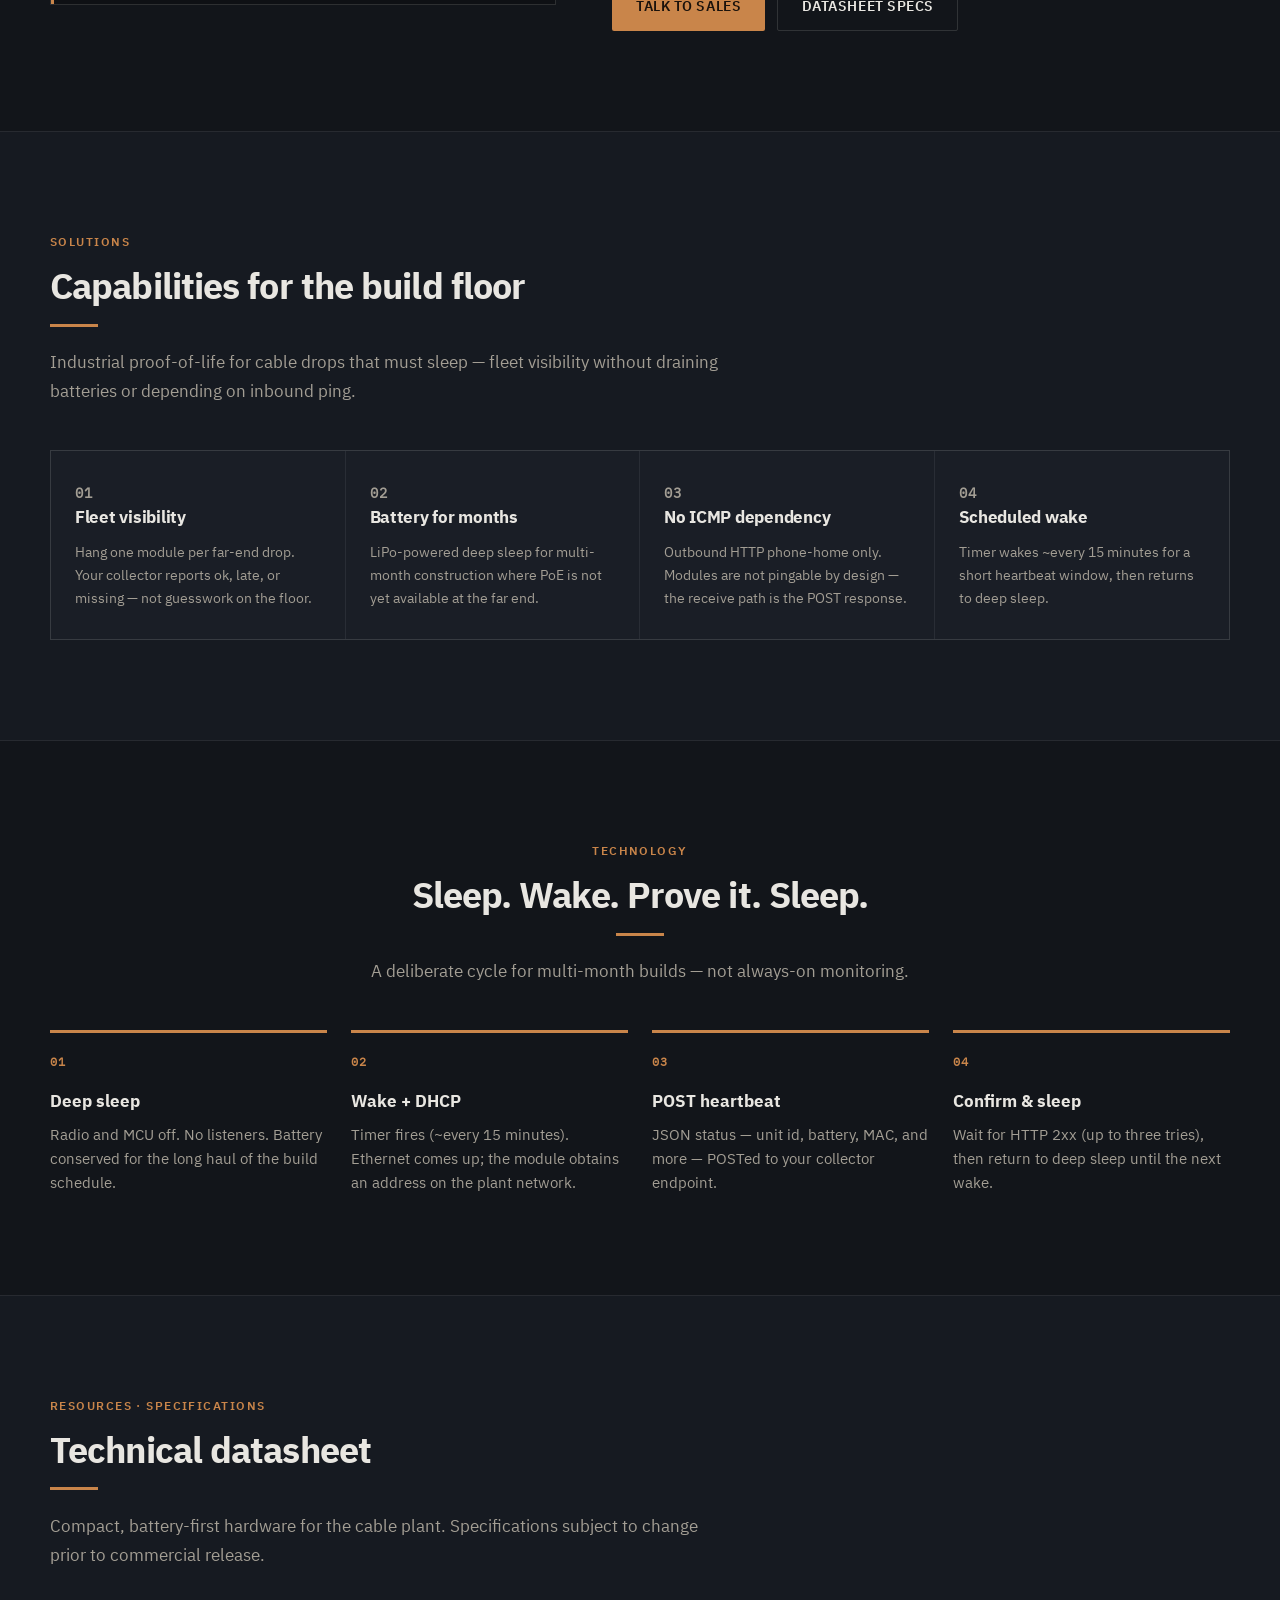
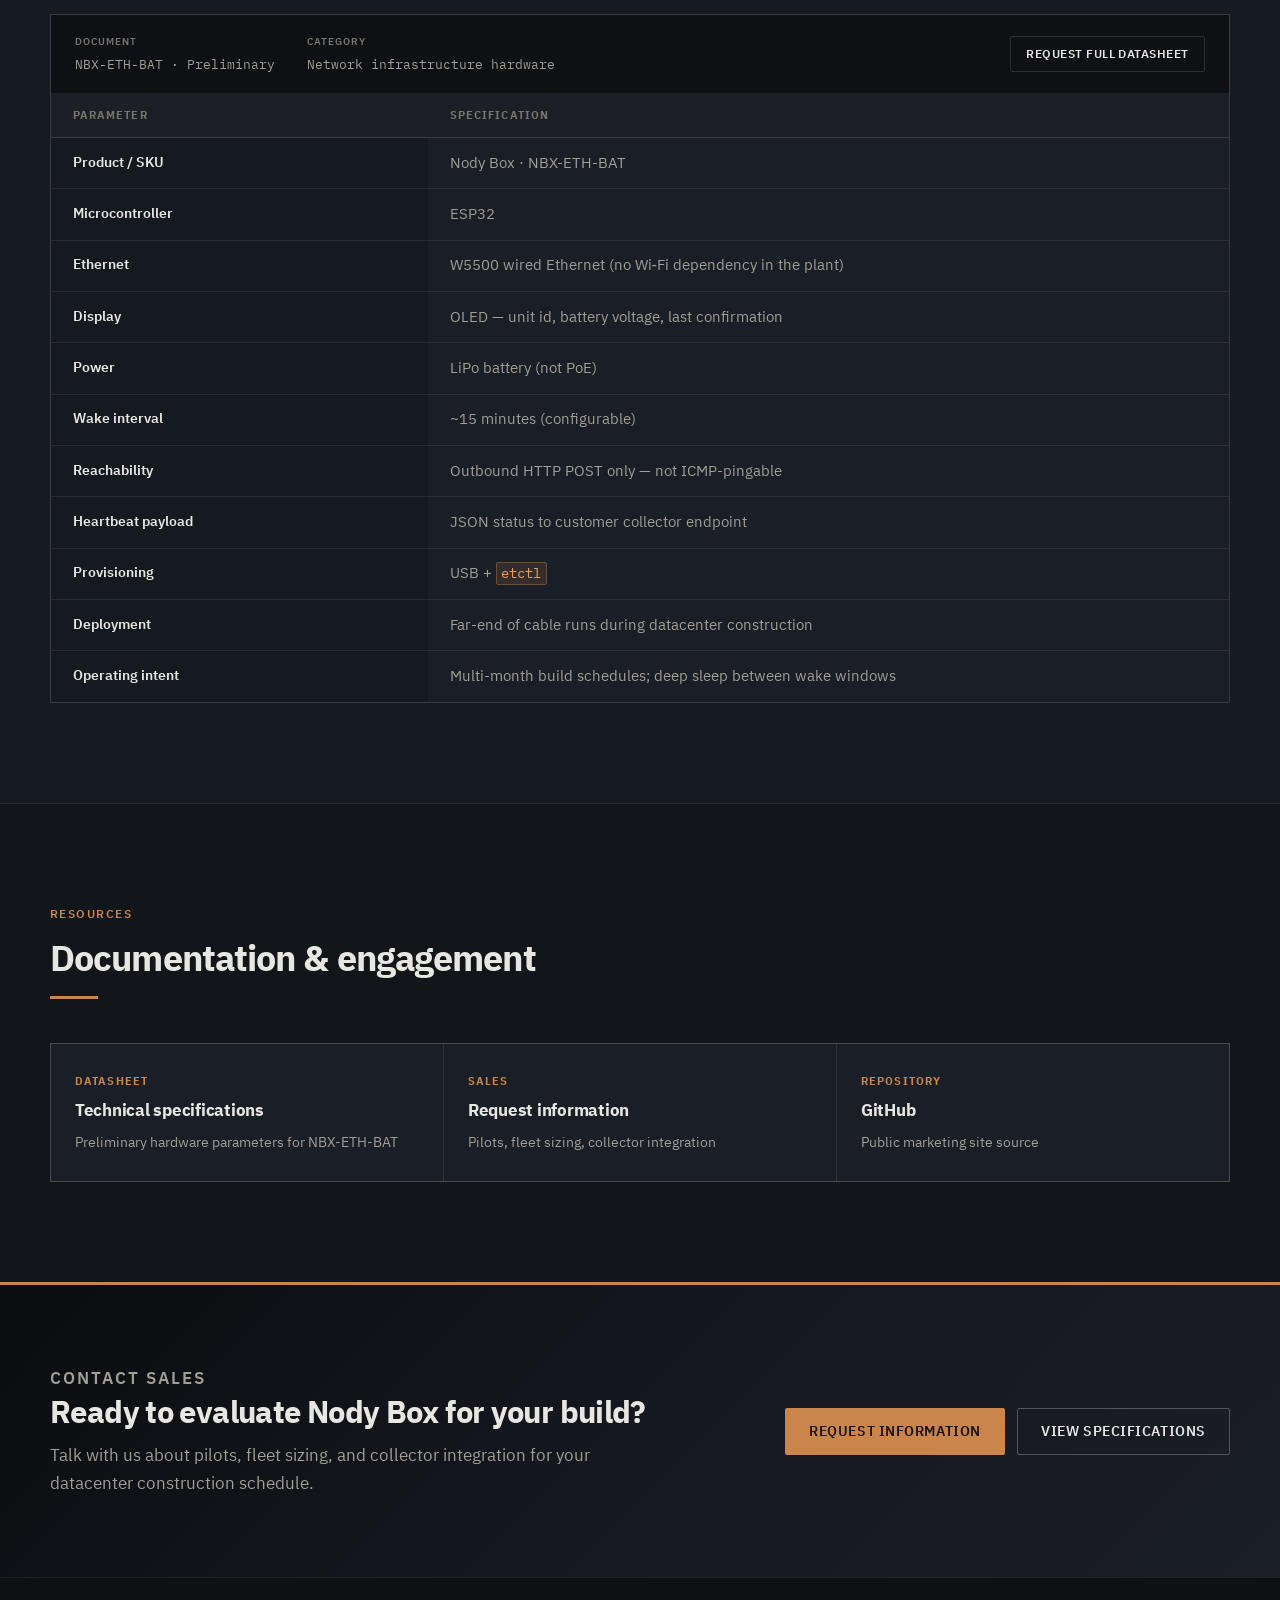
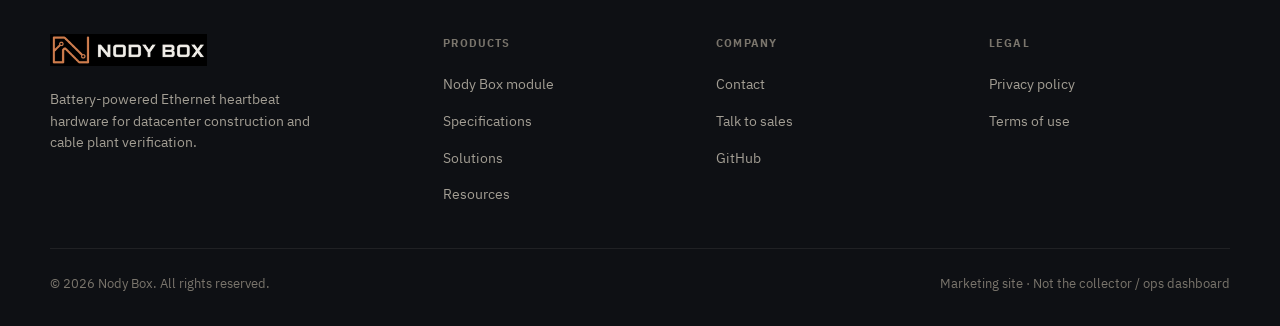
==== commit 3f4ed5c4: "Remove mobile app promises; website + device only Drop App Store / Google Play badges and companion-" ====
--- a/index.html
+++ b/index.html
@@ -19,7 +19,7 @@
       <p class="utility-left">Industrial network hardware · Datacenter construction</p>
       <ul class="utility-links">
         <li><a href="#resources">Resources</a></li>
-        <li><a href="#apps">Support</a></li>
+        <li><a href="#specs">Specs</a></li>
         <li><a href="mailto:hello@nodybox.example">Sales</a></li>
       </ul>
     </div>
@@ -177,7 +177,7 @@
             <h3>What ships</h3>
             <ul class="sku-bullets">
               <li>Nody Box module — ESP32 · W5500 Ethernet · OLED · LiPo</li>
-              <li>USB provisioning path (<code>etctl</code>); companion mobile apps forthcoming</li>
+              <li>USB provisioning path via <code>etctl</code></li>
               <li>Collector backend ships separately — this site is product marketing</li>
             </ul>
 
@@ -336,7 +336,7 @@
               </tr>
               <tr>
                 <th scope="row">Provisioning</th>
-                <td>USB + <code>etctl</code>; native iOS / Android companion apps forthcoming</td>
+                <td>USB + <code>etctl</code></td>
               </tr>
               <tr>
                 <th scope="row">Deployment</th>
@@ -380,44 +380,6 @@
       </div>
     </section>
 
-    <!-- Apps — secondary companions -->
-    <section id="apps" class="section section-apps">
-      <div class="wrap apps-layout">
-        <div class="apps-copy">
-          <p class="eyebrow">Companion software</p>
-          <h2>Field apps — coming soon</h2>
-          <div class="accent-rule" aria-hidden="true"></div>
-          <p class="section-lede">
-            The product is the hardware module. Native iOS and Android apps will support
-            field provisioning as companions — not the primary product identity.
-            USB + <code>etctl</code> remains the provisioning path today.
-          </p>
-        </div>
-        <div class="store-badges">
-          <div class="store-badge-card">
-            <div class="store-icon" aria-hidden="true">
-              <svg width="28" height="28" viewBox="0 0 24 24" fill="currentColor"><path d="M18.71 19.5c-.83 1.24-1.71 2.45-3.05 2.47-1.34.03-1.77-.79-3.29-.79-1.53 0-2 .77-3.27.82-1.31.05-2.3-1.32-3.14-2.53C4.25 17 2.94 12.45 4.7 9.39c.87-1.52 2.43-2.48 4.12-2.51 1.28-.02 2.5.87 3.29.87.78 0 2.26-1.07 3.81-.91.65.03 2.47.26 3.64 1.98-.09.06-2.17 1.28-2.15 3.81.03 3.02 2.65 4.03 2.68 4.04-.03.07-.42 1.44-1.38 2.83M13 3.5c.73-.83 1.94-1.46 2.94-1.5.13 1.17-.34 2.35-1.04 3.19-.69.85-1.83 1.51-2.95 1.42-.15-1.15.41-2.35 1.05-3.11z"/></svg>
-            </div>
-            <div>
-              <p class="store-platform">Download on the</p>
-              <p class="store-name">App Store</p>
-              <button type="button" class="btn btn-disabled btn-sm" disabled aria-disabled="true">Coming soon</button>
-            </div>
-          </div>
-          <div class="store-badge-card">
-            <div class="store-icon android" aria-hidden="true">
-              <svg width="28" height="28" viewBox="0 0 24 24" fill="currentColor"><path d="M17.6 9.48l1.84-3.18c.16-.31.04-.69-.26-.85-.29-.15-.65-.06-.83.22l-1.88 3.24A11.46 11.46 0 0 0 12 8.5c-1.55 0-3.01.3-4.37.91L5.75 5.67c-.18-.28-.54-.37-.83-.22-.3.16-.42.54-.26.85L6.5 9.48C3.92 11.05 2.2 13.8 2 17h20c-.2-3.2-1.92-5.95-4.4-7.52zM7.5 14.25a1 1 0 1 1 0-2 1 1 0 0 1 0 2zm9 0a1 1 0 1 1 0-2 1 1 0 0 1 0 2z"/></svg>
-            </div>
-            <div>
-              <p class="store-platform">Get it on</p>
-              <p class="store-name">Google Play</p>
-              <button type="button" class="btn btn-disabled btn-sm" disabled aria-disabled="true">Coming soon</button>
-            </div>
-          </div>
-        </div>
-      </div>
-    </section>
-
     <!-- CTA / Contact -->
     <section id="contact" class="cta-band">
       <div class="wrap cta-inner">
@@ -454,7 +416,7 @@
           <li><a href="#products">Nody Box module</a></li>
           <li><a href="#specs">Specifications</a></li>
           <li><a href="#solutions">Solutions</a></li>
-          <li><a href="#apps">Companion apps</a></li>
+          <li><a href="#resources">Resources</a></li>
         </ul>
       </nav>
 
--- a/styles.css
+++ b/styles.css
@@ -1120,76 +1120,6 @@
   line-height: 1.5;
 }
 
-/* ========== Apps (secondary) ========== */
-.section-apps {
-  background: var(--bg-panel);
-  border-block: 1px solid var(--border);
-  padding: clamp(3.25rem, 6vw, 4.5rem) 0;
-}
-
-.apps-layout {
-  display: grid;
-  grid-template-columns: 1.2fr 0.8fr;
-  gap: clamp(2rem, 4vw, 3rem);
-  align-items: center;
-}
-
-.apps-copy .section-lede {
-  max-width: 36rem;
-}
-
-.apps-copy h2 {
-  margin: 0 0 1rem;
-  font-size: clamp(1.45rem, 2.6vw, 1.85rem);
-  letter-spacing: -0.02em;
-  color: var(--text);
-}
-
-.store-badges {
-  display: grid;
-  gap: 0.85rem;
-}
-
-.store-badge-card {
-  display: flex;
-  gap: 1rem;
-  align-items: center;
-  padding: 1.15rem 1.25rem;
-  background: var(--bg-card);
-  border: 1px solid var(--border);
-}
-
-.store-icon {
-  flex: 0 0 auto;
-  width: 2.75rem;
-  height: 2.75rem;
-  display: grid;
-  place-items: center;
-  background: var(--bg-muted);
-  border: 1px solid var(--border);
-  color: var(--text);
-}
-
-.store-icon.android {
-  color: var(--copper-bright);
-}
-
-.store-platform {
-  margin: 0;
-  font-size: 0.65rem;
-  letter-spacing: 0.06em;
-  text-transform: uppercase;
-  color: var(--text-dim);
-  font-weight: 600;
-}
-
-.store-name {
-  margin: 0.1rem 0 0.55rem;
-  font-size: 1rem;
-  font-weight: 700;
-  color: var(--text);
-}
-
 /* ========== CTA ========== */
 .cta-band {
   padding: clamp(3.5rem, 7vw, 5rem) 0;
@@ -1346,7 +1276,6 @@
 @media (max-width: 1020px) {
   .hero-grid,
   .sku-layout,
-  .apps-layout,
   .footer-grid {
     grid-template-columns: 1fr;
   }
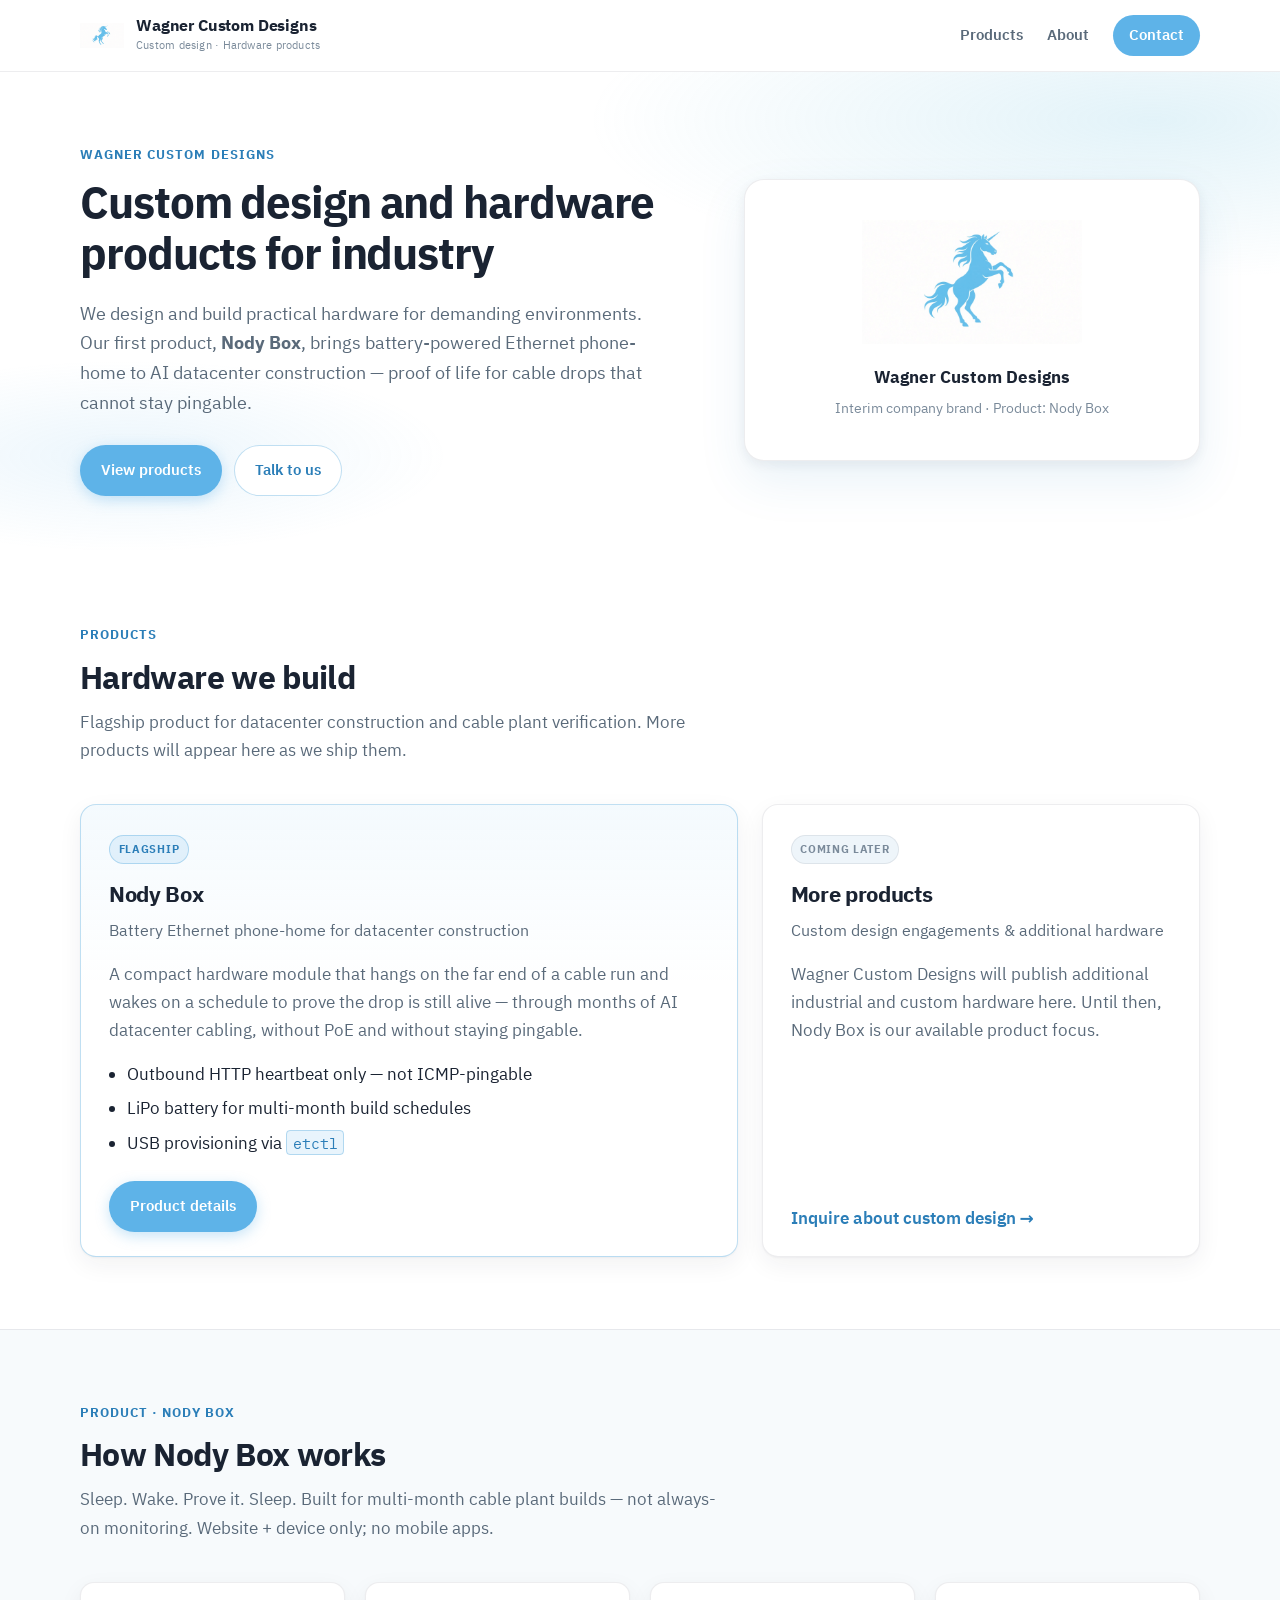
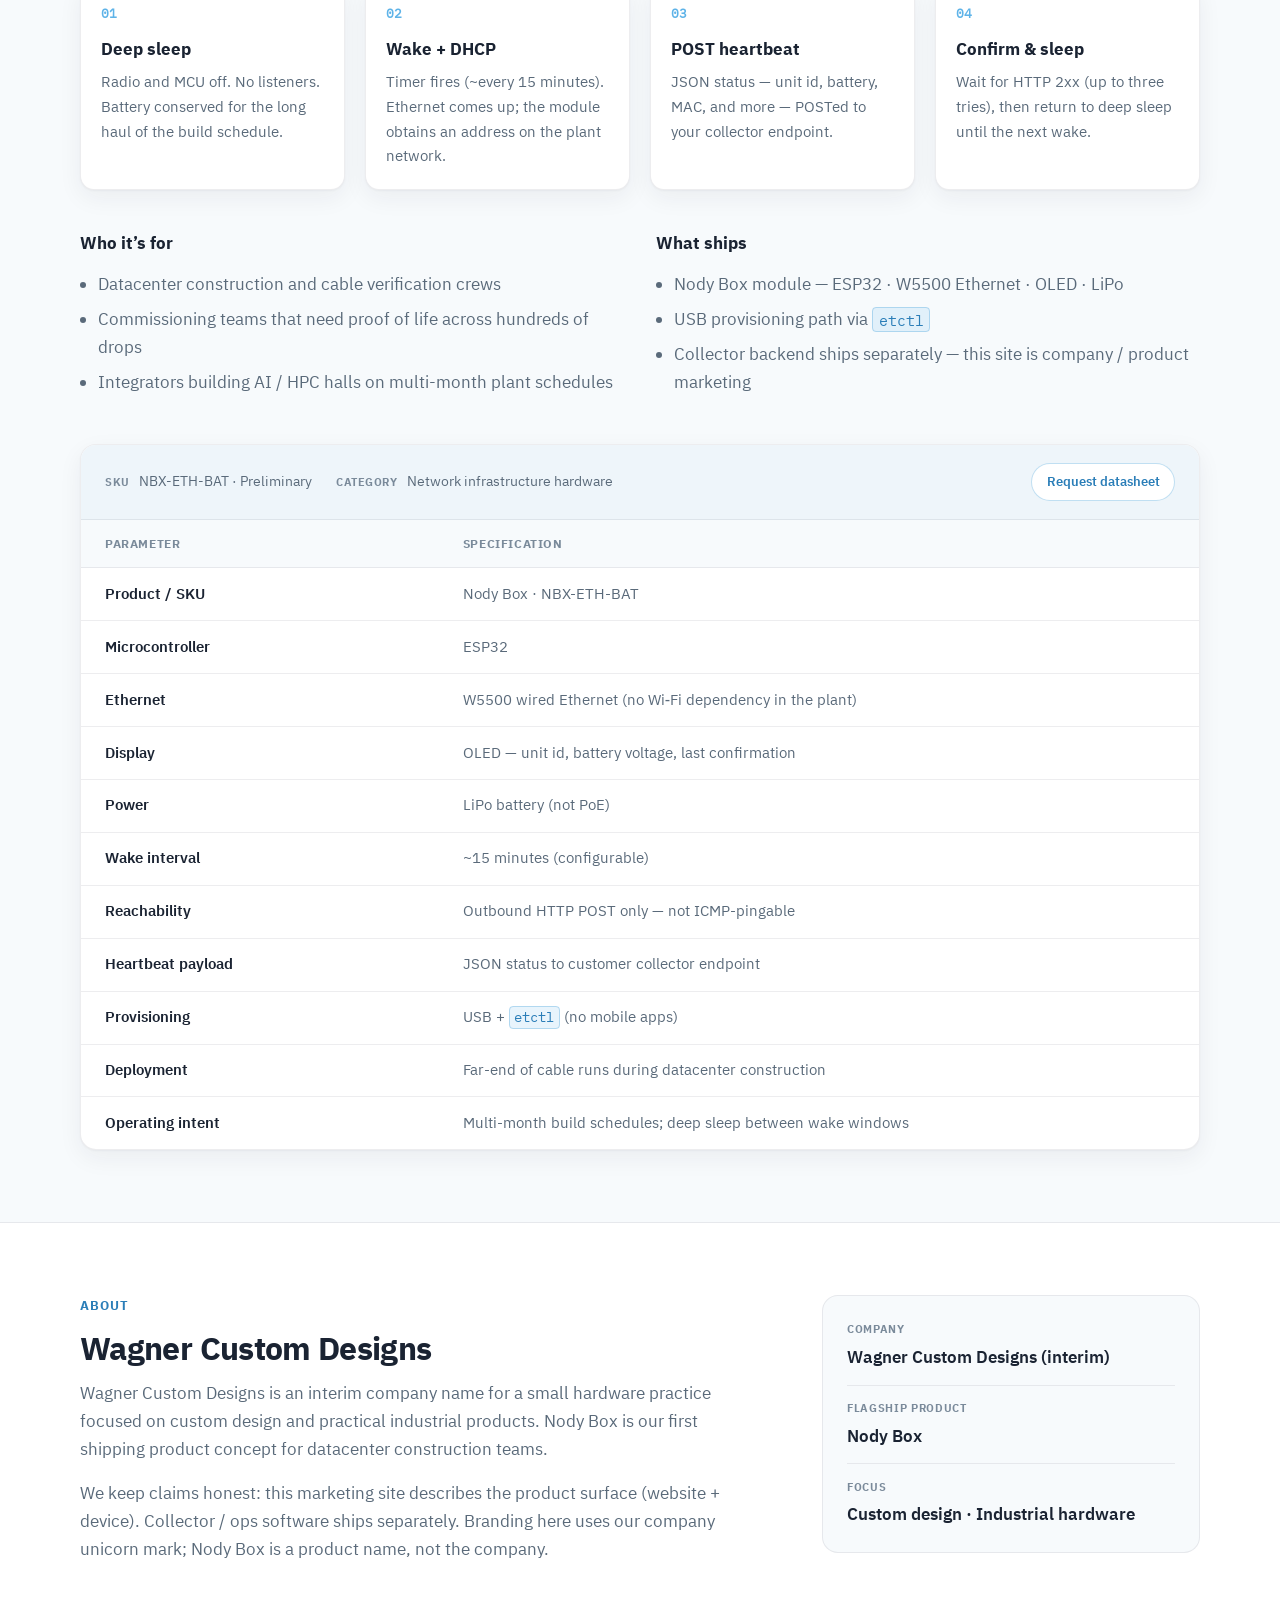
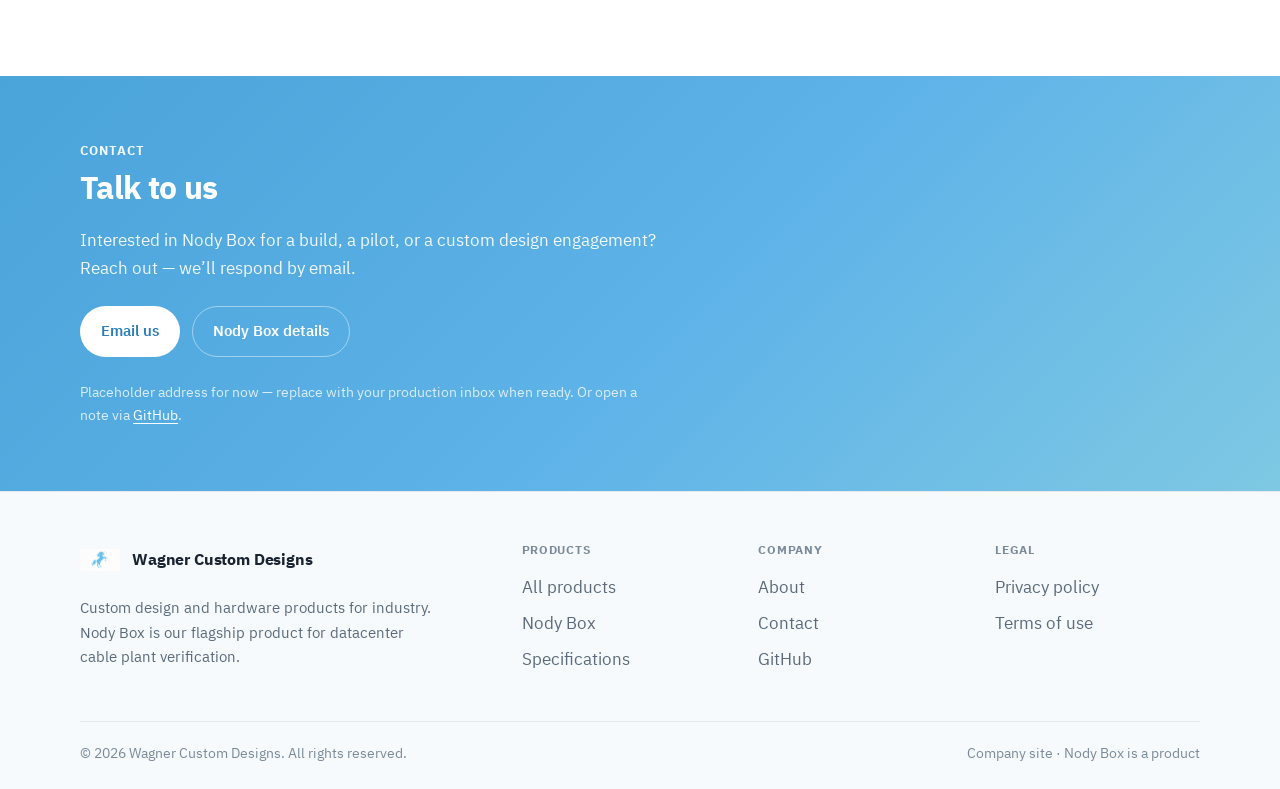
==== commit c4fd1e9e: "Rebuild as Wagner Custom Designs company site (ice/sky blue) Company homepage with unicorn mark and " ====
--- a/index.html
+++ b/index.html
@@ -3,32 +3,25 @@
 <head>
   <meta charset="utf-8" />
   <meta name="viewport" content="width=device-width, initial-scale=1" />
-  <meta name="description" content="Nody Box — battery-powered Ethernet heartbeat hardware for AI datacenter construction and cable plant verification. Proof of life for drops that cannot stay pingable." />
-  <meta name="theme-color" content="#0e1014" />
-  <title>Nody Box — Battery Ethernet Heartbeat Modules for Datacenter Construction</title>
+  <meta name="description" content="Wagner Custom Designs — custom design and hardware products for industry. Flagship product: Nody Box, battery-powered Ethernet phone-home for datacenter construction." />
+  <meta name="theme-color" content="#5EB3E8" />
+  <title>Wagner Custom Designs — Custom Design &amp; Hardware Products</title>
+  <link rel="icon" href="assets/wagner-unicorn-logo.png" type="image/png" sizes="any" />
   <link rel="icon" href="assets/favicon.svg" type="image/svg+xml" />
-  <link rel="icon" href="assets/nody-box-n.png" type="image/png" sizes="any" />
+  <link rel="apple-touch-icon" href="assets/wagner-unicorn-logo.png" />
   <link rel="stylesheet" href="styles.css" />
 </head>
 <body>
   <a class="skip-link" href="#main">Skip to content</a>
 
-  <!-- Utility bar -->
-  <div class="utility-bar">
-    <div class="wrap utility-inner">
-      <p class="utility-left">Industrial network hardware · Datacenter construction</p>
-      <ul class="utility-links">
-        <li><a href="#resources">Resources</a></li>
-        <li><a href="#specs">Specs</a></li>
-        <li><a href="mailto:hello@nodybox.example">Sales</a></li>
-      </ul>
-    </div>
-  </div>
-
   <header class="site-header" id="top">
     <div class="wrap header-inner">
-      <a class="brand" href="#top" aria-label="Nody Box home">
-        <img class="brand-lockup" src="assets/nody-box-logo-lockup.png" width="176" height="36" alt="Nody Box" />
+      <a class="brand" href="#top" aria-label="Wagner Custom Designs home">
+        <img class="brand-mark" src="assets/wagner-unicorn-logo.png" width="44" height="44" alt="" />
+        <span class="brand-wordmark">
+          <span class="brand-name">Wagner Custom Designs</span>
+          <span class="brand-sub">Custom design · Hardware products</span>
+        </span>
       </a>
 
       <button type="button" class="nav-toggle" id="nav-toggle" aria-expanded="false" aria-controls="primary-nav" aria-label="Open menu">
@@ -39,258 +32,156 @@
 
       <nav class="nav" id="primary-nav" aria-label="Primary">
         <a href="#products">Products</a>
-        <a href="#solutions">Solutions</a>
-        <a href="#technology">Technology</a>
-        <a href="#resources">Resources</a>
+        <a href="#about">About</a>
         <a href="#contact" class="nav-cta">Contact</a>
       </nav>
     </div>
   </header>
 
   <main id="main">
-    <!-- Hero: industrial hardware seller -->
+    <!-- Hero: company positioning -->
     <section class="hero" aria-labelledby="hero-heading">
       <div class="wrap hero-grid">
         <div class="hero-copy">
-          <p class="eyebrow">Network infrastructure hardware</p>
-          <h1 id="hero-heading">Battery-powered Ethernet heartbeat for cable plant builds</h1>
-          <div class="accent-rule" aria-hidden="true"></div>
+          <p class="eyebrow">Wagner Custom Designs</p>
+          <h1 id="hero-heading">Custom design and hardware products for industry</h1>
           <p class="lede">
-            Nody Box is a compact hardware module that hangs on the far end of a run and wakes
-            on a schedule to prove the drop is still alive — through months of AI datacenter
-            cabling, without PoE and without staying pingable.
+            We design and build practical hardware for demanding environments.
+            Our first product, <strong>Nody Box</strong>, brings battery-powered Ethernet
+            phone-home to AI datacenter construction — proof of life for cable drops
+            that cannot stay pingable.
           </p>
           <div class="hero-actions">
-            <a class="btn btn-primary" href="mailto:hello@nodybox.example">Request information</a>
-            <a class="btn btn-secondary" href="#specs">View specifications</a>
-          </div>
-          <p class="hero-sales">
-            <a href="mailto:hello@nodybox.example">Talk to sales</a>
-            <span aria-hidden="true">·</span>
-            Evaluate for your next build-out
-          </p>
+            <a class="btn btn-primary" href="#products">View products</a>
+            <a class="btn btn-secondary" href="#contact">Talk to us</a>
+          </div>
         </div>
 
         <div class="hero-visual" aria-hidden="true">
-          <div class="hw-stage">
-            <div class="hw-stage-grid"></div>
-            <div class="hw-module">
-              <div class="hw-module-face">
-                <div class="hw-badge">NODY BOX</div>
-                <div class="hw-ports">
-                  <div class="hw-port hw-rj45">
-                    <span></span><span></span><span></span><span></span>
-                  </div>
-                  <div class="hw-port hw-usb"></div>
-                </div>
-                <div class="hw-oled">
-                  <div class="hw-oled-line"><span>UNIT</span><span>rack-a-01</span></div>
-                  <div class="hw-oled-line"><span>BAT</span><span>3.71 V</span></div>
-                  <div class="hw-oled-line ok"><span>LAST</span><span>HTTP 200</span></div>
-                </div>
-                <div class="hw-status-led" title="Ready"></div>
-              </div>
-              <div class="hw-module-side"></div>
-              <div class="hw-module-base"></div>
-            </div>
-            <p class="hw-caption">NBX-ETH-BAT · Hardware module</p>
-          </div>
-        </div>
-      </div>
-
-      <div class="wrap hero-metrics">
-        <ul aria-label="Key product metrics">
-          <li>
-            <strong>~15 min</strong>
-            <span>Scheduled wake cycle</span>
-          </li>
-          <li>
-            <strong>Months</strong>
-            <span>LiPo runtime on site</span>
-          </li>
-          <li>
-            <strong>Outbound only</strong>
-            <span>No ICMP dependency</span>
-          </li>
-          <li>
-            <strong>Far-end drop</strong>
-            <span>Cable plant verification</span>
-          </li>
-        </ul>
-      </div>
-    </section>
-
-    <!-- Industry verticals -->
-    <section class="industries" aria-label="Industries served">
-      <div class="wrap industries-inner">
-        <p class="industries-label">Serving</p>
-        <ul class="industries-list">
-          <li>AI / HPC datacenter construction</li>
-          <li>Structured cabling contractors</li>
-          <li>Network commissioning &amp; QA</li>
-          <li>Hyperscale &amp; colo build teams</li>
-          <li>Critical facility integrators</li>
-        </ul>
-      </div>
-    </section>
-
-    <!-- Product SKU -->
+          <div class="hero-card">
+            <img class="hero-unicorn" src="assets/wagner-unicorn-logo.png" width="220" height="220" alt="" />
+            <p class="hero-card-label">Wagner Custom Designs</p>
+            <p class="hero-card-meta">Interim company brand · Product: Nody Box</p>
+          </div>
+        </div>
+      </div>
+    </section>
+
+    <!-- Products -->
     <section id="products" class="section">
       <div class="wrap">
         <header class="section-head">
           <p class="eyebrow">Products</p>
-          <h2>Nody Box hardware module</h2>
-          <div class="accent-rule" aria-hidden="true"></div>
+          <h2>Hardware we build</h2>
           <p class="section-lede">
-            What you buy: a battery-first Ethernet heartbeat unit for the far end of unfinished
-            cable plant. Designed for multi-month AI datacenter construction schedules where
-            PoE is not yet available and always-on ICMP would drain the pack.
+            Flagship product for datacenter construction and cable plant verification.
+            More products will appear here as we ship them.
           </p>
         </header>
 
-        <div class="sku-layout">
-          <div class="sku-visual" aria-hidden="true">
-            <div class="sku-plate">
-              <div class="sku-plate-mark">NBX</div>
-              <div class="sku-plate-body">
-                <div class="sku-plate-ports">
-                  <span class="sku-rj"></span>
-                  <span class="sku-usb"></span>
-                </div>
-                <div class="sku-plate-screen">
-                  <span class="sku-screen-brand">NODY BOX</span>
-                  <span class="sku-screen-ready">READY</span>
-                </div>
-              </div>
-              <p class="sku-plate-id">SKU · NBX-ETH-BAT</p>
-            </div>
-          </div>
-
-          <div class="sku-copy">
-            <h3>Who it’s for</h3>
-            <ul class="sku-bullets">
+        <div class="product-grid">
+          <article class="product-card product-card-flagship">
+            <div class="product-card-top">
+              <span class="product-badge">Flagship</span>
+              <h3>Nody Box</h3>
+              <p class="product-tagline">Battery Ethernet phone-home for datacenter construction</p>
+            </div>
+            <p>
+              A compact hardware module that hangs on the far end of a cable run and wakes
+              on a schedule to prove the drop is still alive — through months of AI datacenter
+              cabling, without PoE and without staying pingable.
+            </p>
+            <ul class="product-highlights">
+              <li>Outbound HTTP heartbeat only — not ICMP-pingable</li>
+              <li>LiPo battery for multi-month build schedules</li>
+              <li>USB provisioning via <code>etctl</code></li>
+            </ul>
+            <a class="btn btn-primary" href="#nody-box">Product details</a>
+          </article>
+
+          <article class="product-card product-card-placeholder" aria-label="Future products">
+            <div class="product-card-top">
+              <span class="product-badge muted">Coming later</span>
+              <h3>More products</h3>
+              <p class="product-tagline">Custom design engagements &amp; additional hardware</p>
+            </div>
+            <p>
+              Wagner Custom Designs will publish additional industrial and custom hardware
+              here. Until then, Nody Box is our available product focus.
+            </p>
+            <a class="text-link" href="#contact">Inquire about custom design →</a>
+          </article>
+        </div>
+      </div>
+    </section>
+
+    <!-- Nody Box product detail -->
+    <section id="nody-box" class="section section-soft">
+      <div class="wrap">
+        <header class="section-head">
+          <p class="eyebrow">Product · Nody Box</p>
+          <h2>How Nody Box works</h2>
+          <p class="section-lede">
+            Sleep. Wake. Prove it. Sleep. Built for multi-month cable plant builds —
+            not always-on monitoring. Website + device only; no mobile apps.
+          </p>
+        </header>
+
+        <ol class="steps">
+          <li>
+            <span class="step-num">01</span>
+            <div>
+              <h3>Deep sleep</h3>
+              <p>Radio and MCU off. No listeners. Battery conserved for the long haul of the build schedule.</p>
+            </div>
+          </li>
+          <li>
+            <span class="step-num">02</span>
+            <div>
+              <h3>Wake + DHCP</h3>
+              <p>Timer fires (~every 15 minutes). Ethernet comes up; the module obtains an address on the plant network.</p>
+            </div>
+          </li>
+          <li>
+            <span class="step-num">03</span>
+            <div>
+              <h3>POST heartbeat</h3>
+              <p>JSON status — unit id, battery, MAC, and more — POSTed to your collector endpoint.</p>
+            </div>
+          </li>
+          <li>
+            <span class="step-num">04</span>
+            <div>
+              <h3>Confirm &amp; sleep</h3>
+              <p>Wait for HTTP 2xx (up to three tries), then return to deep sleep until the next wake.</p>
+            </div>
+          </li>
+        </ol>
+
+        <div class="detail-split">
+          <div>
+            <h3 class="subhead">Who it’s for</h3>
+            <ul class="plain-list">
               <li>Datacenter construction and cable verification crews</li>
               <li>Commissioning teams that need proof of life across hundreds of drops</li>
               <li>Integrators building AI / HPC halls on multi-month plant schedules</li>
             </ul>
-
-            <h3>What ships</h3>
-            <ul class="sku-bullets">
+          </div>
+          <div>
+            <h3 class="subhead">What ships</h3>
+            <ul class="plain-list">
               <li>Nody Box module — ESP32 · W5500 Ethernet · OLED · LiPo</li>
               <li>USB provisioning path via <code>etctl</code></li>
-              <li>Collector backend ships separately — this site is product marketing</li>
+              <li>Collector backend ships separately — this site is company / product marketing</li>
             </ul>
-
-            <div class="sku-actions">
-              <a class="btn btn-primary" href="mailto:hello@nodybox.example">Talk to sales</a>
-              <a class="btn btn-secondary" href="#specs">Datasheet specs</a>
-            </div>
-          </div>
-        </div>
-      </div>
-    </section>
-
-    <!-- Solutions / capabilities -->
-    <section id="solutions" class="section section-muted">
-      <div class="wrap">
-        <header class="section-head">
-          <p class="eyebrow">Solutions</p>
-          <h2>Capabilities for the build floor</h2>
-          <div class="accent-rule" aria-hidden="true"></div>
-          <p class="section-lede">
-            Industrial proof-of-life for cable drops that must sleep — fleet visibility without
-            draining batteries or depending on inbound ping.
-          </p>
-        </header>
-
-        <div class="capability-band">
-          <article class="capability">
-            <p class="capability-num">01</p>
-            <h3>Fleet visibility</h3>
-            <p>Hang one module per far-end drop. Your collector reports ok, late, or missing — not guesswork on the floor.</p>
-          </article>
-          <article class="capability">
-            <p class="capability-num">02</p>
-            <h3>Battery for months</h3>
-            <p>LiPo-powered deep sleep for multi-month construction where PoE is not yet available at the far end.</p>
-          </article>
-          <article class="capability">
-            <p class="capability-num">03</p>
-            <h3>No ICMP dependency</h3>
-            <p>Outbound HTTP phone-home only. Modules are not pingable by design — the receive path is the POST response.</p>
-          </article>
-          <article class="capability">
-            <p class="capability-num">04</p>
-            <h3>Scheduled wake</h3>
-            <p>Timer wakes ~every 15 minutes for a short heartbeat window, then returns to deep sleep.</p>
-          </article>
-        </div>
-      </div>
-    </section>
-
-    <!-- Technology -->
-    <section id="technology" class="section">
-      <div class="wrap">
-        <header class="section-head center">
-          <p class="eyebrow">Technology</p>
-          <h2>Sleep. Wake. Prove it. Sleep.</h2>
-          <div class="accent-rule center" aria-hidden="true"></div>
-          <p class="section-lede">
-            A deliberate cycle for multi-month builds — not always-on monitoring.
-          </p>
-        </header>
-
-        <ol class="tech-steps">
-          <li>
-            <span class="tech-step-num">01</span>
-            <div>
-              <h3>Deep sleep</h3>
-              <p>Radio and MCU off. No listeners. Battery conserved for the long haul of the build schedule.</p>
-            </div>
-          </li>
-          <li>
-            <span class="tech-step-num">02</span>
-            <div>
-              <h3>Wake + DHCP</h3>
-              <p>Timer fires (~every 15 minutes). Ethernet comes up; the module obtains an address on the plant network.</p>
-            </div>
-          </li>
-          <li>
-            <span class="tech-step-num">03</span>
-            <div>
-              <h3>POST heartbeat</h3>
-              <p>JSON status — unit id, battery, MAC, and more — POSTed to your collector endpoint.</p>
-            </div>
-          </li>
-          <li>
-            <span class="tech-step-num">04</span>
-            <div>
-              <h3>Confirm &amp; sleep</h3>
-              <p>Wait for HTTP 2xx (up to three tries), then return to deep sleep until the next wake.</p>
-            </div>
-          </li>
-        </ol>
-      </div>
-    </section>
-
-    <!-- Specs — denser datasheet -->
-    <section id="specs" class="section section-muted">
-      <div class="wrap">
-        <header class="section-head">
-          <p class="eyebrow">Resources · Specifications</p>
-          <h2>Technical datasheet</h2>
-          <div class="accent-rule" aria-hidden="true"></div>
-          <p class="section-lede">
-            Compact, battery-first hardware for the cable plant. Specifications subject to change
-            prior to commercial release.
-          </p>
-        </header>
-
-        <div class="datasheet">
+          </div>
+        </div>
+
+        <div class="datasheet" id="specs">
           <div class="datasheet-meta">
-            <p><span>Document</span> NBX-ETH-BAT · Preliminary</p>
+            <p><span>SKU</span> NBX-ETH-BAT · Preliminary</p>
             <p><span>Category</span> Network infrastructure hardware</p>
-            <a class="btn btn-secondary btn-sm" href="mailto:hello@nodybox.example">Request full datasheet</a>
+            <a class="btn btn-secondary btn-sm" href="mailto:hello@wagnercustomdesigns.example?subject=Nody%20Box%20inquiry">Request datasheet</a>
           </div>
 
           <table class="specs-table">
@@ -336,7 +227,7 @@
               </tr>
               <tr>
                 <th scope="row">Provisioning</th>
-                <td>USB + <code>etctl</code></td>
+                <td>USB + <code>etctl</code> (no mobile apps)</td>
               </tr>
               <tr>
                 <th scope="row">Deployment</th>
@@ -352,49 +243,62 @@
       </div>
     </section>
 
-    <!-- Resources -->
-    <section id="resources" class="section">
-      <div class="wrap">
+    <!-- About -->
+    <section id="about" class="section">
+      <div class="wrap about-grid">
         <header class="section-head">
-          <p class="eyebrow">Resources</p>
-          <h2>Documentation &amp; engagement</h2>
-          <div class="accent-rule" aria-hidden="true"></div>
+          <p class="eyebrow">About</p>
+          <h2>Wagner Custom Designs</h2>
+          <p class="section-lede">
+            Wagner Custom Designs is an interim company name for a small hardware practice
+            focused on custom design and practical industrial products. Nody Box is our
+            first shipping product concept for datacenter construction teams.
+          </p>
+          <p class="section-lede">
+            We keep claims honest: this marketing site describes the product surface
+            (website + device). Collector / ops software ships separately. Branding here
+            uses our company unicorn mark; Nody Box is a product name, not the company.
+          </p>
         </header>
-        <div class="resource-row">
-          <a class="resource-card" href="#specs">
-            <span class="resource-type">Datasheet</span>
-            <strong>Technical specifications</strong>
-            <span class="resource-desc">Preliminary hardware parameters for NBX-ETH-BAT</span>
-          </a>
-          <a class="resource-card" href="mailto:hello@nodybox.example">
-            <span class="resource-type">Sales</span>
-            <strong>Request information</strong>
-            <span class="resource-desc">Pilots, fleet sizing, collector integration</span>
-          </a>
-          <a class="resource-card" href="https://github.com/roguespark-04/nody-box-web">
-            <span class="resource-type">Repository</span>
-            <strong>GitHub</strong>
-            <span class="resource-desc">Public marketing site source</span>
-          </a>
-        </div>
-      </div>
-    </section>
-
-    <!-- CTA / Contact -->
-    <section id="contact" class="cta-band">
+        <aside class="about-aside" aria-label="Company facts">
+          <dl>
+            <div>
+              <dt>Company</dt>
+              <dd>Wagner Custom Designs (interim)</dd>
+            </div>
+            <div>
+              <dt>Flagship product</dt>
+              <dd>Nody Box</dd>
+            </div>
+            <div>
+              <dt>Focus</dt>
+              <dd>Custom design · Industrial hardware</dd>
+            </div>
+          </dl>
+        </aside>
+      </div>
+    </section>
+
+    <!-- Contact -->
+    <section id="contact" class="section section-cta">
       <div class="wrap cta-inner">
         <div class="cta-copy">
-          <p class="eyebrow eyebrow-on-dark">Contact sales</p>
-          <h2>Ready to evaluate Nody Box for your build?</h2>
+          <p class="eyebrow eyebrow-light">Contact</p>
+          <h2>Talk to us</h2>
           <p>
-            Talk with us about pilots, fleet sizing, and collector integration for your
-            datacenter construction schedule.
+            Interested in Nody Box for a build, a pilot, or a custom design engagement?
+            Reach out — we’ll respond by email.
           </p>
         </div>
         <div class="cta-actions">
-          <a class="btn btn-primary" href="mailto:hello@nodybox.example">Request information</a>
-          <a class="btn btn-ghost" href="#specs">View specifications</a>
-        </div>
+          <a class="btn btn-on-blue" href="mailto:hello@wagnercustomdesigns.example?subject=Wagner%20Custom%20Designs%20inquiry">Email us</a>
+          <a class="btn btn-ghost-light" href="#nody-box">Nody Box details</a>
+        </div>
+        <p class="cta-note">
+          Placeholder address for now — replace with your production inbox when ready.
+          Or open a note via
+          <a href="https://github.com/roguespark-04/nody-box-web">GitHub</a>.
+        </p>
       </div>
     </section>
   </main>
@@ -402,29 +306,30 @@
   <footer class="site-footer">
     <div class="wrap footer-grid">
       <div class="footer-brand">
-        <a class="brand" href="#top" aria-label="Nody Box home">
-          <img class="brand-lockup" src="assets/nody-box-logo-lockup.png" width="176" height="36" alt="Nody Box" />
+        <a class="brand brand-footer" href="#top" aria-label="Wagner Custom Designs home">
+          <img class="brand-mark" src="assets/wagner-unicorn-logo.png" width="40" height="40" alt="" />
+          <span class="brand-name">Wagner Custom Designs</span>
         </a>
         <p class="footer-tagline">
-          Battery-powered Ethernet heartbeat hardware for datacenter construction and cable plant verification.
+          Custom design and hardware products for industry. Nody Box is our flagship
+          product for datacenter cable plant verification.
         </p>
       </div>
 
       <nav class="footer-col" aria-label="Products">
         <h3>Products</h3>
         <ul>
-          <li><a href="#products">Nody Box module</a></li>
+          <li><a href="#products">All products</a></li>
+          <li><a href="#nody-box">Nody Box</a></li>
           <li><a href="#specs">Specifications</a></li>
-          <li><a href="#solutions">Solutions</a></li>
-          <li><a href="#resources">Resources</a></li>
         </ul>
       </nav>
 
       <nav class="footer-col" aria-label="Company">
         <h3>Company</h3>
         <ul>
+          <li><a href="#about">About</a></li>
           <li><a href="#contact">Contact</a></li>
-          <li><a href="mailto:hello@nodybox.example">Talk to sales</a></li>
           <li><a href="https://github.com/roguespark-04/nody-box-web">GitHub</a></li>
         </ul>
       </nav>
@@ -438,8 +343,8 @@
       </nav>
     </div>
     <div class="wrap footer-bottom">
-      <p>© 2026 Nody Box. All rights reserved.</p>
-      <p class="footer-meta">Marketing site · Not the collector / ops dashboard</p>
+      <p>© 2026 Wagner Custom Designs. All rights reserved.</p>
+      <p class="footer-meta">Company site · Nody Box is a product</p>
     </div>
   </footer>
 
--- a/styles.css
+++ b/styles.css
@@ -1,4 +1,4 @@
-/* Self-hosted IBM Plex — brand alignment */
+/* Self-hosted IBM Plex */
 @font-face {
   font-family: "IBM Plex Sans";
   font-style: normal;
@@ -28,45 +28,40 @@
   src: url("assets/fonts/plex-mono-400.woff2") format("woff2");
 }
 
-/* Nody Box — commercial industrial seller
-   Harris / Applied Digital / Siemens / Keysight energy
-   Charcoal + copper; hardware-first, not SaaS */
+/* Wagner Custom Designs — white + ice/sky blue commercial company site */
 
 :root {
-  --bg: #12151a;
-  --bg-soft: #161a21;
-  --bg-muted: #1c1f26;
-  --bg-elevated: #1e232c;
-  --bg-card: #1a1e26;
-  --bg-panel: #0e1014;
-  --bg-near-black: #0a0c0f;
-
-  --text: #e8e6e1;
-  --text-muted: #a39e94;
-  --text-dim: #7a756c;
-  --text-on-copper: #1a120c;
-
-  --copper: #c9854a;
-  --copper-bright: #e0a066;
-  --copper-deep: #a66a35;
-  --copper-soft: rgba(201, 133, 74, 0.14);
-  --copper-softer: rgba(201, 133, 74, 0.07);
-
-  --signal: #5ecf9a;
-  --signal-soft: rgba(94, 207, 154, 0.14);
-
-  --border: rgba(232, 230, 225, 0.08);
-  --border-strong: rgba(232, 230, 225, 0.14);
-  --copper-border: rgba(201, 133, 74, 0.4);
+  --bg: #ffffff;
+  --bg-soft: #f7fafc;
+  --bg-muted: #eef5fa;
+  --bg-elevated: #ffffff;
+  --bg-card: #ffffff;
+
+  --text: #1a2332;
+  --text-muted: #5a6a7a;
+  --text-dim: #7a8a9a;
+  --text-on-sky: #ffffff;
+
+  --sky: #5eb3e8;
+  --sky-bright: #7ec8e3;
+  --sky-deep: #4aa3d9;
+  --sky-ink: #2b7eb8;
+  --sky-soft: rgba(94, 179, 232, 0.14);
+  --sky-softer: rgba(94, 179, 232, 0.07);
+  --sky-border: rgba(74, 163, 217, 0.35);
+
+  --border: rgba(26, 35, 50, 0.08);
+  --border-strong: rgba(26, 35, 50, 0.14);
 
   --font: "IBM Plex Sans", "Segoe UI", system-ui, -apple-system, sans-serif;
   --font-mono: "IBM Plex Mono", "SF Mono", ui-monospace, Menlo, Consolas, monospace;
-  --radius: 4px;
-  --radius-sm: 2px;
-  --header-h: 64px;
-  --utility-h: 36px;
-  --max: 1180px;
+  --radius: 10px;
+  --radius-sm: 6px;
+  --header-h: 72px;
+  --max: 1120px;
   --ease: cubic-bezier(0.22, 1, 0.36, 1);
+  --shadow: 0 1px 2px rgba(26, 35, 50, 0.04), 0 8px 24px rgba(26, 35, 50, 0.06);
+  --shadow-lg: 0 4px 12px rgba(26, 35, 50, 0.06), 0 20px 48px rgba(43, 126, 184, 0.1);
 }
 
 *,
@@ -77,7 +72,7 @@
 
 html {
   scroll-behavior: smooth;
-  scroll-padding-top: calc(var(--header-h) + var(--utility-h) + 12px);
+  scroll-padding-top: calc(var(--header-h) + 16px);
 }
 
 body {
@@ -98,30 +93,29 @@
 }
 
 a {
-  color: var(--copper-bright);
+  color: var(--sky-ink);
   text-decoration-thickness: 1px;
   text-underline-offset: 0.18em;
 }
 
 a:hover {
-  color: var(--copper);
+  color: var(--sky-deep);
 }
 
 a:focus-visible,
-button:focus-visible,
-input:focus-visible {
-  outline: 2px solid var(--copper);
+button:focus-visible {
+  outline: 2px solid var(--sky);
   outline-offset: 2px;
 }
 
 code {
   font-family: var(--font-mono);
   font-size: 0.9em;
-  color: var(--copper-bright);
-  background: var(--copper-soft);
+  color: var(--sky-ink);
+  background: var(--sky-soft);
   padding: 0.1em 0.35em;
-  border-radius: 2px;
-  border: 1px solid var(--copper-border);
+  border-radius: 4px;
+  border: 1px solid var(--sky-border);
 }
 
 .wrap {
@@ -134,8 +128,8 @@
   left: 1rem;
   top: -100px;
   z-index: 1000;
-  background: var(--copper);
-  color: var(--text-on-copper);
+  background: var(--sky);
+  color: var(--text-on-sky);
   padding: 0.65rem 1.1rem;
   border-radius: var(--radius-sm);
   font-weight: 600;
@@ -158,58 +152,14 @@
   border: 0;
 }
 
-/* ========== Utility bar ========== */
-.utility-bar {
-  background: var(--bg-panel);
-  border-bottom: 1px solid var(--border);
-  font-size: 0.75rem;
-  color: var(--text-dim);
-  height: var(--utility-h);
-}
-
-.utility-inner {
-  height: 100%;
-  display: flex;
-  align-items: center;
-  justify-content: space-between;
-  gap: 1rem;
-}
-
-.utility-left {
-  margin: 0;
-  letter-spacing: 0.04em;
-  text-transform: uppercase;
-  font-weight: 500;
-}
-
-.utility-links {
-  list-style: none;
-  margin: 0;
-  padding: 0;
-  display: flex;
-  gap: 1.25rem;
-}
-
-.utility-links a {
-  color: var(--text-muted);
-  text-decoration: none;
-  font-weight: 500;
-  letter-spacing: 0.02em;
-}
-
-.utility-links a:hover {
-  color: var(--copper-bright);
-}
-
 /* ========== Header ========== */
 .site-header {
   position: sticky;
   top: 0;
   z-index: 100;
   height: var(--header-h);
-  background: rgba(14, 16, 20, 0.94);
+  background: rgba(255, 255, 255, 0.92);
   backdrop-filter: blur(12px);
-  -webkit-backdrop-filter: blur(12px);
   border-bottom: 1px solid var(--border);
 }
 
@@ -222,66 +172,77 @@
 }
 
 .brand {
-  display: inline-flex;
+  display: flex;
   align-items: center;
+  gap: 0.75rem;
+  text-decoration: none;
+  color: inherit;
+  min-width: 0;
+}
+
+.brand:hover {
+  color: inherit;
+}
+
+.brand-mark {
+  width: 44px;
+  height: 44px;
+  object-fit: contain;
+  flex-shrink: 0;
+}
+
+.brand-wordmark {
+  display: flex;
+  flex-direction: column;
+  gap: 0.05rem;
+  min-width: 0;
+}
+
+.brand-name {
+  font-weight: 700;
+  font-size: 1rem;
+  letter-spacing: -0.01em;
   color: var(--text);
-  text-decoration: none;
-  line-height: 0;
-}
-
-.brand:hover {
-  color: var(--text);
-  opacity: 0.92;
-}
-
-.brand-lockup {
-  display: block;
-  height: 30px;
-  width: auto;
-  max-width: min(200px, 52vw);
-}
-
-.footer-brand .brand-lockup {
-  height: 32px;
-  max-width: 220px;
+  line-height: 1.2;
+}
+
+.brand-sub {
+  font-size: 0.7rem;
+  color: var(--text-dim);
+  letter-spacing: 0.02em;
+  white-space: nowrap;
+  overflow: hidden;
+  text-overflow: ellipsis;
 }
 
 .nav {
   display: flex;
   align-items: center;
-  gap: 0.15rem 1.75rem;
+  gap: 0.25rem 1.5rem;
 }
 
 .nav a {
   color: var(--text-muted);
   text-decoration: none;
-  font-size: 0.875rem;
-  font-weight: 500;
-  letter-spacing: 0.02em;
-  text-transform: uppercase;
-  transition: color 0.15s var(--ease);
-}
-
-.nav a:hover,
-.nav a:focus-visible {
-  color: var(--text);
+  font-weight: 600;
+  font-size: 0.9375rem;
+}
+
+.nav a:hover {
+  color: var(--sky-ink);
 }
 
 .nav-cta {
-  padding: 0.45rem 1rem !important;
-  border: 1px solid var(--copper) !important;
-  background: transparent;
-  color: var(--copper-bright) !important;
+  background: var(--sky);
+  color: var(--text-on-sky) !important;
+  padding: 0.5rem 1rem;
+  border-radius: 999px;
   font-weight: 600 !important;
-  text-transform: uppercase !important;
-  letter-spacing: 0.04em !important;
-}
-
-.nav-cta:hover,
-.nav-cta:focus-visible {
-  background: var(--copper) !important;
-  color: var(--text-on-copper) !important;
-  border-color: var(--copper) !important;
+}
+
+.nav-cta:hover {
+  background: var(--sky-deep);
+  color: var(--text-on-sky) !important;
 }
 
 .nav-toggle {
@@ -289,12 +250,12 @@
   flex-direction: column;
   justify-content: center;
   gap: 5px;
-  width: 2.5rem;
-  height: 2.5rem;
-  padding: 0.5rem;
-  border: 1px solid var(--border-strong);
+  width: 44px;
+  height: 44px;
+  padding: 10px;
+  border: 1px solid var(--border);
   border-radius: var(--radius-sm);
-  background: var(--bg-elevated);
+  background: var(--bg);
   cursor: pointer;
 }
 
@@ -304,43 +265,6 @@
   width: 100%;
   background: var(--text);
   border-radius: 1px;
-  transition: transform 0.2s var(--ease), opacity 0.2s var(--ease);
-}
-
-.nav-toggle[aria-expanded="true"] .nav-toggle-bar:nth-child(1) {
-  transform: translateY(7px) rotate(45deg);
-}
-.nav-toggle[aria-expanded="true"] .nav-toggle-bar:nth-child(2) {
-  opacity: 0;
-}
-.nav-toggle[aria-expanded="true"] .nav-toggle-bar:nth-child(3) {
-  transform: translateY(-7px) rotate(-45deg);
-}
-
-/* ========== Typography helpers ========== */
-.eyebrow {
-  display: block;
-  margin: 0 0 0.85rem;
-  color: var(--copper);
-  font-size: 0.75rem;
-  font-weight: 600;
-  letter-spacing: 0.12em;
-  text-transform: uppercase;
-}
-
-.eyebrow-on-dark {
-  color: var(--copper-bright);
-}
-
-.accent-rule {
-  width: 48px;
-  height: 3px;
-  margin: 0 0 1.35rem;
-  background: var(--copper);
-}
-
-.accent-rule.center {
-  margin-inline: auto;
 }
 
 /* ========== Buttons ========== */
@@ -349,679 +273,361 @@
   align-items: center;
   justify-content: center;
   gap: 0.4rem;
-  min-height: 2.875rem;
-  padding: 0.7rem 1.45rem;
-  border-radius: var(--radius-sm);
+  padding: 0.75rem 1.25rem;
+  border-radius: 999px;
+  font-weight: 600;
+  font-size: 0.9375rem;
+  text-decoration: none;
   border: 1px solid transparent;
-  font: inherit;
-  font-size: 0.875rem;
+  transition: background 0.2s var(--ease), color 0.2s var(--ease), border-color 0.2s var(--ease), box-shadow 0.2s var(--ease);
+  cursor: pointer;
+}
+
+.btn-primary {
+  background: var(--sky);
+  color: var(--text-on-sky);
+  box-shadow: 0 4px 14px rgba(94, 179, 232, 0.35);
+}
+
+.btn-primary:hover {
+  background: var(--sky-deep);
+  color: var(--text-on-sky);
+}
+
+.btn-secondary {
+  background: var(--bg);
+  color: var(--sky-ink);
+  border-color: var(--sky-border);
+}
+
+.btn-secondary:hover {
+  background: var(--sky-softer);
+  color: var(--sky-ink);
+  border-color: var(--sky);
+}
+
+.btn-sm {
+  padding: 0.45rem 0.9rem;
+  font-size: 0.8125rem;
+}
+
+.btn-on-blue {
+  background: #fff;
+  color: var(--sky-ink);
+}
+
+.btn-on-blue:hover {
+  background: var(--bg-soft);
+  color: var(--sky-ink);
+}
+
+.btn-ghost-light {
+  background: transparent;
+  color: #fff;
+  border-color: rgba(255, 255, 255, 0.45);
+}
+
+.btn-ghost-light:hover {
+  background: rgba(255, 255, 255, 0.12);
+  color: #fff;
+}
+
+.text-link {
   font-weight: 600;
-  letter-spacing: 0.04em;
-  text-transform: uppercase;
-  cursor: pointer;
   text-decoration: none;
-  transition: background 0.2s var(--ease), border-color 0.2s var(--ease),
-    color 0.2s var(--ease), box-shadow 0.2s var(--ease);
-}
-
-.btn-sm {
-  min-height: 2.25rem;
-  padding: 0.45rem 0.95rem;
-  font-size: 0.75rem;
-}
-
-.btn-primary {
-  background: var(--copper);
-  color: var(--text-on-copper);
-}
-
-.btn-primary:hover {
-  background: var(--copper-bright);
-  color: var(--text-on-copper);
-}
-
-.btn-secondary {
-  background: transparent;
-  border-color: var(--border-strong);
-  color: var(--text);
-}
-
-.btn-secondary:hover {
-  border-color: var(--copper);
-  color: var(--copper-bright);
-}
-
-.btn-ghost {
-  background: transparent;
-  border-color: rgba(232, 230, 225, 0.28);
-  color: var(--text);
-}
-
-.btn-ghost:hover {
-  border-color: rgba(232, 230, 225, 0.5);
-  background: rgba(232, 230, 225, 0.04);
-  color: var(--text);
-}
-
-.btn-disabled,
-.btn:disabled {
-  background: var(--bg-muted);
-  color: var(--text-dim);
-  border: 1px solid var(--border);
-  cursor: not-allowed;
-  text-transform: none;
-  letter-spacing: 0.02em;
+  color: var(--sky-ink);
+}
+
+.text-link:hover {
+  color: var(--sky-deep);
 }
 
 /* ========== Hero ========== */
 .hero {
-  padding: clamp(3.5rem, 7vw, 5.5rem) 0 0;
+  padding: 4.5rem 0 3.5rem;
   background:
-    linear-gradient(180deg, var(--bg-panel) 0%, var(--bg) 100%);
-  border-bottom: 1px solid var(--border);
+    radial-gradient(ellipse 80% 60% at 90% 10%, rgba(126, 200, 227, 0.22), transparent 55%),
+    radial-gradient(ellipse 50% 40% at 10% 80%, rgba(94, 179, 232, 0.12), transparent 50%),
+    var(--bg);
 }
 
 .hero-grid {
   display: grid;
-  grid-template-columns: 1.05fr 0.95fr;
-  gap: clamp(2.5rem, 5vw, 4rem);
+  grid-template-columns: 1.15fr 0.85fr;
+  gap: 3rem;
   align-items: center;
-  padding-bottom: clamp(2.5rem, 5vw, 3.5rem);
+}
+
+.eyebrow {
+  margin: 0 0 0.75rem;
+  font-size: 0.8125rem;
+  font-weight: 700;
+  letter-spacing: 0.08em;
+  text-transform: uppercase;
+  color: var(--sky-ink);
+}
+
+.eyebrow-light {
+  color: rgba(255, 255, 255, 0.85);
 }
 
 .hero h1 {
-  margin: 0 0 1.15rem;
-  font-size: clamp(2.15rem, 4.4vw, 3.15rem);
-  line-height: 1.1;
-  letter-spacing: -0.03em;
+  margin: 0 0 1.25rem;
+  font-size: clamp(2rem, 4vw, 2.75rem);
+  line-height: 1.15;
+  letter-spacing: -0.025em;
   font-weight: 700;
   color: var(--text);
-  max-width: 18ch;
 }
 
 .lede {
-  margin: 0 0 1.85rem;
-  max-width: 38rem;
-  color: var(--text-muted);
+  margin: 0 0 1.75rem;
   font-size: 1.125rem;
-  line-height: 1.7;
+  color: var(--text-muted);
+  max-width: 36rem;
 }
 
 .hero-actions {
   display: flex;
   flex-wrap: wrap;
   gap: 0.75rem;
-  margin-bottom: 1.15rem;
-}
-
-.hero-sales {
-  margin: 0;
+}
+
+.hero-card {
+  background: var(--bg);
+  border: 1px solid var(--border);
+  border-radius: 20px;
+  padding: 2.5rem 2rem;
+  text-align: center;
+  box-shadow: var(--shadow-lg);
+}
+
+.hero-unicorn {
+  margin: 0 auto 1.25rem;
+  width: min(220px, 70%);
+  height: auto;
+}
+
+.hero-card-label {
+  margin: 0;
+  font-weight: 700;
+  font-size: 1.05rem;
+  color: var(--text);
+}
+
+.hero-card-meta {
+  margin: 0.35rem 0 0;
   font-size: 0.875rem;
   color: var(--text-dim);
 }
 
-.hero-sales a {
-  font-weight: 600;
-  text-decoration: none;
-  color: var(--copper-bright);
-}
-
-.hero-sales a:hover {
-  color: var(--copper);
-}
-
-.hero-sales span {
-  margin: 0 0.45rem;
-  opacity: 0.5;
-}
-
-/* Hardware stage — geometric product photography placeholder */
-.hero-visual {
-  position: relative;
-}
-
-.hw-stage {
-  position: relative;
-  min-height: 380px;
-  padding: 2.5rem 2rem 1.75rem;
+/* ========== Sections ========== */
+.section {
+  padding: 4.5rem 0;
+}
+
+.section-soft {
+  background: var(--bg-soft);
+  border-block: 1px solid var(--border);
+}
+
+.section-head {
+  margin-bottom: 2.5rem;
+  max-width: 40rem;
+}
+
+.section-head h2 {
+  margin: 0 0 0.75rem;
+  font-size: clamp(1.6rem, 3vw, 2rem);
+  letter-spacing: -0.02em;
+  line-height: 1.2;
+}
+
+.section-lede {
+  margin: 0;
+  color: var(--text-muted);
+  font-size: 1.0625rem;
+}
+
+.section-lede + .section-lede {
+  margin-top: 1rem;
+}
+
+.subhead {
+  margin: 0 0 0.75rem;
+  font-size: 1.05rem;
+}
+
+/* ========== Product cards ========== */
+.product-grid {
+  display: grid;
+  grid-template-columns: 1.2fr 0.8fr;
+  gap: 1.5rem;
+}
+
+.product-card {
+  background: var(--bg-card);
+  border: 1px solid var(--border);
+  border-radius: 16px;
+  padding: 1.75rem 1.75rem 1.5rem;
+  box-shadow: var(--shadow);
+}
+
+.product-card-flagship {
+  border-color: var(--sky-border);
   background:
-    radial-gradient(ellipse 70% 60% at 50% 45%, rgba(201, 133, 74, 0.09), transparent 70%),
-    linear-gradient(160deg, #1a1e26 0%, #12151a 55%, #0e1014 100%);
-  border: 1px solid var(--border-strong);
-  overflow: hidden;
-}
-
-.hw-stage-grid {
-  position: absolute;
-  inset: 0;
-  background-image:
-    linear-gradient(rgba(232, 230, 225, 0.03) 1px, transparent 1px),
-    linear-gradient(90deg, rgba(232, 230, 225, 0.03) 1px, transparent 1px);
-  background-size: 28px 28px;
-  mask-image: radial-gradient(ellipse 80% 70% at 50% 50%, black 20%, transparent 75%);
-  pointer-events: none;
-}
-
-.hw-module {
-  position: relative;
-  z-index: 1;
-  width: min(280px, 100%);
-  margin: 1.5rem auto 0;
-  transform: perspective(900px) rotateY(-12deg) rotateX(6deg);
-  transform-style: preserve-3d;
-}
-
-.hw-module-face {
-  position: relative;
-  background: linear-gradient(165deg, #2a2f38 0%, #1c2028 40%, #15181f 100%);
-  border: 1px solid rgba(232, 230, 225, 0.16);
-  border-radius: 6px;
-  padding: 1.15rem 1.15rem 1.35rem;
-  box-shadow:
-    0 24px 48px rgba(0, 0, 0, 0.45),
-    inset 0 1px 0 rgba(255, 255, 255, 0.06);
-}
-
-.hw-module-side {
-  position: absolute;
-  top: 4px;
-  right: -14px;
-  width: 14px;
-  height: calc(100% - 8px);
-  background: linear-gradient(180deg, #1a1d24, #0e1014);
-  border: 1px solid rgba(232, 230, 225, 0.1);
-  border-left: 0;
-  transform: skewY(-35deg);
-  transform-origin: left top;
-}
-
-.hw-module-base {
-  position: absolute;
-  left: 6px;
-  bottom: -12px;
-  width: calc(100% - 4px);
-  height: 12px;
-  background: linear-gradient(90deg, #12151a, #1a1d24);
-  border: 1px solid rgba(232, 230, 225, 0.08);
-  border-top: 0;
-  transform: skewX(-35deg);
-  transform-origin: top left;
-}
-
-.hw-badge {
-  font-family: var(--font-mono);
-  font-size: 0.65rem;
-  letter-spacing: 0.14em;
-  color: var(--copper);
-  font-weight: 600;
+    linear-gradient(180deg, var(--sky-softer), transparent 40%),
+    var(--bg);
+}
+
+.product-card-top {
   margin-bottom: 1rem;
-  padding-bottom: 0.65rem;
-  border-bottom: 1px solid rgba(201, 133, 74, 0.35);
-}
-
-.hw-ports {
+}
+
+.product-badge {
+  display: inline-block;
+  font-size: 0.7rem;
+  font-weight: 700;
+  letter-spacing: 0.06em;
+  text-transform: uppercase;
+  color: var(--sky-ink);
+  background: var(--sky-soft);
+  border: 1px solid var(--sky-border);
+  padding: 0.25rem 0.55rem;
+  border-radius: 999px;
+  margin-bottom: 0.75rem;
+}
+
+.product-badge.muted {
+  color: var(--text-dim);
+  background: var(--bg-muted);
+  border-color: var(--border);
+}
+
+.product-card h3 {
+  margin: 0 0 0.35rem;
+  font-size: 1.4rem;
+  letter-spacing: -0.015em;
+}
+
+.product-tagline {
+  margin: 0;
+  color: var(--text-muted);
+  font-size: 0.975rem;
+}
+
+.product-card > p {
+  color: var(--text-muted);
+  margin: 0 0 1rem;
+}
+
+.product-highlights {
+  margin: 0 0 1.5rem;
+  padding-left: 1.15rem;
+  color: var(--text);
+}
+
+.product-highlights li {
+  margin-bottom: 0.4rem;
+}
+
+.product-card-placeholder {
   display: flex;
-  gap: 0.55rem;
-  margin-bottom: 1rem;
-}
-
-.hw-port {
-  background: #0a0c0f;
-  border: 1px solid rgba(232, 230, 225, 0.2);
-}
-
-.hw-rj45 {
-  width: 52px;
-  height: 18px;
-  border-radius: 2px;
-  display: flex;
-  align-items: flex-end;
-  justify-content: center;
-  gap: 3px;
-  padding-bottom: 3px;
-}
-
-.hw-rj45 span {
-  width: 4px;
-  height: 6px;
-  background: #3a3f48;
-  border-radius: 1px;
-}
-
-.hw-usb {
-  width: 28px;
-  height: 12px;
-  border-radius: 2px;
-  margin-top: 3px;
-}
-
-.hw-oled {
-  background: #050607;
-  border: 1px solid rgba(232, 230, 225, 0.12);
-  border-radius: 3px;
-  padding: 0.75rem 0.85rem;
-  font-family: var(--font-mono);
-  font-size: 0.7rem;
-  color: #c8c4bc;
-}
-
-.hw-oled-line {
-  display: flex;
-  justify-content: space-between;
-  gap: 1rem;
-  margin-bottom: 0.35rem;
-}
-
-.hw-oled-line:last-child {
-  margin-bottom: 0;
-}
-
-.hw-oled-line span:first-child {
-  color: #5c574f;
-}
-
-.hw-oled-line.ok span:last-child {
-  color: var(--signal);
-}
-
-.hw-status-led {
-  position: absolute;
-  top: 1.15rem;
-  right: 1.15rem;
-  width: 8px;
-  height: 8px;
-  border-radius: 50%;
-  background: var(--signal);
-  box-shadow: 0 0 0 3px var(--signal-soft);
-}
-
-.hw-caption {
-  position: relative;
-  z-index: 1;
-  margin: 2.25rem 0 0;
-  text-align: center;
-  font-family: var(--font-mono);
-  font-size: 0.7rem;
-  letter-spacing: 0.08em;
-  color: var(--text-dim);
-  text-transform: uppercase;
-}
-
-.hero-metrics {
-  border-top: 1px solid var(--border);
-  padding: 0;
-}
-
-.hero-metrics ul {
+  flex-direction: column;
+}
+
+.product-card-placeholder .text-link {
+  margin-top: auto;
+}
+
+/* ========== Steps ========== */
+.steps {
   list-style: none;
-  margin: 0;
+  margin: 0 0 2.5rem;
   padding: 0;
   display: grid;
-  grid-template-columns: repeat(4, minmax(0, 1fr));
-}
-
-.hero-metrics li {
-  display: flex;
-  flex-direction: column;
-  gap: 0.3rem;
-  padding: 1.35rem 1.25rem 1.5rem;
-  border-right: 1px solid var(--border);
-}
-
-.hero-metrics li:last-child {
-  border-right: 0;
-}
-
-.hero-metrics strong {
-  font-size: 1.15rem;
-  letter-spacing: -0.02em;
-  color: var(--text);
-  font-weight: 700;
-}
-
-.hero-metrics span {
-  color: var(--text-dim);
+  grid-template-columns: repeat(4, 1fr);
+  gap: 1.25rem;
+}
+
+.steps li {
+  background: var(--bg);
+  border: 1px solid var(--border);
+  border-radius: 14px;
+  padding: 1.25rem;
+  box-shadow: var(--shadow);
+}
+
+.step-num {
+  display: block;
+  font-family: var(--font-mono);
   font-size: 0.8125rem;
-  font-weight: 500;
-}
-
-/* ========== Industries ========== */
-.industries {
-  padding: 1.25rem 0;
-  background: var(--bg-soft);
-  border-bottom: 1px solid var(--border);
-}
-
-.industries-inner {
-  display: flex;
-  flex-wrap: wrap;
-  align-items: center;
-  gap: 1rem 2rem;
-}
-
-.industries-label {
-  margin: 0;
-  font-size: 0.7rem;
-  font-weight: 700;
-  letter-spacing: 0.12em;
-  text-transform: uppercase;
-  color: var(--text-dim);
-  flex-shrink: 0;
-}
-
-.industries-list {
-  list-style: none;
-  margin: 0;
-  padding: 0;
-  display: flex;
-  flex-wrap: wrap;
-  gap: 0.35rem 1.75rem;
-}
-
-.industries-list li {
-  font-size: 0.875rem;
-  font-weight: 500;
-  color: var(--text-muted);
-  padding-left: 0.85rem;
-  position: relative;
-}
-
-.industries-list li::before {
-  content: "";
-  position: absolute;
-  left: 0;
-  top: 0.55em;
-  width: 5px;
-  height: 5px;
-  background: var(--copper);
-}
-
-/* ========== Sections ========== */
-.section {
-  padding: clamp(4.25rem, 8vw, 6.25rem) 0;
-}
-
-.section-muted {
-  background: var(--bg-soft);
-  border-block: 1px solid var(--border);
-}
-
-.section-head {
-  max-width: 42rem;
-  margin-bottom: 2.75rem;
-}
-
-.section-head.center {
-  margin-inline: auto;
-  text-align: center;
-}
-
-.section-head h2 {
-  margin: 0 0 1rem;
-  font-size: clamp(1.7rem, 3.2vw, 2.25rem);
-  letter-spacing: -0.025em;
-  line-height: 1.18;
-  color: var(--text);
-  font-weight: 700;
-}
-
-.section-lede {
-  margin: 0;
-  color: var(--text-muted);
-  font-size: 1.0625rem;
-  line-height: 1.7;
-}
-
-/* ========== SKU / Product ========== */
-.sku-layout {
+  font-weight: 600;
+  color: var(--sky);
+  margin-bottom: 0.75rem;
+}
+
+.steps h3 {
+  margin: 0 0 0.4rem;
+  font-size: 1.05rem;
+}
+
+.steps p {
+  margin: 0;
+  font-size: 0.9375rem;
+  color: var(--text-muted);
+}
+
+.detail-split {
   display: grid;
-  grid-template-columns: 0.9fr 1.1fr;
-  gap: clamp(2rem, 5vw, 3.5rem);
-  align-items: center;
-}
-
-.sku-plate {
-  background: var(--bg-panel);
-  border: 1px solid var(--border-strong);
-  padding: 2rem 1.75rem;
-  position: relative;
-}
-
-.sku-plate::before {
-  content: "";
-  position: absolute;
-  top: 0;
-  left: 0;
-  width: 3px;
-  height: 100%;
-  background: var(--copper);
-}
-
-.sku-plate-mark {
-  font-family: var(--font-mono);
-  font-size: 0.7rem;
-  letter-spacing: 0.16em;
-  color: var(--copper);
-  font-weight: 600;
-  margin-bottom: 1.25rem;
-}
-
-.sku-plate-body {
-  background: linear-gradient(165deg, #252a33, #15181f);
-  border: 1px solid rgba(232, 230, 225, 0.12);
-  border-radius: 4px;
-  padding: 1.5rem;
-  min-height: 160px;
-  display: flex;
-  flex-direction: column;
-  justify-content: space-between;
-  gap: 1.25rem;
-}
-
-.sku-plate-ports {
-  display: flex;
-  gap: 0.5rem;
-}
-
-.sku-rj {
-  width: 48px;
-  height: 16px;
-  background: #0a0c0f;
-  border: 1px solid rgba(232, 230, 225, 0.2);
-  border-radius: 2px;
-}
-
-.sku-usb {
-  width: 24px;
-  height: 10px;
-  margin-top: 3px;
-  background: #0a0c0f;
-  border: 1px solid rgba(232, 230, 225, 0.2);
-  border-radius: 2px;
-}
-
-.sku-plate-screen {
-  display: flex;
-  justify-content: space-between;
-  align-items: center;
-  font-family: var(--font-mono);
-  font-size: 0.7rem;
-  letter-spacing: 0.08em;
-  padding: 0.65rem 0.75rem;
-  background: #050607;
-  border: 1px solid rgba(232, 230, 225, 0.1);
-}
-
-.sku-screen-brand {
-  color: #6e6960;
-}
-
-.sku-screen-ready {
-  color: var(--signal);
-}
-
-.sku-plate-id {
-  margin: 1.15rem 0 0;
-  font-family: var(--font-mono);
-  font-size: 0.75rem;
-  letter-spacing: 0.06em;
-  color: var(--text-dim);
-}
-
-.sku-copy h3 {
-  margin: 0 0 0.65rem;
-  font-size: 0.8125rem;
-  font-weight: 700;
-  letter-spacing: 0.08em;
-  text-transform: uppercase;
-  color: var(--text-dim);
-}
-
-.sku-copy h3 + .sku-bullets + h3 {
-  margin-top: 1.75rem;
-}
-
-.sku-bullets {
-  margin: 0;
-  padding: 0 0 0 1.1rem;
-  color: var(--text-muted);
-  font-size: 0.96875rem;
-  line-height: 1.65;
-}
-
-.sku-bullets li {
+  grid-template-columns: 1fr 1fr;
+  gap: 2rem;
+  margin-bottom: 2.5rem;
+}
+
+.plain-list {
+  margin: 0;
+  padding-left: 1.15rem;
+  color: var(--text-muted);
+}
+
+.plain-list li {
   margin-bottom: 0.45rem;
 }
 
-.sku-bullets li::marker {
-  color: var(--copper);
-}
-
-.sku-actions {
-  display: flex;
-  flex-wrap: wrap;
-  gap: 0.75rem;
-  margin-top: 2rem;
-}
-
-/* ========== Capabilities ========== */
-.capability-band {
-  display: grid;
-  grid-template-columns: repeat(4, minmax(0, 1fr));
-  gap: 0;
-  border: 1px solid var(--border-strong);
-  background: var(--bg-card);
-}
-
-.capability {
-  padding: 1.85rem 1.5rem;
-  border-right: 1px solid var(--border);
-  transition: background 0.2s var(--ease);
-}
-
-.capability:last-child {
-  border-right: 0;
-}
-
-.capability:hover {
-  background: var(--copper-softer);
-}
-
-.capability-num {
-  margin: 0 0 1rem;
-  font-family: var(--font-mono);
-  font-size: 0.75rem;
-  letter-spacing: 0.1em;
-  color: var(--copper);
-  font-weight: 600;
-}
-
-.capability h3 {
-  margin: 0 0 0.55rem;
-  font-size: 1.05rem;
-  letter-spacing: -0.015em;
-  color: var(--text);
-}
-
-.capability p {
-  margin: 0;
-  color: var(--text-muted);
-  font-size: 0.9rem;
-  line-height: 1.6;
-}
-
-/* ========== Technology steps ========== */
-.tech-steps {
-  list-style: none;
-  margin: 0;
-  padding: 0;
-  display: grid;
-  grid-template-columns: repeat(4, minmax(0, 1fr));
-  gap: 1.5rem;
-  counter-reset: none;
-}
-
-.tech-steps li {
-  display: flex;
-  flex-direction: column;
-  gap: 1rem;
-  padding-top: 1.15rem;
-  border-top: 3px solid var(--copper);
-}
-
-.tech-step-num {
-  font-family: var(--font-mono);
-  font-size: 0.75rem;
-  letter-spacing: 0.1em;
-  color: var(--copper);
-  font-weight: 600;
-}
-
-.tech-steps h3 {
-  margin: 0 0 0.45rem;
-  font-size: 1.0625rem;
-  color: var(--text);
-}
-
-.tech-steps p {
-  margin: 0;
-  color: var(--text-muted);
-  font-size: 0.9375rem;
-  line-height: 1.6;
-}
-
-/* ========== Datasheet / Specs ========== */
+/* ========== Datasheet ========== */
 .datasheet {
-  border: 1px solid var(--border-strong);
-  background: var(--bg-card);
+  background: var(--bg);
+  border: 1px solid var(--border);
+  border-radius: 16px;
+  overflow: hidden;
+  box-shadow: var(--shadow);
 }
 
 .datasheet-meta {
   display: flex;
   flex-wrap: wrap;
   align-items: center;
-  gap: 1rem 2rem;
+  gap: 1rem 1.5rem;
   padding: 1.15rem 1.5rem;
+  background: var(--bg-muted);
   border-bottom: 1px solid var(--border);
-  background: var(--bg-panel);
 }
 
 .datasheet-meta p {
   margin: 0;
-  font-size: 0.8125rem;
-  color: var(--text-muted);
-  font-family: var(--font-mono);
+  font-size: 0.875rem;
+  color: var(--text-muted);
 }
 
 .datasheet-meta span {
-  display: block;
-  font-family: var(--font);
-  font-size: 0.65rem;
-  letter-spacing: 0.1em;
+  display: inline-block;
+  font-weight: 700;
+  color: var(--text-dim);
   text-transform: uppercase;
-  color: var(--text-dim);
-  font-weight: 600;
-  margin-bottom: 0.2rem;
+  letter-spacing: 0.05em;
+  font-size: 0.7rem;
+  margin-right: 0.4rem;
 }
 
 .datasheet-meta .btn {
@@ -1034,24 +640,30 @@
   font-size: 0.9375rem;
 }
 
+.specs-table th,
+.specs-table td {
+  padding: 0.85rem 1.5rem;
+  text-align: left;
+  border-bottom: 1px solid var(--border);
+  vertical-align: top;
+}
+
 .specs-table thead th {
-  padding: 0.75rem 1.35rem;
-  text-align: left;
-  font-size: 0.7rem;
-  letter-spacing: 0.1em;
+  background: var(--bg-soft);
+  font-size: 0.75rem;
   text-transform: uppercase;
+  letter-spacing: 0.05em;
   color: var(--text-dim);
-  background: var(--bg-muted);
-  border-bottom: 1px solid var(--border-strong);
-  font-weight: 700;
-}
-
-.specs-table th[scope="row"],
-.specs-table td {
-  padding: 0.8rem 1.35rem;
-  text-align: left;
-  vertical-align: top;
-  border-bottom: 1px solid var(--border);
+}
+
+.specs-table tbody th {
+  font-weight: 600;
+  width: 32%;
+  color: var(--text);
+}
+
+.specs-table tbody td {
+  color: var(--text-muted);
 }
 
 .specs-table tbody tr:last-child th,
@@ -1059,99 +671,78 @@
   border-bottom: 0;
 }
 
-.specs-table th[scope="row"] {
-  width: 32%;
+/* ========== About ========== */
+.about-grid {
+  display: grid;
+  grid-template-columns: 1.3fr 0.7fr;
+  gap: 2.5rem;
+  align-items: start;
+}
+
+.about-aside {
+  background: var(--bg-soft);
+  border: 1px solid var(--border);
+  border-radius: 16px;
+  padding: 1.5rem;
+}
+
+.about-aside dl {
+  margin: 0;
+}
+
+.about-aside dl > div {
+  padding: 0.85rem 0;
+  border-bottom: 1px solid var(--border);
+}
+
+.about-aside dl > div:first-child {
+  padding-top: 0;
+}
+
+.about-aside dl > div:last-child {
+  padding-bottom: 0;
+  border-bottom: 0;
+}
+
+.about-aside dt {
+  font-size: 0.7rem;
+  font-weight: 700;
+  letter-spacing: 0.06em;
+  text-transform: uppercase;
+  color: var(--text-dim);
+  margin-bottom: 0.25rem;
+}
+
+.about-aside dd {
+  margin: 0;
   font-weight: 600;
   color: var(--text);
-  background: rgba(14, 16, 20, 0.35);
-  font-size: 0.875rem;
-}
-
-.specs-table td {
-  color: var(--text-muted);
-}
-
-.specs-table tbody tr:hover td {
-  background: var(--copper-softer);
-}
-
-/* ========== Resources ========== */
-.resource-row {
-  display: grid;
-  grid-template-columns: repeat(3, minmax(0, 1fr));
-  gap: 1px;
-  background: var(--border-strong);
-  border: 1px solid var(--border-strong);
-}
-
-.resource-card {
+}
+
+/* ========== CTA ========== */
+.section-cta {
+  background:
+    linear-gradient(135deg, var(--sky-deep) 0%, var(--sky) 55%, var(--sky-bright) 100%);
+  color: #fff;
+  padding: 4rem 0;
+}
+
+.section-cta h2 {
+  margin: 0 0 0.75rem;
+  font-size: clamp(1.6rem, 3vw, 2rem);
+  letter-spacing: -0.02em;
+}
+
+.section-cta p {
+  margin: 0;
+  color: rgba(255, 255, 255, 0.92);
+  max-width: 36rem;
+}
+
+.cta-inner {
   display: flex;
   flex-direction: column;
-  gap: 0.45rem;
-  padding: 1.75rem 1.5rem;
-  background: var(--bg-card);
-  text-decoration: none;
-  color: inherit;
-  transition: background 0.2s var(--ease);
-}
-
-.resource-card:hover {
-  background: var(--copper-softer);
-  color: inherit;
-}
-
-.resource-type {
-  font-size: 0.7rem;
-  font-weight: 700;
-  letter-spacing: 0.1em;
-  text-transform: uppercase;
-  color: var(--copper);
-}
-
-.resource-card strong {
-  font-size: 1.05rem;
-  color: var(--text);
-  letter-spacing: -0.015em;
-}
-
-.resource-desc {
-  font-size: 0.875rem;
-  color: var(--text-muted);
-  line-height: 1.5;
-}
-
-/* ========== CTA ========== */
-.cta-band {
-  padding: clamp(3.5rem, 7vw, 5rem) 0;
-  background: linear-gradient(135deg, #0a0c0f 0%, #15181f 50%, #1a1e26 100%);
-  border-top: 3px solid var(--copper);
-  color: var(--text);
-}
-
-.cta-inner {
-  display: flex;
-  flex-wrap: wrap;
-  align-items: center;
-  justify-content: space-between;
-  gap: 2rem;
-}
-
-.cta-copy {
-  max-width: 38rem;
-}
-
-.cta-copy h2 {
-  margin: 0 0 0.7rem;
-  font-size: clamp(1.45rem, 2.8vw, 1.95rem);
-  letter-spacing: -0.02em;
-  line-height: 1.22;
-  font-weight: 700;
-}
-
-.cta-copy p {
-  margin: 0;
-  color: var(--text-muted);
-  font-size: 1.05rem;
+  gap: 1.5rem;
 }
 
 .cta-actions {
@@ -1160,34 +751,45 @@
   gap: 0.75rem;
 }
 
+.cta-note {
+  font-size: 0.875rem !important;
+  color: rgba(255, 255, 255, 0.78) !important;
+}
+
+.cta-note a {
+  color: #fff;
+}
+
 /* ========== Footer ========== */
 .site-footer {
-  padding: 3.5rem 0 2rem;
-  background: var(--bg-panel);
+  background: var(--bg-soft);
   border-top: 1px solid var(--border);
+  padding: 3rem 0 1.5rem;
 }
 
 .footer-grid {
   display: grid;
-  grid-template-columns: 1.5fr repeat(3, 1fr);
-  gap: 2.5rem 2rem;
-  padding-bottom: 2.5rem;
-  border-bottom: 1px solid var(--border);
+  grid-template-columns: 1.4fr 0.7fr 0.7fr 0.7fr;
+  gap: 2rem;
+  margin-bottom: 2.5rem;
+}
+
+.brand-footer .brand-mark {
+  width: 40px;
+  height: 40px;
 }
 
 .footer-tagline {
-  margin: 0.9rem 0 0;
-  max-width: 18rem;
-  color: var(--text-muted);
-  font-size: 0.875rem;
-  line-height: 1.55;
+  margin: 1rem 0 0;
+  color: var(--text-muted);
+  font-size: 0.9375rem;
+  max-width: 22rem;
 }
 
 .footer-col h3 {
-  margin: 0 0 1rem;
-  font-size: 0.7rem;
-  font-weight: 700;
-  letter-spacing: 0.1em;
+  margin: 0 0 0.85rem;
+  font-size: 0.75rem;
+  letter-spacing: 0.06em;
   text-transform: uppercase;
   color: var(--text-dim);
 }
@@ -1196,28 +798,31 @@
   list-style: none;
   margin: 0;
   padding: 0;
-  display: grid;
-  gap: 0.55rem;
+}
+
+.footer-col li {
+  margin-bottom: 0.5rem;
 }
 
 .footer-col a {
   color: var(--text-muted);
   text-decoration: none;
-  font-size: 0.9rem;
+  font-weight: 500;
 }
 
 .footer-col a:hover {
-  color: var(--copper-bright);
+  color: var(--sky-ink);
 }
 
 .footer-bottom {
   display: flex;
   flex-wrap: wrap;
-  gap: 0.5rem 1.5rem;
   justify-content: space-between;
-  padding-top: 1.5rem;
+  gap: 0.75rem;
+  padding-top: 1.25rem;
+  border-top: 1px solid var(--border);
+  font-size: 0.875rem;
   color: var(--text-dim);
-  font-size: 0.8125rem;
 }
 
 .footer-bottom p {
@@ -1225,101 +830,50 @@
 }
 
 .footer-meta a {
-  color: var(--text-muted);
-  text-decoration: none;
-}
-
-.footer-meta a:hover {
-  color: var(--copper-bright);
+  color: var(--text-dim);
 }
 
 /* ========== Legal pages ========== */
 .legal-main {
-  padding: clamp(3rem, 7vw, 4.5rem) 0 5rem;
-  background: var(--bg);
+  padding: 3rem 0 4rem;
+  min-height: 50vh;
 }
 
 .legal-main h1 {
-  margin: 0 0 0.5rem;
-  font-size: clamp(1.75rem, 3vw, 2.25rem);
-  color: var(--text);
-  letter-spacing: -0.025em;
+  margin: 0.75rem 0 0.5rem;
+  font-size: 2rem;
+  letter-spacing: -0.02em;
+}
+
+.legal-main h2 {
+  margin: 2rem 0 0.75rem;
+  font-size: 1.2rem;
 }
 
 .legal-meta {
-  margin: 0 0 2rem;
   color: var(--text-dim);
   font-size: 0.9rem;
-}
-
-.legal-main h2 {
-  margin: 2rem 0 0.65rem;
-  font-size: 1.2rem;
-  color: var(--text);
-}
-
-.legal-main p {
-  margin: 0 0 1rem;
-  color: var(--text-muted);
-  max-width: 42rem;
-}
-
-.legal-main a.back {
-  display: inline-flex;
-  margin-bottom: 1.5rem;
+  margin: 0 0 1.5rem;
+}
+
+.legal-main .back {
   font-weight: 600;
   text-decoration: none;
-  color: var(--copper-bright);
+  color: var(--sky-ink);
 }
 
 /* ========== Responsive ========== */
-@media (max-width: 1020px) {
+@media (max-width: 900px) {
   .hero-grid,
-  .sku-layout,
+  .product-grid,
+  .detail-split,
+  .about-grid,
   .footer-grid {
     grid-template-columns: 1fr;
   }
 
-  .capability-band,
-  .tech-steps,
-  .resource-row,
-  .hero-metrics ul {
-    grid-template-columns: repeat(2, minmax(0, 1fr));
-  }
-
-  .capability:nth-child(2) {
-    border-right: 0;
-  }
-
-  .capability:nth-child(3),
-  .capability:nth-child(4) {
-    border-top: 1px solid var(--border);
-  }
-
-  .hero-metrics li:nth-child(2) {
-    border-right: 0;
-  }
-
-  .hero-metrics li:nth-child(3),
-  .hero-metrics li:nth-child(4) {
-    border-top: 1px solid var(--border);
-  }
-
-  .footer-grid {
+  .steps {
     grid-template-columns: 1fr 1fr;
-  }
-
-  .footer-brand {
-    grid-column: 1 / -1;
-  }
-
-  .hw-module {
-    transform: none;
-  }
-
-  .hw-module-side,
-  .hw-module-base {
-    display: none;
   }
 
   .datasheet-meta .btn {
@@ -1328,12 +882,8 @@
 }
 
 @media (max-width: 720px) {
-  .utility-bar {
+  .brand-sub {
     display: none;
-  }
-
-  html {
-    scroll-padding-top: calc(var(--header-h) + 12px);
   }
 
   .nav-toggle {
@@ -1350,8 +900,9 @@
     align-items: stretch;
     gap: 0;
     padding: 0.75rem 1.5rem 1.25rem;
-    background: var(--bg-panel);
+    background: #fff;
     border-bottom: 1px solid var(--border);
+    box-shadow: var(--shadow);
   }
 
   .nav.is-open {
@@ -1359,74 +910,42 @@
   }
 
   .nav a {
-    padding: 0.85rem 0.5rem;
+    padding: 0.85rem 0;
     border-bottom: 1px solid var(--border);
-    text-transform: none;
-    letter-spacing: 0.01em;
-  }
-
-  .nav a:last-child {
-    border-bottom: 0;
   }
 
   .nav-cta {
     margin-top: 0.5rem;
     text-align: center;
-  }
-
-  .capability-band,
-  .tech-steps,
-  .resource-row,
-  .hero-metrics ul,
-  .footer-grid {
+    border-bottom: 0 !important;
+  }
+
+  .hero {
+    padding: 3rem 0 2.5rem;
+  }
+
+  .steps {
     grid-template-columns: 1fr;
   }
 
-  .capability,
-  .hero-metrics li {
-    border-right: 0 !important;
-    border-top: 1px solid var(--border);
-  }
-
-  .capability:first-child,
-  .hero-metrics li:first-child {
-    border-top: 0;
-  }
-
-  .hero h1 {
-    max-width: none;
-  }
-
-  .hero-actions .btn,
-  .sku-actions .btn,
-  .cta-actions .btn {
-    width: 100%;
-  }
-
-  .wrap {
-    width: min(100% - 1.75rem, var(--max));
-  }
-
-  .specs-table th[scope="row"],
-  .specs-table td,
-  .specs-table thead th {
-    padding-left: 1rem;
-    padding-right: 1rem;
-  }
-
-  .specs-table th[scope="row"] {
-    width: 40%;
-  }
-}
-
-@media (prefers-reduced-motion: reduce) {
-  html {
-    scroll-behavior: auto;
-  }
-
-  .btn,
-  .capability,
-  .resource-card {
-    transition: none;
-  }
-}
+  .specs-table th,
+  .specs-table td {
+    padding: 0.75rem 1rem;
+  }
+
+  .specs-table tbody th {
+    width: auto;
+    display: block;
+    padding-bottom: 0.15rem;
+    border-bottom: 0;
+  }
+
+  .specs-table tbody td {
+    display: block;
+    padding-top: 0.15rem;
+  }
+
+  .footer-bottom {
+    flex-direction: column;
+  }
+}
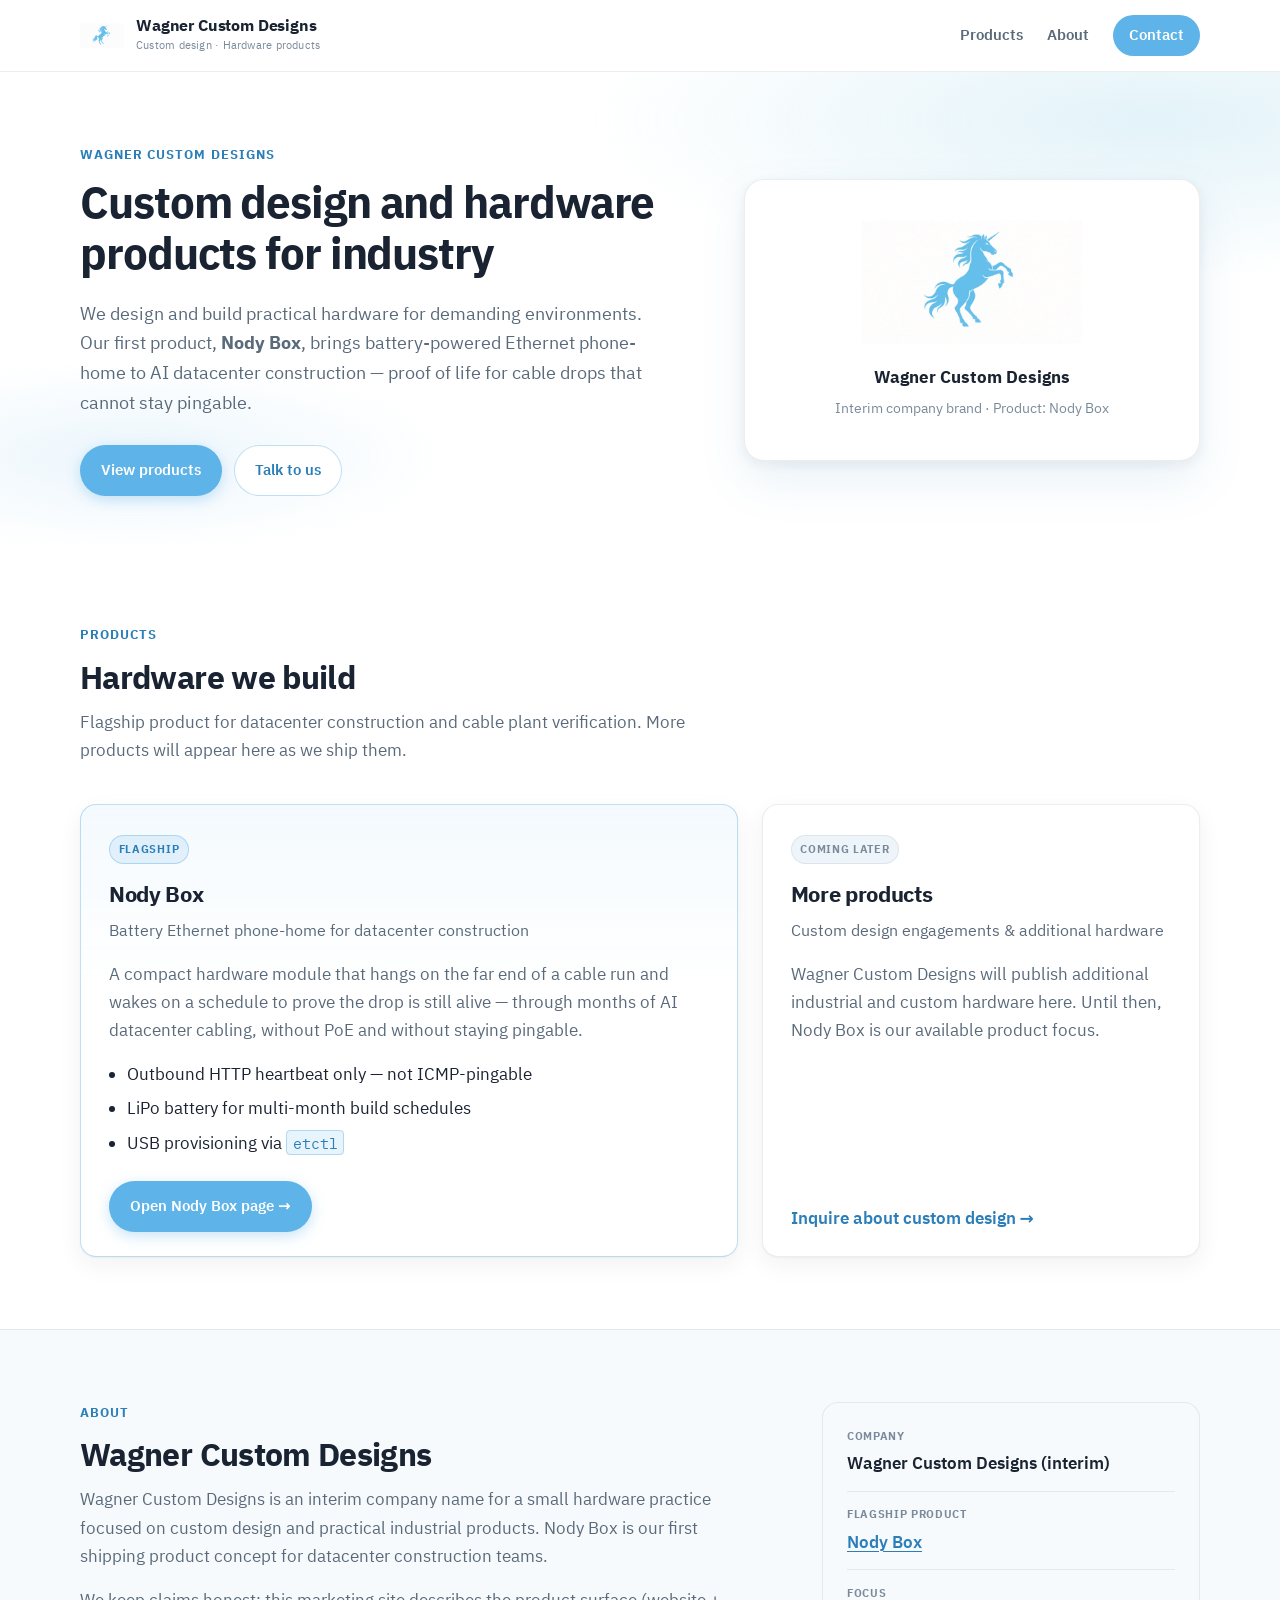
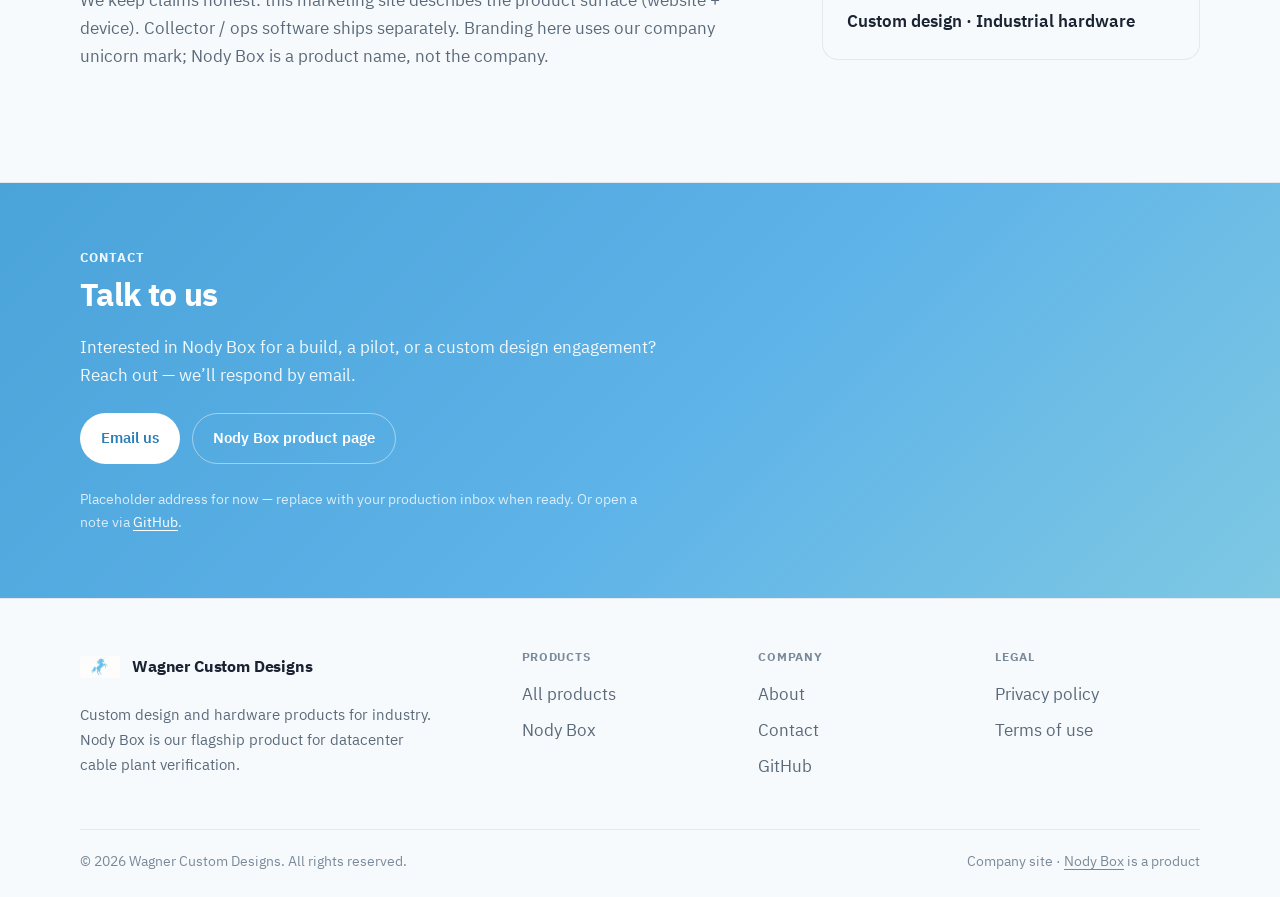
==== commit 5f5c32fd: "Split company home and Nody Box into separate pages index.html is Wagner Custom Designs only; Nody B" ====
--- a/index.html
+++ b/index.html
@@ -3,7 +3,7 @@
 <head>
   <meta charset="utf-8" />
   <meta name="viewport" content="width=device-width, initial-scale=1" />
-  <meta name="description" content="Wagner Custom Designs — custom design and hardware products for industry. Flagship product: Nody Box, battery-powered Ethernet phone-home for datacenter construction." />
+  <meta name="description" content="Wagner Custom Designs — custom design and hardware products for industry. Flagship product: Nody Box." />
   <meta name="theme-color" content="#5EB3E8" />
   <title>Wagner Custom Designs — Custom Design &amp; Hardware Products</title>
   <link rel="icon" href="assets/wagner-unicorn-logo.png" type="image/png" sizes="any" />
@@ -16,7 +16,7 @@
 
   <header class="site-header" id="top">
     <div class="wrap header-inner">
-      <a class="brand" href="#top" aria-label="Wagner Custom Designs home">
+      <a class="brand" href="index.html" aria-label="Wagner Custom Designs home">
         <img class="brand-mark" src="assets/wagner-unicorn-logo.png" width="44" height="44" alt="" />
         <span class="brand-wordmark">
           <span class="brand-name">Wagner Custom Designs</span>
@@ -67,7 +67,7 @@
       </div>
     </section>
 
-    <!-- Products -->
+    <!-- Products listing (cards link out) -->
     <section id="products" class="section">
       <div class="wrap">
         <header class="section-head">
@@ -96,7 +96,7 @@
               <li>LiPo battery for multi-month build schedules</li>
               <li>USB provisioning via <code>etctl</code></li>
             </ul>
-            <a class="btn btn-primary" href="#nody-box">Product details</a>
+            <a class="btn btn-primary" href="nody-box.html">Open Nody Box page →</a>
           </article>
 
           <article class="product-card product-card-placeholder" aria-label="Future products">
@@ -115,136 +115,8 @@
       </div>
     </section>
 
-    <!-- Nody Box product detail -->
-    <section id="nody-box" class="section section-soft">
-      <div class="wrap">
-        <header class="section-head">
-          <p class="eyebrow">Product · Nody Box</p>
-          <h2>How Nody Box works</h2>
-          <p class="section-lede">
-            Sleep. Wake. Prove it. Sleep. Built for multi-month cable plant builds —
-            not always-on monitoring. Website + device only; no mobile apps.
-          </p>
-        </header>
-
-        <ol class="steps">
-          <li>
-            <span class="step-num">01</span>
-            <div>
-              <h3>Deep sleep</h3>
-              <p>Radio and MCU off. No listeners. Battery conserved for the long haul of the build schedule.</p>
-            </div>
-          </li>
-          <li>
-            <span class="step-num">02</span>
-            <div>
-              <h3>Wake + DHCP</h3>
-              <p>Timer fires (~every 15 minutes). Ethernet comes up; the module obtains an address on the plant network.</p>
-            </div>
-          </li>
-          <li>
-            <span class="step-num">03</span>
-            <div>
-              <h3>POST heartbeat</h3>
-              <p>JSON status — unit id, battery, MAC, and more — POSTed to your collector endpoint.</p>
-            </div>
-          </li>
-          <li>
-            <span class="step-num">04</span>
-            <div>
-              <h3>Confirm &amp; sleep</h3>
-              <p>Wait for HTTP 2xx (up to three tries), then return to deep sleep until the next wake.</p>
-            </div>
-          </li>
-        </ol>
-
-        <div class="detail-split">
-          <div>
-            <h3 class="subhead">Who it’s for</h3>
-            <ul class="plain-list">
-              <li>Datacenter construction and cable verification crews</li>
-              <li>Commissioning teams that need proof of life across hundreds of drops</li>
-              <li>Integrators building AI / HPC halls on multi-month plant schedules</li>
-            </ul>
-          </div>
-          <div>
-            <h3 class="subhead">What ships</h3>
-            <ul class="plain-list">
-              <li>Nody Box module — ESP32 · W5500 Ethernet · OLED · LiPo</li>
-              <li>USB provisioning path via <code>etctl</code></li>
-              <li>Collector backend ships separately — this site is company / product marketing</li>
-            </ul>
-          </div>
-        </div>
-
-        <div class="datasheet" id="specs">
-          <div class="datasheet-meta">
-            <p><span>SKU</span> NBX-ETH-BAT · Preliminary</p>
-            <p><span>Category</span> Network infrastructure hardware</p>
-            <a class="btn btn-secondary btn-sm" href="mailto:hello@wagnercustomdesigns.example?subject=Nody%20Box%20inquiry">Request datasheet</a>
-          </div>
-
-          <table class="specs-table">
-            <caption class="visually-hidden">Nody Box hardware specifications</caption>
-            <thead>
-              <tr>
-                <th scope="col">Parameter</th>
-                <th scope="col">Specification</th>
-              </tr>
-            </thead>
-            <tbody>
-              <tr>
-                <th scope="row">Product / SKU</th>
-                <td>Nody Box · NBX-ETH-BAT</td>
-              </tr>
-              <tr>
-                <th scope="row">Microcontroller</th>
-                <td>ESP32</td>
-              </tr>
-              <tr>
-                <th scope="row">Ethernet</th>
-                <td>W5500 wired Ethernet (no Wi‑Fi dependency in the plant)</td>
-              </tr>
-              <tr>
-                <th scope="row">Display</th>
-                <td>OLED — unit id, battery voltage, last confirmation</td>
-              </tr>
-              <tr>
-                <th scope="row">Power</th>
-                <td>LiPo battery (not PoE)</td>
-              </tr>
-              <tr>
-                <th scope="row">Wake interval</th>
-                <td>~15 minutes (configurable)</td>
-              </tr>
-              <tr>
-                <th scope="row">Reachability</th>
-                <td>Outbound HTTP POST only — not ICMP-pingable</td>
-              </tr>
-              <tr>
-                <th scope="row">Heartbeat payload</th>
-                <td>JSON status to customer collector endpoint</td>
-              </tr>
-              <tr>
-                <th scope="row">Provisioning</th>
-                <td>USB + <code>etctl</code> (no mobile apps)</td>
-              </tr>
-              <tr>
-                <th scope="row">Deployment</th>
-                <td>Far-end of cable runs during datacenter construction</td>
-              </tr>
-              <tr>
-                <th scope="row">Operating intent</th>
-                <td>Multi-month build schedules; deep sleep between wake windows</td>
-              </tr>
-            </tbody>
-          </table>
-        </div>
-      </div>
-    </section>
-
     <!-- About -->
-    <section id="about" class="section">
+    <section id="about" class="section section-soft">
       <div class="wrap about-grid">
         <header class="section-head">
           <p class="eyebrow">About</p>
@@ -268,7 +140,7 @@
             </div>
             <div>
               <dt>Flagship product</dt>
-              <dd>Nody Box</dd>
+              <dd><a href="nody-box.html">Nody Box</a></dd>
             </div>
             <div>
               <dt>Focus</dt>
@@ -292,7 +164,7 @@
         </div>
         <div class="cta-actions">
           <a class="btn btn-on-blue" href="mailto:hello@wagnercustomdesigns.example?subject=Wagner%20Custom%20Designs%20inquiry">Email us</a>
-          <a class="btn btn-ghost-light" href="#nody-box">Nody Box details</a>
+          <a class="btn btn-ghost-light" href="nody-box.html">Nody Box product page</a>
         </div>
         <p class="cta-note">
           Placeholder address for now — replace with your production inbox when ready.
@@ -306,7 +178,7 @@
   <footer class="site-footer">
     <div class="wrap footer-grid">
       <div class="footer-brand">
-        <a class="brand brand-footer" href="#top" aria-label="Wagner Custom Designs home">
+        <a class="brand brand-footer" href="index.html" aria-label="Wagner Custom Designs home">
           <img class="brand-mark" src="assets/wagner-unicorn-logo.png" width="40" height="40" alt="" />
           <span class="brand-name">Wagner Custom Designs</span>
         </a>
@@ -320,8 +192,7 @@
         <h3>Products</h3>
         <ul>
           <li><a href="#products">All products</a></li>
-          <li><a href="#nody-box">Nody Box</a></li>
-          <li><a href="#specs">Specifications</a></li>
+          <li><a href="nody-box.html">Nody Box</a></li>
         </ul>
       </nav>
 
@@ -344,7 +215,7 @@
     </div>
     <div class="wrap footer-bottom">
       <p>© 2026 Wagner Custom Designs. All rights reserved.</p>
-      <p class="footer-meta">Company site · Nody Box is a product</p>
+      <p class="footer-meta">Company site · <a href="nody-box.html">Nody Box</a> is a product</p>
     </div>
   </footer>
 
--- a/styles.css
+++ b/styles.css
@@ -831,6 +831,168 @@
 
 .footer-meta a {
   color: var(--text-dim);
+}
+
+/* ========== Product sub-page (Nody Box under company) ========== */
+.breadcrumb-bar {
+  padding: 1rem 0 0;
+}
+
+.breadcrumb {
+  display: flex;
+  flex-wrap: wrap;
+  align-items: center;
+  gap: 0.4rem;
+  font-size: 0.875rem;
+  color: var(--text-dim);
+}
+
+.breadcrumb a {
+  color: var(--sky-ink);
+  text-decoration: none;
+  font-weight: 600;
+}
+
+.breadcrumb a:hover {
+  color: var(--sky-deep);
+  text-decoration: underline;
+}
+
+.breadcrumb-sep {
+  color: var(--text-dim);
+  user-select: none;
+}
+
+.product-hero {
+  padding-top: 2.5rem;
+}
+
+.product-hero-tagline {
+  margin: -0.5rem 0 1.25rem;
+  font-size: 1.2rem;
+  font-weight: 600;
+  color: var(--sky-ink);
+  letter-spacing: -0.01em;
+}
+
+.product-hero-card {
+  background:
+    linear-gradient(180deg, var(--sky-softer), transparent 45%),
+    var(--bg);
+  border-color: var(--sky-border);
+}
+
+.hero-product-mark {
+  margin: 0 auto 1.25rem;
+  width: min(280px, 85%);
+  height: auto;
+}
+
+.product-hero-chips {
+  list-style: none;
+  margin: 0 0 1rem;
+  padding: 0;
+  display: flex;
+  flex-wrap: wrap;
+  justify-content: center;
+  gap: 0.45rem;
+}
+
+.product-hero-chips li {
+  font-family: var(--font-mono);
+  font-size: 0.75rem;
+  font-weight: 600;
+  color: var(--sky-ink);
+  background: var(--sky-soft);
+  border: 1px solid var(--sky-border);
+  padding: 0.3rem 0.6rem;
+  border-radius: 999px;
+}
+
+.why-grid {
+  display: grid;
+  grid-template-columns: repeat(3, 1fr);
+  gap: 1.25rem;
+  margin-top: 0.5rem;
+}
+
+.why-card {
+  background: var(--bg);
+  border: 1px solid var(--border);
+  border-radius: 14px;
+  padding: 1.35rem;
+  box-shadow: var(--shadow);
+}
+
+.why-card h3 {
+  margin: 0 0 0.5rem;
+  font-size: 1.05rem;
+}
+
+.why-card p {
+  margin: 0;
+  font-size: 0.9375rem;
+  color: var(--text-muted);
+}
+
+.provision-grid {
+  display: grid;
+  grid-template-columns: 1.35fr 0.65fr;
+  gap: 2.5rem;
+  align-items: start;
+}
+
+.provision-aside {
+  background: var(--bg-soft);
+  border: 1px solid var(--border);
+  border-radius: 16px;
+  padding: 1.5rem;
+}
+
+.provision-aside dl {
+  margin: 0;
+}
+
+.provision-aside dl > div {
+  padding: 0.85rem 0;
+  border-bottom: 1px solid var(--border);
+}
+
+.provision-aside dl > div:first-child {
+  padding-top: 0;
+}
+
+.provision-aside dl > div:last-child {
+  padding-bottom: 0;
+  border-bottom: 0;
+}
+
+.provision-aside dt {
+  font-size: 0.7rem;
+  font-weight: 700;
+  letter-spacing: 0.06em;
+  text-transform: uppercase;
+  color: var(--text-dim);
+  margin-bottom: 0.25rem;
+}
+
+.provision-aside dd {
+  margin: 0;
+  font-weight: 600;
+  color: var(--text);
+}
+
+.provision-note {
+  margin: 1.25rem 0 0;
+  color: var(--text-muted);
+  font-size: 0.975rem;
+}
+
+@media (max-width: 900px) {
+  .why-grid,
+  .provision-grid {
+    grid-template-columns: 1fr;
+  }
 }
 
 /* ========== Legal pages ========== */
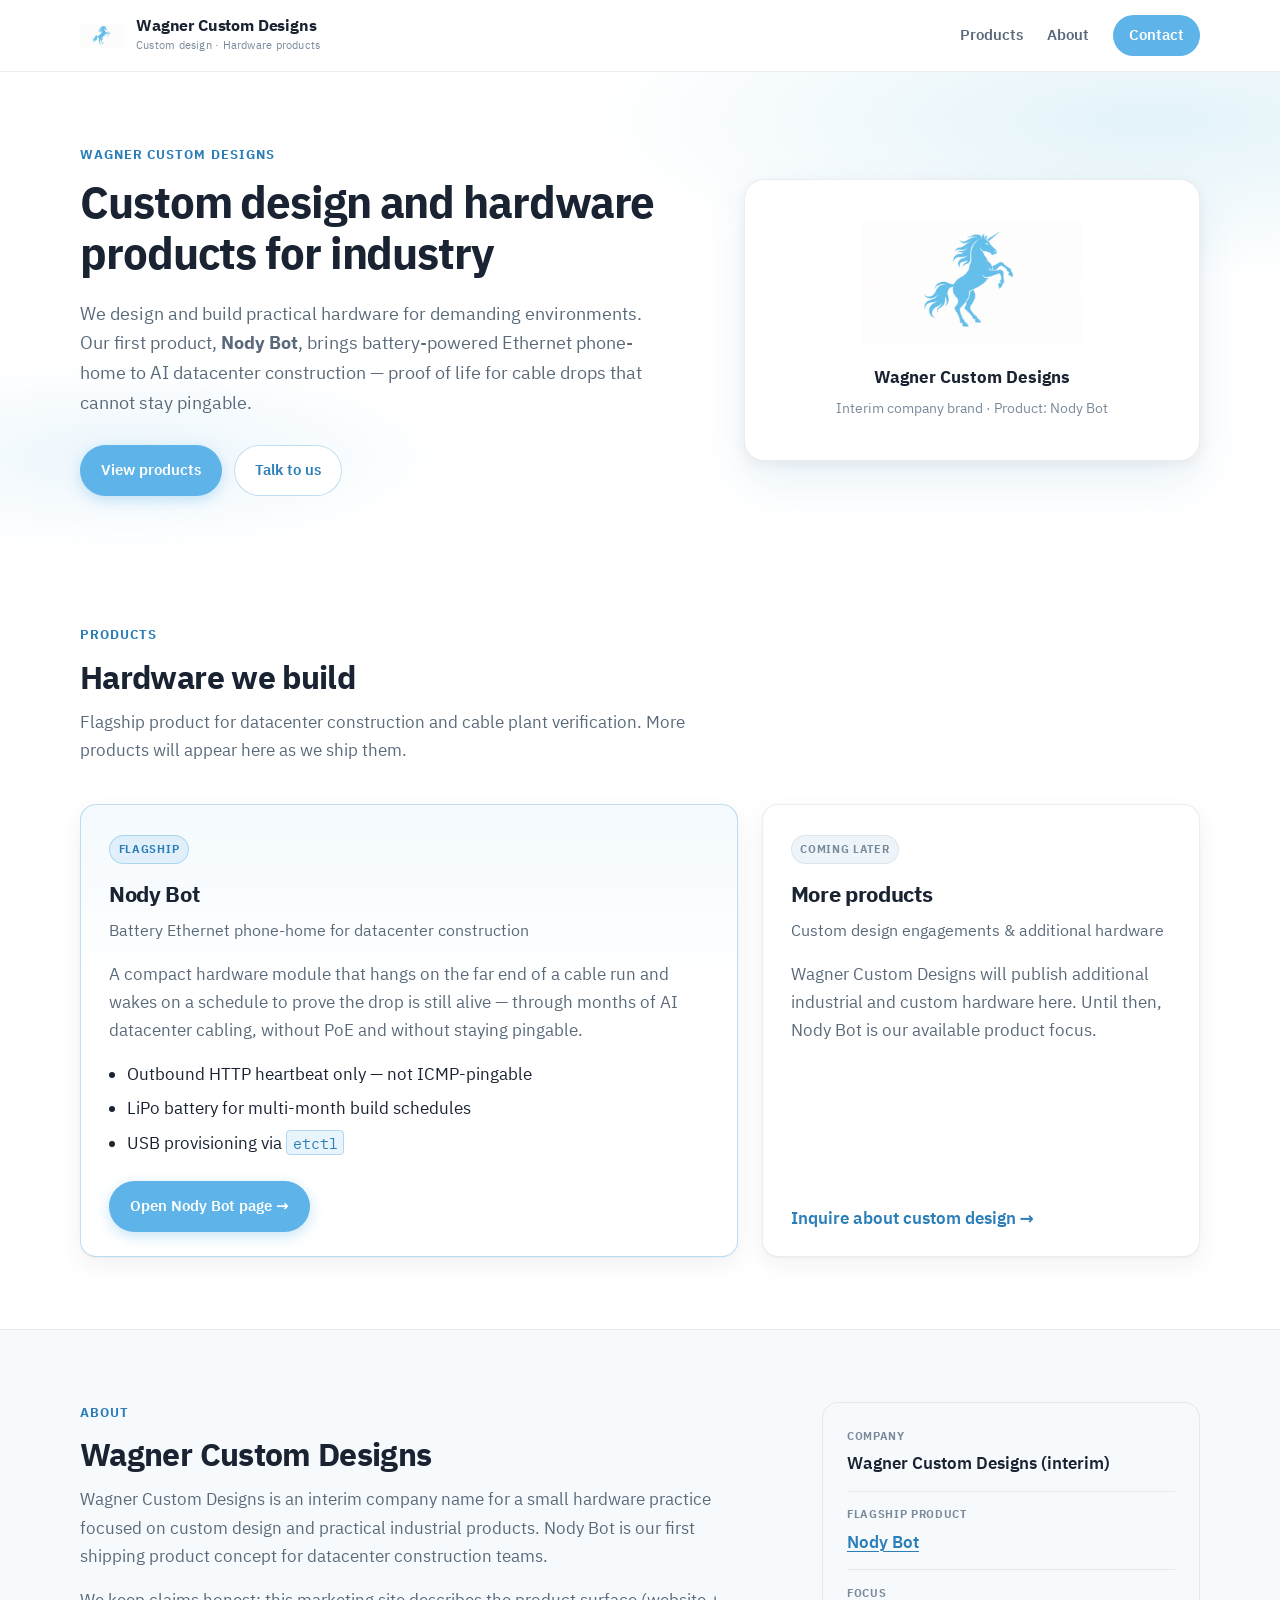
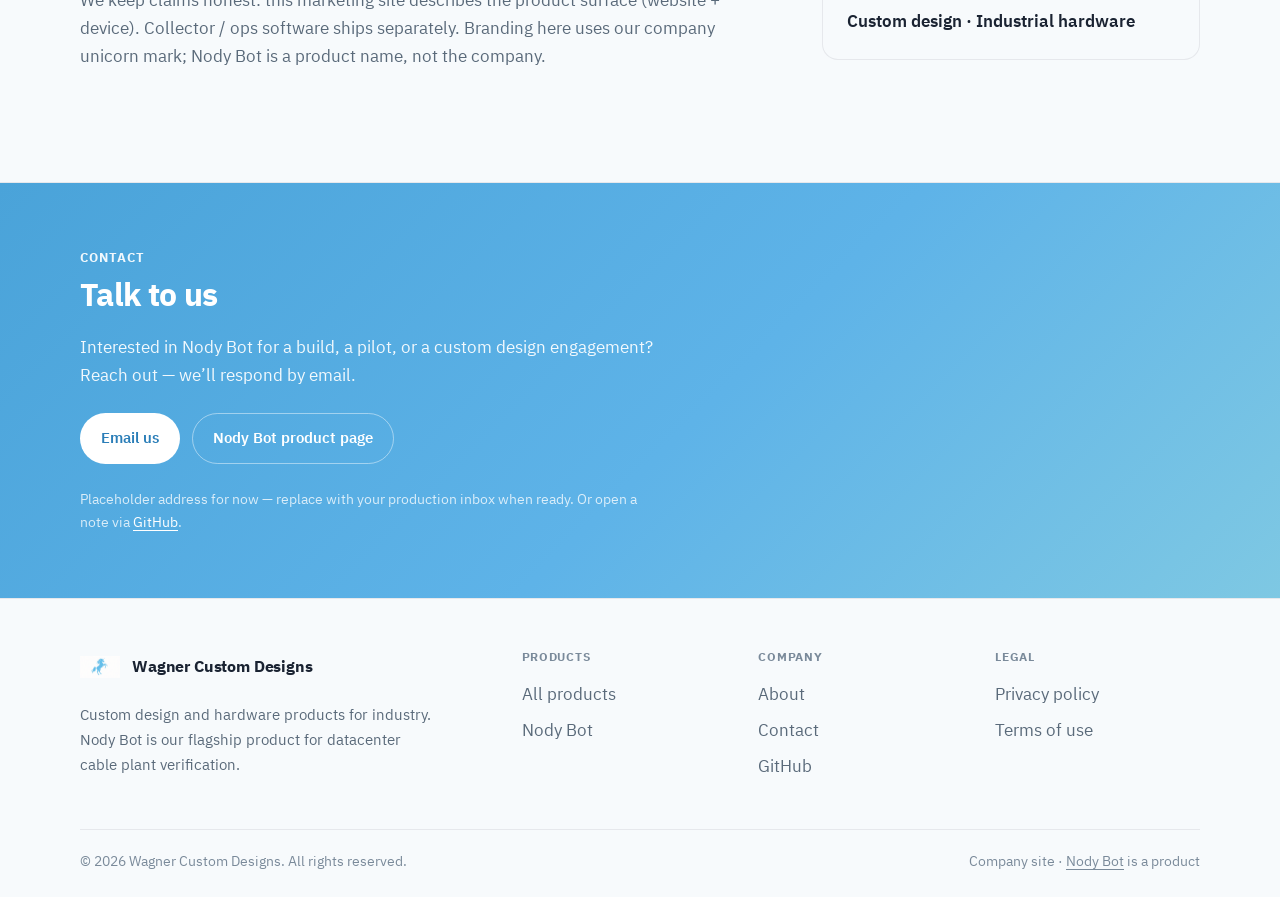
==== commit 000d3bc6: "Rename product from Nody Box to Nody Bot across the marketing site. Canonical product page is nody-b" ====
--- a/index.html
+++ b/index.html
@@ -3,7 +3,7 @@
 <head>
   <meta charset="utf-8" />
   <meta name="viewport" content="width=device-width, initial-scale=1" />
-  <meta name="description" content="Wagner Custom Designs — custom design and hardware products for industry. Flagship product: Nody Box." />
+  <meta name="description" content="Wagner Custom Designs — custom design and hardware products for industry. Flagship product: Nody Bot." />
   <meta name="theme-color" content="#5EB3E8" />
   <title>Wagner Custom Designs — Custom Design &amp; Hardware Products</title>
   <link rel="icon" href="assets/wagner-unicorn-logo.png" type="image/png" sizes="any" />
@@ -47,7 +47,7 @@
           <h1 id="hero-heading">Custom design and hardware products for industry</h1>
           <p class="lede">
             We design and build practical hardware for demanding environments.
-            Our first product, <strong>Nody Box</strong>, brings battery-powered Ethernet
+            Our first product, <strong>Nody Bot</strong>, brings battery-powered Ethernet
             phone-home to AI datacenter construction — proof of life for cable drops
             that cannot stay pingable.
           </p>
@@ -61,7 +61,7 @@
           <div class="hero-card">
             <img class="hero-unicorn" src="assets/wagner-unicorn-logo.png" width="220" height="220" alt="" />
             <p class="hero-card-label">Wagner Custom Designs</p>
-            <p class="hero-card-meta">Interim company brand · Product: Nody Box</p>
+            <p class="hero-card-meta">Interim company brand · Product: Nody Bot</p>
           </div>
         </div>
       </div>
@@ -83,7 +83,7 @@
           <article class="product-card product-card-flagship">
             <div class="product-card-top">
               <span class="product-badge">Flagship</span>
-              <h3>Nody Box</h3>
+              <h3>Nody Bot</h3>
               <p class="product-tagline">Battery Ethernet phone-home for datacenter construction</p>
             </div>
             <p>
@@ -96,7 +96,7 @@
               <li>LiPo battery for multi-month build schedules</li>
               <li>USB provisioning via <code>etctl</code></li>
             </ul>
-            <a class="btn btn-primary" href="nody-box.html">Open Nody Box page →</a>
+            <a class="btn btn-primary" href="nody-bot.html">Open Nody Bot page →</a>
           </article>
 
           <article class="product-card product-card-placeholder" aria-label="Future products">
@@ -107,7 +107,7 @@
             </div>
             <p>
               Wagner Custom Designs will publish additional industrial and custom hardware
-              here. Until then, Nody Box is our available product focus.
+              here. Until then, Nody Bot is our available product focus.
             </p>
             <a class="text-link" href="#contact">Inquire about custom design →</a>
           </article>
@@ -123,13 +123,13 @@
           <h2>Wagner Custom Designs</h2>
           <p class="section-lede">
             Wagner Custom Designs is an interim company name for a small hardware practice
-            focused on custom design and practical industrial products. Nody Box is our
+            focused on custom design and practical industrial products. Nody Bot is our
             first shipping product concept for datacenter construction teams.
           </p>
           <p class="section-lede">
             We keep claims honest: this marketing site describes the product surface
             (website + device). Collector / ops software ships separately. Branding here
-            uses our company unicorn mark; Nody Box is a product name, not the company.
+            uses our company unicorn mark; Nody Bot is a product name, not the company.
           </p>
         </header>
         <aside class="about-aside" aria-label="Company facts">
@@ -140,7 +140,7 @@
             </div>
             <div>
               <dt>Flagship product</dt>
-              <dd><a href="nody-box.html">Nody Box</a></dd>
+              <dd><a href="nody-bot.html">Nody Bot</a></dd>
             </div>
             <div>
               <dt>Focus</dt>
@@ -158,13 +158,13 @@
           <p class="eyebrow eyebrow-light">Contact</p>
           <h2>Talk to us</h2>
           <p>
-            Interested in Nody Box for a build, a pilot, or a custom design engagement?
+            Interested in Nody Bot for a build, a pilot, or a custom design engagement?
             Reach out — we’ll respond by email.
           </p>
         </div>
         <div class="cta-actions">
           <a class="btn btn-on-blue" href="mailto:hello@wagnercustomdesigns.example?subject=Wagner%20Custom%20Designs%20inquiry">Email us</a>
-          <a class="btn btn-ghost-light" href="nody-box.html">Nody Box product page</a>
+          <a class="btn btn-ghost-light" href="nody-bot.html">Nody Bot product page</a>
         </div>
         <p class="cta-note">
           Placeholder address for now — replace with your production inbox when ready.
@@ -183,7 +183,7 @@
           <span class="brand-name">Wagner Custom Designs</span>
         </a>
         <p class="footer-tagline">
-          Custom design and hardware products for industry. Nody Box is our flagship
+          Custom design and hardware products for industry. Nody Bot is our flagship
           product for datacenter cable plant verification.
         </p>
       </div>
@@ -192,7 +192,7 @@
         <h3>Products</h3>
         <ul>
           <li><a href="#products">All products</a></li>
-          <li><a href="nody-box.html">Nody Box</a></li>
+          <li><a href="nody-bot.html">Nody Bot</a></li>
         </ul>
       </nav>
 
@@ -215,7 +215,7 @@
     </div>
     <div class="wrap footer-bottom">
       <p>© 2026 Wagner Custom Designs. All rights reserved.</p>
-      <p class="footer-meta">Company site · <a href="nody-box.html">Nody Box</a> is a product</p>
+      <p class="footer-meta">Company site · <a href="nody-bot.html">Nody Bot</a> is a product</p>
     </div>
   </footer>
 
--- a/styles.css
+++ b/styles.css
@@ -833,7 +833,7 @@
   color: var(--text-dim);
 }
 
-/* ========== Product sub-page (Nody Box under company) ========== */
+/* ========== Product sub-page (Nody Bot under company) ========== */
 .breadcrumb-bar {
   padding: 1rem 0 0;
 }
